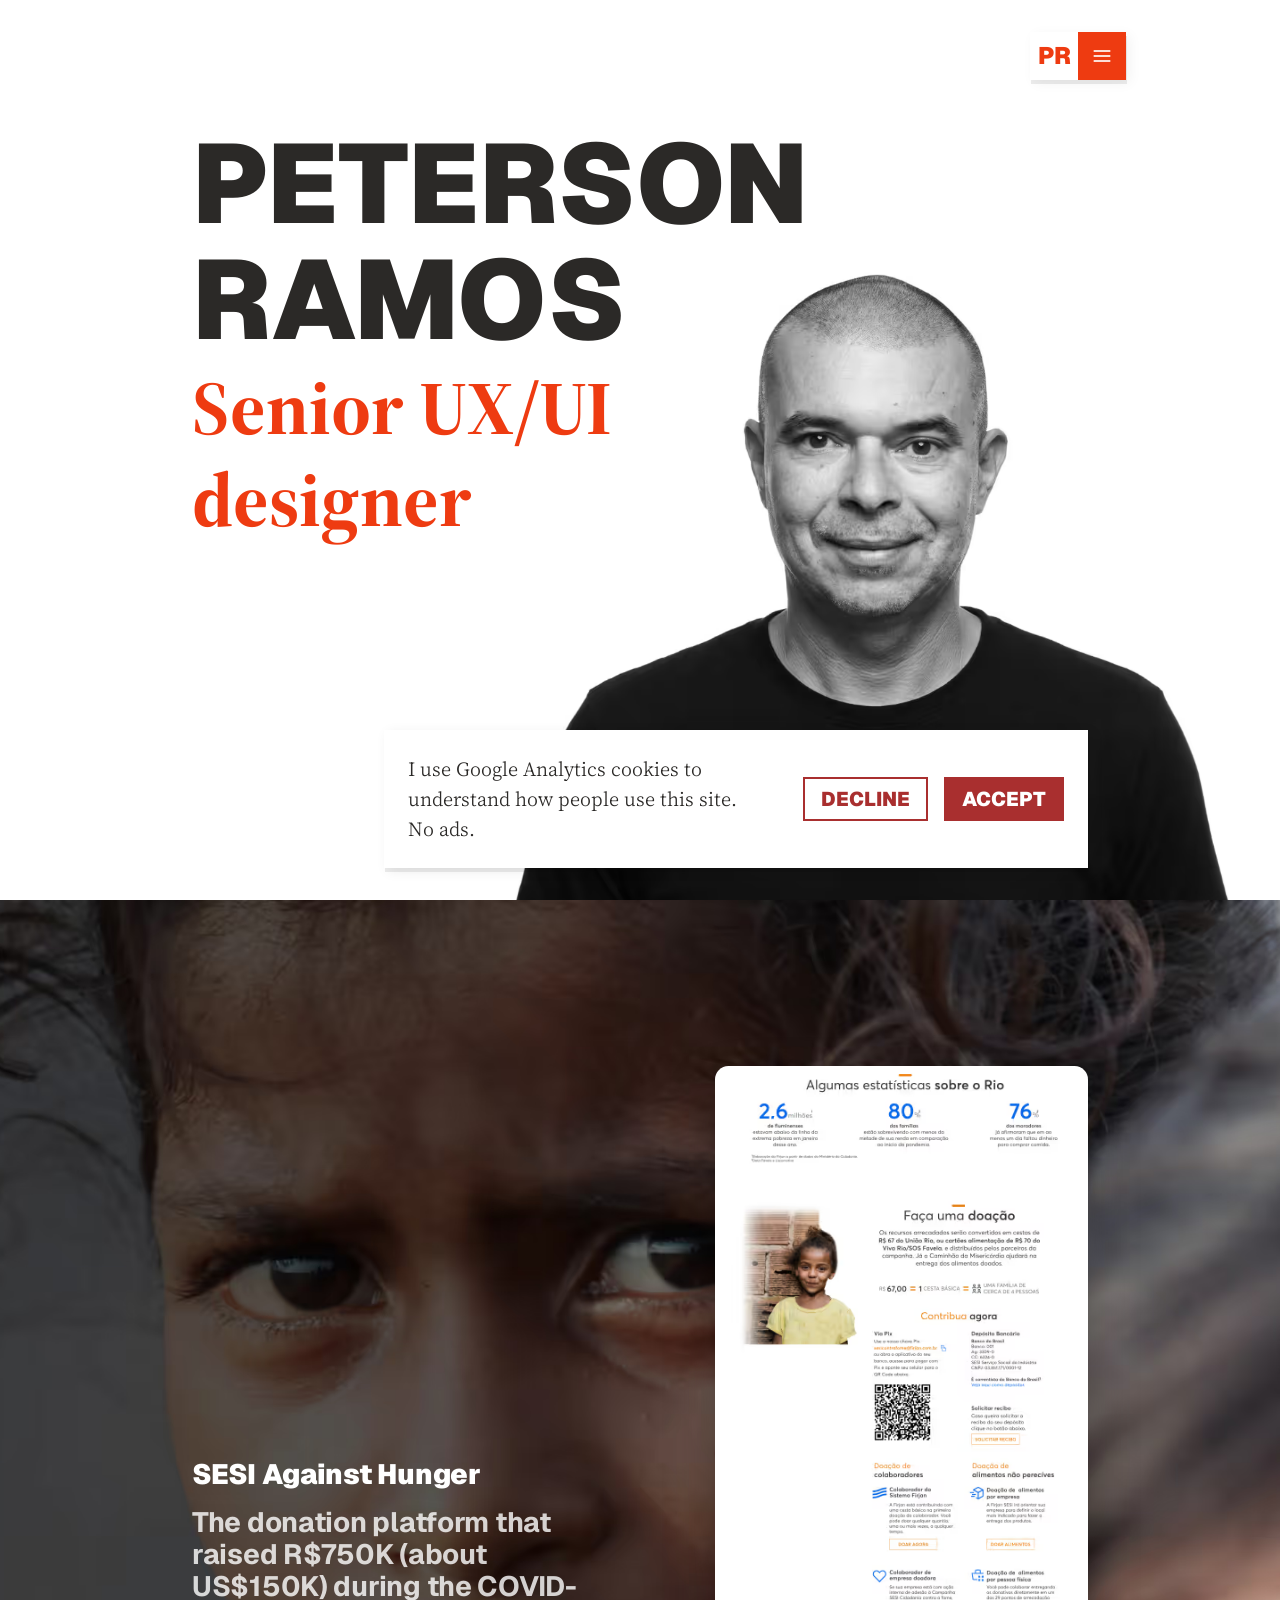
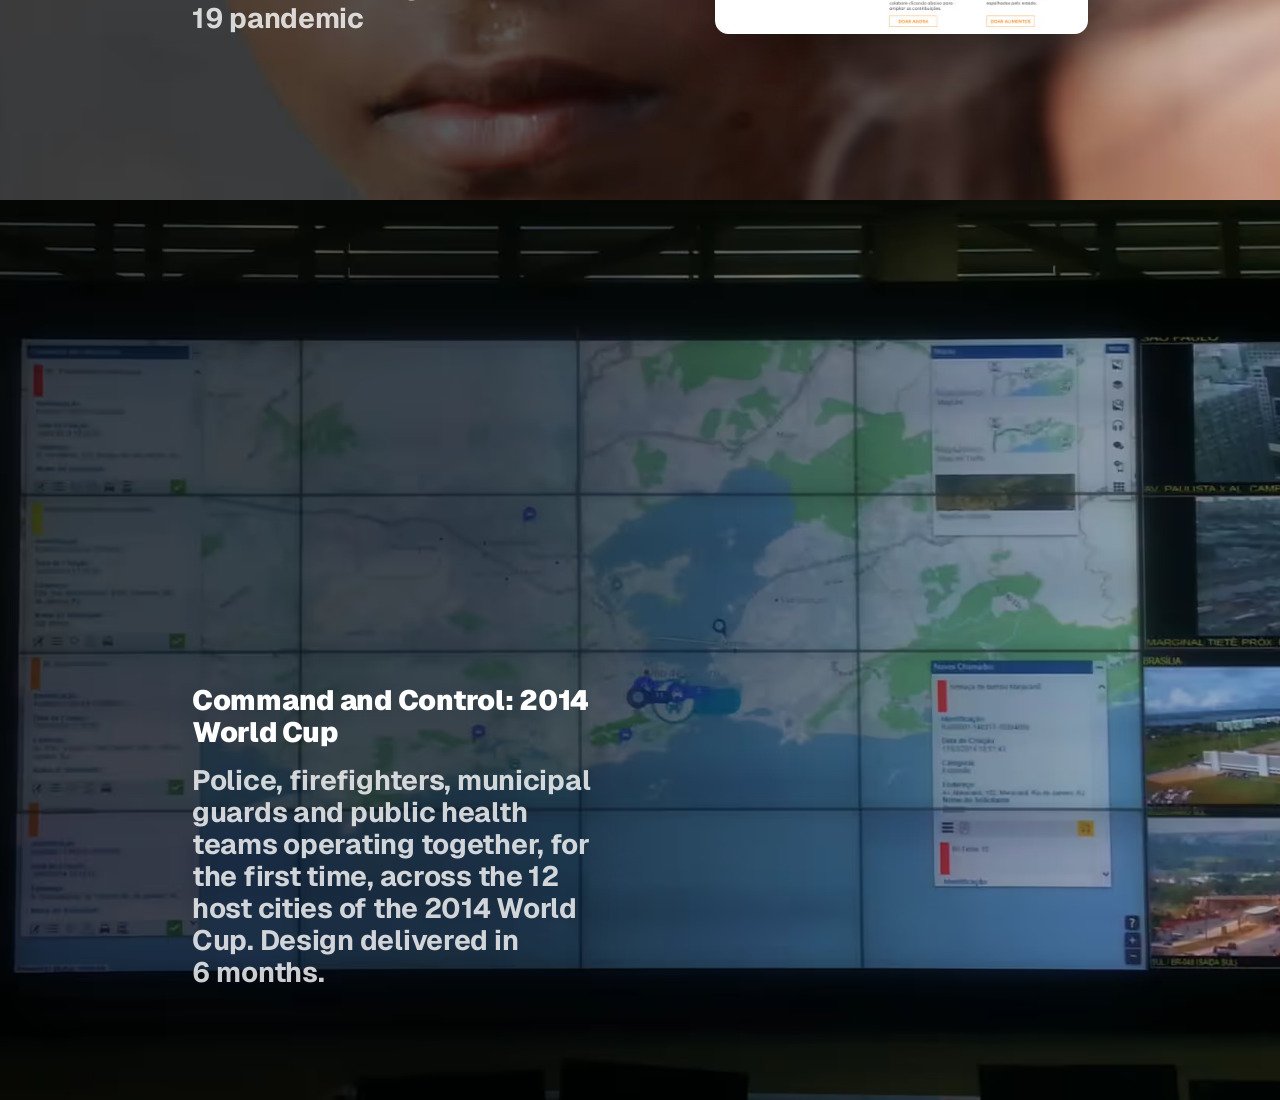
==== en/index.html @ 3da60351 "Publica o site (site-v2 @ d4109dc)" ====
<!DOCTYPE html><html lang="en-US" data-astro-cid-sckkx6r4> <head><meta charset="UTF-8"><!-- Idioma de entrada: escolha salva no menu ou, sem ela, o idioma do
		     aparelho (PT, EN ou ES; outro qualquer → EN). Roda antes de pintar,
		     para não piscar o idioma errado. Robôs de busca ficam na URL pedida.
		     Fora da 404 (noindex): lá a URL não existe e o redirecionamento
		     entraria em laço. --><script>(function(){const langConfig = "{\"current\":\"en\",\"key\":\"pr-lang\",\"fallback\":\"en\"}";

			(function () {
				var c = JSON.parse(langConfig);
				var supported = ['pt', 'en', 'es'];
				var want = null;
				try {
					want = localStorage.getItem(c.key);
				} catch (e) {}
				if (supported.indexOf(want) < 0) {
					// Só na entrada: vindo de outra página do site, respeita a URL
					// (vale também para quem trocou de idioma sem storage).
					if (document.referrer.indexOf(location.origin + '/') === 0) return;
					if (/bot|crawl|spider|slurp|lighthouse|headless/i.test(navigator.userAgent)) return;
					var device = ((navigator.languages && navigator.languages[0]) || navigator.language || '')
						.slice(0, 2)
						.toLowerCase();
					want = supported.indexOf(device) >= 0 ? device : c.fallback;
				}
				if (want === c.current) return;
				var path = location.pathname.replace(/^\/(en|es)(?=\/|$)/, '') || '/';
				var target = want === 'pt' ? path : '/' + want + path;
				location.replace(target + location.search + location.hash);
			})();
		})();</script><meta name="viewport" content="width=device-width, initial-scale=1"><script>(function(){const gtmId = "GTM-MZGNXW39";
const consentKey = "pr-consent";

			window.dataLayer = window.dataLayer || [];
			function gtag() {
				dataLayer.push(arguments);
			}
			window.gtag = gtag;
			var granted = false;
			try {
				granted = localStorage.getItem(consentKey) === 'granted';
			} catch (e) {}
			gtag('consent', 'default', {
				ad_storage: 'denied',
				ad_user_data: 'denied',
				ad_personalization: 'denied',
				analytics_storage: granted ? 'granted' : 'denied',
				wait_for_update: 500,
			});
			// Snippet oficial do GTM.
			(function (w, d, s, l, i) {
				w[l] = w[l] || [];
				w[l].push({ 'gtm.start': new Date().getTime(), event: 'gtm.js' });
				var f = d.getElementsByTagName(s)[0],
					j = d.createElement(s),
					dl = l != 'dataLayer' ? '&l=' + l : '';
				j.async = true;
				j.src = 'https://www.googletagmanager.com/gtm.js?id=' + i + dl;
				f.parentNode.insertBefore(j, f);
			})(window, document, 'script', 'dataLayer', gtmId);
		})();</script><link rel="icon" href="/favicon.ico" sizes="32x32"><link rel="icon" type="image/svg+xml" href="/favicon.svg"><link rel="apple-touch-icon" href="/apple-touch-icon.png"><meta name="generator" content="Astro v6.4.8"><title>Peterson Ramos | Senior UX/UI Designer Portfolio</title><meta name="description" content="Peterson Ramos, Senior UX/UI Designer. Product design, design systems, UX research and front-end for fintech, SaaS and regulated industries."><link rel="canonical" href="https://petersonramos.com.br/en/"><link rel="alternate" hreflang="pt-BR" href="https://petersonramos.com.br/"><link rel="alternate" hreflang="en-US" href="https://petersonramos.com.br/en/"><link rel="alternate" hreflang="es-419" href="https://petersonramos.com.br/es/"><link rel="alternate" hreflang="x-default" href="https://petersonramos.com.br/en/"><meta property="og:type" content="website"><meta property="og:site_name" content="Peterson Ramos"><meta property="og:locale" content="en_US"><meta property="og:title" content="Peterson Ramos | Senior UX/UI Designer Portfolio"><meta property="og:description" content="Peterson Ramos, Senior UX/UI Designer. Product design, design systems, UX research and front-end for fintech, SaaS and regulated industries."><meta property="og:url" content="https://petersonramos.com.br/en/"><meta property="og:image" content="https://petersonramos.com.br/_astro/peterson-ramos-site-image-en.e0WqcZgc_12jjE.jpg"><meta property="og:image:width" content="1200"><meta property="og:image:height" content="630"><meta property="og:image:alt" content="Peterson Ramos, Senior UX/UI Designer"><meta name="twitter:card" content="summary_large_image"><script type="application/ld+json">{"@context":"https://schema.org","@type":"Person","name":"Peterson Ramos","jobTitle":"Senior UX/UI Designer","email":"mailto:petersondrs@gmail.com","sameAs":["https://www.linkedin.com/in/petersonramos"],"knowsAbout":["UX Design","UI Design","Product Design","Design Systems","UX Research","Information Architecture","Prototyping","Usability","Accessibility (WCAG)","Human-Computer Interaction","Figma","Front-end development","DesignOps","Service Design","Product Discovery","Generative AI for design","Fintech","SaaS","B2B"],"alumniOf":{"@type":"CollegeOrUniversity","name":"PUC-Rio"},"inLanguage":"en-US","url":"https://petersonramos.com.br/en/"}</script><link rel="preconnect" href="https://fonts.googleapis.com"><link rel="preconnect" href="https://fonts.gstatic.com" crossorigin><link href="https://fonts.googleapis.com/css2?family=Geist:wght@500..900&family=Source+Serif+4:opsz,wght@8..60,350..700&display=swap" rel="stylesheet"><style>html.lenis,html.lenis body{height:auto}.lenis:not(.lenis-autoToggle).lenis-stopped{overflow:clip}.lenis [data-lenis-prevent],.lenis [data-lenis-prevent-wheel],.lenis [data-lenis-prevent-touch],.lenis [data-lenis-prevent-vertical],.lenis [data-lenis-prevent-horizontal]{overscroll-behavior:contain}.lenis.lenis-smooth iframe{pointer-events:none}.lenis.lenis-autoToggle{transition-property:overflow;transition-duration:1ms;transition-behavior:allow-discrete}
.case-button[data-astro-cid-5yl5xskq]{position:relative;display:inline-flex;align-items:center;font-family:var(--pr-font-display);font-weight:700;font-size:calc(var(--pr-heading-h5-size) * .75);line-height:1;text-transform:uppercase;white-space:nowrap}.case-button[data-astro-cid-5yl5xskq] .link-marker,.case-button[data-astro-cid-5yl5xskq] .link-marker-fill-text{padding:.5rem 1rem}.case-button[data-astro-cid-5yl5xskq] .link-marker{margin:0}.case-cursor[data-astro-cid-zuo2wnby]{display:none;position:fixed;top:0;left:0;z-index:80;pointer-events:none;opacity:0;visibility:hidden;will-change:transform;transition:opacity 80ms ease}html[data-case-cursor-ready] .case-cursor[data-astro-cid-zuo2wnby]{display:block}.case-cursor[data-astro-cid-zuo2wnby].is-on{opacity:1;visibility:visible}@media(prefers-reduced-motion:reduce){.case-cursor[data-astro-cid-zuo2wnby]{transition:none}}html[data-case-cursor-ready] [data-case-hero]{cursor:pointer}html[data-case-cursor-ready] [data-case-hero] .case-highlight__btn{display:none}html[data-case-cursor-ready] [data-case-hero]:focus-visible .case-highlight__btn{display:block}.case-highlight__device[data-astro-cid-ecgrnnyh]{width:min(100%,calc((100svh - 2 * var(--pr-home-case-padding-y) - 14rem) * var(--device-ratio)))}@media(min-width:48rem){.case-highlight__device[data-astro-cid-ecgrnnyh]{width:min(90.52%,calc((100svh - 2 * var(--pr-home-case-padding-y)) * var(--device-ratio)))}}.case-highlight__btn[data-astro-cid-ecgrnnyh]{position:absolute;z-index:1;left:50%;top:42%;translate:-50% -50%}.case-highlight[data-astro-cid-ecgrnnyh]:focus-visible{outline:none}.case-highlight[data-astro-cid-ecgrnnyh]:focus-visible:after{content:"";position:absolute;inset:.75rem;z-index:2;border:4px solid var(--pr-gray-0);pointer-events:none}@media(prefers-reduced-motion:no-preference){@supports (animation-timeline: view()){.case-highlight[data-astro-cid-ecgrnnyh]{view-timeline:--home-case block}.case-highlight__copy[data-astro-cid-ecgrnnyh]{animation:home-case-copy linear both;animation-timeline:--home-case;animation-range:cover;will-change:translate}}}@keyframes home-case-copy{0%{translate:0 6svh}to{translate:0 -6svh}}.hero-photo[data-astro-cid-pgpo2ev5]{position:relative;flex:1;min-height:0;margin:var(--pr-space-lg) calc(-1 * var(--pr-page-padding-x)) 0}.hero-photo[data-astro-cid-pgpo2ev5] img[data-astro-cid-pgpo2ev5]{top:max(0px,100% - 100vw * .854);left:50%;width:100%;translate:-50% 0}@media(min-width:75rem),(min-width:48rem)and (orientation:landscape){.hero-copy[data-astro-cid-pgpo2ev5],.hero-photo[data-astro-cid-pgpo2ev5]{--hero-photo-top: calc( var(--pr-page-padding-top) + var(--pr-nav-size) + var(--pr-page-title-gap) )}.hero-copy[data-astro-cid-pgpo2ev5]{translate:0 max(calc(.11 * (100svh - var(--hero-photo-top)) - var(--pr-hero-name-line-height)),calc(-1 * (var(--pr-page-title-gap) - .5rem)))}.hero-photo[data-astro-cid-pgpo2ev5]{position:absolute;inset:var(--hero-photo-top) 0 0 calc(var(--pr-page-padding-x) + (100% - 2 * var(--pr-page-padding-x)) * .28);margin:0}.hero-photo[data-astro-cid-pgpo2ev5] img[data-astro-cid-pgpo2ev5]{top:auto;bottom:0;left:auto;right:clamp(1.5rem,3vw,3rem);width:auto;max-width:min(calc(var(--pr-hero-photo-width) * .8),100%);max-height:100%;translate:none}}@media(min-width:75rem){.hero-photo[data-astro-cid-pgpo2ev5] img[data-astro-cid-pgpo2ev5]{translate:0 2.1875rem}}
</style><link rel="stylesheet" href="/_astro/Layout.BeTy4W3s.css"><link rel="stylesheet" href="/_astro/NavMenu.BUhfsTg2.css"></head> <body data-astro-cid-sckkx6r4> <noscript> <iframe src="https://www.googletagmanager.com/ns.html?id=GTM-MZGNXW39" height="0" width="0" style="display:none;visibility:hidden" title="Google Tag Manager" data-astro-cid-sckkx6r4></iframe> </noscript> <a href="#conteudo" class="skip-link" data-astro-cid-sckkx6r4>Skip to content</a>  <main id="conteudo"> <section data-snap="start" class="relative flex min-h-svh flex-col overflow-hidden px-page-x pt-page-top" data-astro-cid-pgpo2ev5> <div class="flex h-nav box-content justify-end pb-title-gap" data-astro-cid-pgpo2ev5> <nav class="nav-fixed group flex items-center gap-md" aria-label="Main menu" data-nav data-label-open="Open menu" data-label-close="Close menu" data-label-copied="Copied" data-label-email-copied="Email copied" data-lang-key="pr-lang" data-astro-cid-hviy6i6g>  <!-- Barra + painéis do menu (o Voltar fica de fora). --> <div class="relative shrink-0" data-nav-menu data-astro-cid-hviy6i6g> <div class="flex shadow-nav" data-astro-cid-hviy6i6g> <a href="/en/" class="flex size-nav items-center justify-center font-display font-black uppercase text-nav text-accent bg-gray-0 hover:bg-brand-light focus-visible:outline-2 focus-visible:-outline-offset-2 focus-visible:outline-brand-dark" aria-label="Peterson Ramos, home" data-astro-cid-hviy6i6g>
PR
</a> <div id="nav-menu-links" class="nav-links" data-astro-cid-hviy6i6g> <ul class="m-0 flex min-w-0 list-none overflow-hidden whitespace-nowrap p-0" data-astro-cid-hviy6i6g> <li data-astro-cid-hviy6i6g> <a href="/en/sobre/" class="flex h-nav items-center px-nav-label-padding font-display font-black uppercase text-nav-label text-ink-inverted transition-colors bg-accent hover:bg-brand-dark focus-visible:outline-2 focus-visible:-outline-offset-2 focus-visible:outline-brand-dark" data-astro-cid-hviy6i6g> <span class="nav-label" data-astro-cid-hviy6i6g>About</span> </a> </li> <li data-astro-cid-hviy6i6g> <button type="button" class="flex h-nav cursor-pointer items-center border-0 px-nav-label-padding font-display font-black uppercase text-nav-label text-ink-inverted transition-colors bg-accent hover:bg-brand-dark focus-visible:outline-2 focus-visible:-outline-offset-2 focus-visible:outline-brand-dark aria-expanded:bg-brand-dark" aria-expanded="false" aria-controls="nav-contact" data-contact-toggle data-astro-cid-hviy6i6g> <span class="nav-label" data-astro-cid-hviy6i6g>Contact</span> </button> </li> <li data-astro-cid-hviy6i6g> <button type="button" class="flex size-nav cursor-pointer items-center justify-center border-0 p-0 font-display font-black uppercase text-nav-label text-ink-inverted transition-colors bg-accent hover:bg-brand-dark focus-visible:outline-2 focus-visible:-outline-offset-2 focus-visible:outline-brand-dark aria-expanded:bg-brand-dark" aria-expanded="false" aria-controls="nav-lang" aria-label="Language: English" data-lang-toggle data-astro-cid-hviy6i6g> <span class="nav-label" data-astro-cid-hviy6i6g>en</span> </button> </li> </ul> </div> <button type="button" class="flex size-nav cursor-pointer items-center justify-center border-0 p-0 text-ink-inverted transition-colors duration-300 bg-accent hover:bg-brand-dark focus-visible:outline-2 focus-visible:-outline-offset-2 focus-visible:outline-brand-dark group-data-open:bg-gray-0 group-data-open:text-accent group-data-open:hover:bg-brand-light" aria-expanded="false" aria-controls="nav-menu-links" aria-label="Open menu" data-nav-toggle data-astro-cid-hviy6i6g> <!-- Hambúrguer que vira X (Figma: icon/bars → icon/close, traço 2) --> <svg class="block size-nav-icon" viewBox="0 0 24 24" fill="none" stroke="currentColor" stroke-width="2" stroke-linecap="square" aria-hidden="true" data-astro-cid-hviy6i6g> <path class="nav-bar nav-bar-top" d="M3 6H21" data-astro-cid-hviy6i6g></path> <path class="nav-bar nav-bar-mid" d="M3 12H21" data-astro-cid-hviy6i6g></path> <path class="nav-bar nav-bar-bot" d="M3 18H21" data-astro-cid-hviy6i6g></path> </svg> </button> </div> <!-- Outros idiomas: quadrados empilhados logo abaixo do item de idioma,
		     que é o último antes do ✕. --> <div id="nav-lang" class="nav-lang absolute top-full right-nav z-20 pt-1" data-astro-cid-hviy6i6g> <ul class="m-0 flex list-none flex-col p-0 shadow-nav" data-astro-cid-hviy6i6g> <li data-astro-cid-hviy6i6g> <a href="/es/" hreflang="es" lang="es" aria-label="Español" data-lang-choice="es" class="flex size-nav items-center justify-center font-display font-black uppercase text-nav-label text-ink-inverted transition-colors bg-accent hover:bg-brand-dark focus-visible:outline-2 focus-visible:-outline-offset-2 focus-visible:outline-brand-dark" data-astro-cid-hviy6i6g> es </a> </li><li data-astro-cid-hviy6i6g> <a href="/" hreflang="pt" lang="pt" aria-label="Português" data-lang-choice="pt" class="flex size-nav items-center justify-center font-display font-black uppercase text-nav-label text-ink-inverted transition-colors bg-accent hover:bg-brand-dark focus-visible:outline-2 focus-visible:-outline-offset-2 focus-visible:outline-brand-dark" data-astro-cid-hviy6i6g> pt </a> </li> </ul> </div> <!-- Painel de contato, alinhado à direita do item Contato (recua o idioma e
		     o ✕, ver .nav-contact). O pt-1 transparente afasta o painel da barra. --> <div id="nav-contact" class="nav-contact absolute top-full z-20 pt-1" data-astro-cid-hviy6i6g> <div class="flex w-nav-panel flex-col bg-accent p-nav-panel-padding shadow-nav" data-astro-cid-hviy6i6g> <div class="flex h-nav-item items-center gap-sm" data-astro-cid-hviy6i6g> <a href="mailto:petersondrs@gmail.com" class="nav-contact-row min-w-0 flex-1 focus-visible:outline-2 focus-visible:outline-offset-2 focus-visible:outline-gray-0" data-astro-cid-hviy6i6g> <svg width="24" height="24" viewBox="0 0 24 24" fill="none" class="size-nav-item-icon shrink-0" aria-hidden="true" data-astro-cid-hviy6i6g="true">
<g id="icon/envelope">
<path id="shape" d="M3 6L12 13L21 6M3 5H21V19H3V5Z" stroke-width="2" stroke-linecap="square" stroke="currentColor" />
</g>
</svg> <span class="nav-email" data-email-text data-astro-cid-hviy6i6g>petersondrs@gmail.com</span> </a> <button type="button" class="flex cursor-pointer border-0 bg-transparent p-0 text-ink-inverted hover:opacity-80 focus-visible:outline-2 focus-visible:outline-offset-2 focus-visible:outline-gray-0" aria-label="Copy email" data-copy-email="petersondrs@gmail.com" data-astro-cid-hviy6i6g> <svg width="24" height="24" viewBox="0 0 24 24" fill="none" class="size-nav-item-icon" aria-hidden="true" data-astro-cid-hviy6i6g="true">
<g id="icon/copy">
<path id="shape" d="M16 8V3H3V16H8M8 8H21V21H8V8Z" stroke-width="2" stroke-linecap="square" stroke="currentColor" />
</g>
</svg> </button> </div> <a href="https://www.linkedin.com/in/petersonramos" target="_blank" rel="noopener noreferrer" class="nav-contact-row h-nav-item focus-visible:outline-2 focus-visible:outline-offset-2 focus-visible:outline-gray-0" data-astro-cid-hviy6i6g> <svg width="24" height="24" viewBox="0 0 24 24" fill="none" class="size-nav-item-icon shrink-0" aria-hidden="true" data-astro-cid-hviy6i6g="true">
<g id="icon/external-link">
<path id="shape" d="M20 10V4H14M20 4L11 13M18 14V20H4V6H10" stroke-width="2" stroke-linecap="square" stroke="currentColor" />
</g>
</svg> <span data-astro-cid-hviy6i6g>LinkedIn</span> </a>  <button type="button" class="nav-contact-row h-nav-item cursor-pointer border-0 bg-transparent p-0 text-left focus-visible:outline-2 focus-visible:outline-offset-2 focus-visible:outline-gray-0" data-cookie-reopen data-astro-cid-hviy6i6g> <svg width="24" height="24" viewBox="0 0 24 24" fill="none" class="size-nav-item-icon shrink-0" aria-hidden="true" data-astro-cid-hviy6i6g="true">
<g id="icon/cookie">
<path id="shape" d="M20.5 12.5A8.5 8.5 0 1 1 11.5 3.5A3 3 0 0 0 15 7.5A3 3 0 0 0 20.5 12.5Z" stroke-width="2" stroke-linecap="square" stroke="currentColor" />
<path id="chips" d="M8.5 10.5H8.51M12 14H12.01M8.5 16H8.51" stroke-width="2.5" stroke-linecap="square" stroke="currentColor" />
</g>
</svg> <span data-astro-cid-hviy6i6g>Cookies</span> </button> <span class="sr-only" aria-live="polite" data-copy-status data-astro-cid-hviy6i6g></span> </div> </div> </div> </nav> <script type="module">const m=document.querySelector(".progressive-blur"),h=document.querySelectorAll("[data-nav]");if(h.length){const s=document.querySelectorAll('[data-nav-tone="dark"]'),o=()=>{h.forEach(a=>{const c=a.querySelector(".nav-back");if(!c)return;const i=c.getBoundingClientRect(),n=i.top+i.height/2,u=[...s].some(g=>{const p=g.getBoundingClientRect();return p.top<=n&&p.bottom>=n&&p.left<=i.right&&p.right>=i.left});a.toggleAttribute("data-tone-dark",u)})};addEventListener("resize",o),o();let r=scrollY,d=!1;const f=()=>{d=!1;const a=Math.max(0,scrollY),c=a-r;if(o(),Math.abs(c)<6&&a>80)return;h.forEach(n=>{const u=n.hasAttribute("data-open")||!!n.querySelector(":focus-visible"),g=a>80&&c>0&&!u;n.toggleAttribute("data-nav-hidden",g)});const i=[...h].some(n=>!n.hasAttribute("data-nav-hidden"));m?.classList.toggle("is-hidden",a<=80||!i),r=a};addEventListener("scroll",()=>{d||(d=!0,requestAnimationFrame(f))},{passive:!0}),h.forEach(a=>a.addEventListener("focusin",()=>{a.removeAttribute("data-nav-hidden"),m?.classList.toggle("is-hidden",scrollY<=80)}))}h.forEach(t=>{const l=t.querySelector("[data-nav-toggle]");if(!l)return;const s=t.querySelector("[data-contact-toggle]"),o=e=>{t.toggleAttribute("data-contact-open",e),s?.setAttribute("aria-expanded",String(e))},r=()=>t.hasAttribute("data-contact-open"),d=t.querySelector("[data-lang-toggle]"),f=e=>{t.toggleAttribute("data-lang-open",e),d?.setAttribute("aria-expanded",String(e))},a=()=>t.hasAttribute("data-lang-open"),c=e=>{t.toggleAttribute("data-open",e),l.setAttribute("aria-expanded",String(e)),l.setAttribute("aria-label",(e?t.dataset.labelClose:t.dataset.labelOpen)??""),e||(o(!1),f(!1))},i=()=>t.hasAttribute("data-open");s?.addEventListener("click",()=>{f(!1),o(!r())}),d?.addEventListener("click",()=>{o(!1),f(!a())}),t.querySelectorAll("[data-lang-choice]").forEach(e=>{e.addEventListener("click",()=>{try{localStorage.setItem(t.dataset.langKey??"",e.dataset.langChoice??"")}catch{}})});const n=t.querySelector("[data-copy-email]"),u=t.querySelector("[data-email-text]"),g=t.querySelector("[data-copy-status]");let p;n?.addEventListener("click",async()=>{const e=n.dataset.copyEmail??"";try{await navigator.clipboard.writeText(e)}catch{return}u&&(u.textContent=t.dataset.labelCopied??""),g&&(g.textContent=t.dataset.labelEmailCopied??""),window.clearTimeout(p),p=window.setTimeout(()=>{u&&(u.textContent=e),g&&(g.textContent="")},1500)}),l.addEventListener("click",()=>c(!i())),t.querySelector("[data-cookie-reopen]")?.addEventListener("click",()=>{c(!1),dispatchEvent(new Event("pr:cookies-open"))}),document.addEventListener("click",e=>{i()&&!t.contains(e.target)&&c(!1)}),document.addEventListener("keydown",e=>{e.key==="Escape"&&(a()?(f(!1),d?.focus()):r()?(o(!1),s?.focus()):i()&&(c(!1),l.focus()))})});const b=document.querySelector("[data-nav-back]");b?.addEventListener("click",t=>{const l=r=>r.replace(/\/$/,"")||"/",s=location.pathname.match(/\/cases\/([^/]+)/)?.[1];let o=!1;try{const r=new URL(document.referrer),d=JSON.parse(sessionStorage.getItem("home-return")||"null");o=r.origin===location.origin&&l(r.pathname)===l(b.pathname)&&!!s&&d?.slug===s}catch{}if(o&&history.length>1){t.preventDefault(),history.back();return}try{s&&sessionStorage.setItem("home-return",JSON.stringify({slug:s,pending:!0}))}catch{}});</script> </div> <div class="hero-copy relative z-10 flex flex-col gap-hero-stack whitespace-nowrap" data-astro-cid-pgpo2ev5> <h1 class="m-0 font-display font-black uppercase text-hero-name text-ink" data-astro-cid-pgpo2ev5> <span class="block" data-astro-cid-pgpo2ev5>Peterson</span> <span class="block" data-astro-cid-pgpo2ev5>Ramos</span> </h1> <p class="m-0 font-body font-bold text-hero-role text-accent" data-astro-cid-pgpo2ev5> <span class="block" data-astro-cid-pgpo2ev5>Senior UX/UI</span> <span class="block" data-astro-cid-pgpo2ev5>designer</span> </p> </div> <div class="hero-photo" data-astro-cid-pgpo2ev5> <picture data-astro-cid-pgpo2ev5> <source type="image/avif" srcset="/_astro/peterson-hero.BTU0qnbd_obV15.avif 256w, /_astro/peterson-hero.BTU0qnbd_2kyyma.avif 512w, /_astro/peterson-hero.BTU0qnbd_Z42Rgj.avif 768w, /_astro/peterson-hero.BTU0qnbd_rY1mQ.avif 1024w" sizes="(min-width: 150rem) 1480px, (min-width: 112.5rem) 1110px, (min-width: 75rem) 835px, 100vw" width="1024" height="1024" data-astro-cid-pgpo2ev5><source type="image/webp" srcset="/_astro/peterson-hero.BTU0qnbd_Z2ayivB.webp 256w, /_astro/peterson-hero.BTU0qnbd_ZebFaw.webp 512w, /_astro/peterson-hero.BTU0qnbd_2ro20V.webp 768w, /_astro/peterson-hero.BTU0qnbd_2iihej.webp 1024w" sizes="(min-width: 150rem) 1480px, (min-width: 112.5rem) 1110px, (min-width: 75rem) 835px, 100vw" width="1024" height="1024" data-astro-cid-pgpo2ev5> <img src="/_astro/peterson-hero.BTU0qnbd_2iihej.webp" alt="Portrait of Peterson Ramos" width="1024" height="1024" loading="eager" fetchpriority="high" decoding="async" class="absolute block h-auto max-w-none" data-astro-cid-pgpo2ev5> </picture> </div> </section> <section aria-label="Case studies" class="flex flex-col"> <a href="/en/cases/sesi-cidadania/" class="case-highlight group relative block overflow-hidden bg-gray-200 no-underline" data-case-hero data-snap="center" data-case-slug="sesi-cidadania" aria-label="See case: SESI Against Hunger" data-astro-cid-ecgrnnyh> <picture data-astro-cid-ecgrnnyh> <source media="(max-width: 47.99rem)" type="image/avif" srcset="/_astro/hero_homepage_case_sesi_mobile_1x.BRXVBiVm_ZkIPxX.avif 480w, /_astro/hero_homepage_case_sesi_mobile_1x.BRXVBiVm_Z1vQ96G.avif 768w, /_astro/hero_homepage_case_sesi_mobile_1x.BRXVBiVm_Z1IE5Mo.avif 1152w, /_astro/hero_homepage_case_sesi_mobile_1x.BRXVBiVm_ZbG8Gi.avif 1536w" sizes="max(100vw, 52svh)" data-astro-cid-ecgrnnyh><source media="(max-width: 47.99rem)" type="image/webp" srcset="/_astro/hero_homepage_case_sesi_mobile_1x.BRXVBiVm_Z2630Bt.webp 480w, /_astro/hero_homepage_case_sesi_mobile_1x.BRXVBiVm_Z7oESa.webp 768w, /_astro/hero_homepage_case_sesi_mobile_1x.BRXVBiVm_10HAwo.webp 1152w, /_astro/hero_homepage_case_sesi_mobile_1x.BRXVBiVm_Z2wvAbr.webp 1536w" sizes="max(100vw, 52svh)" data-astro-cid-ecgrnnyh> <source type="image/avif" srcset="/_astro/hero_homepage_case_sesi_desktop_1x.lvbHO1RT_Z1nuCTC.avif 640w, /_astro/hero_homepage_case_sesi_desktop_1x.lvbHO1RT_QDEYT.avif 1280w, /_astro/hero_homepage_case_sesi_desktop_1x.lvbHO1RT_Z2vNOQt.avif 1920w, /_astro/hero_homepage_case_sesi_desktop_1x.lvbHO1RT_Z1y5UHO.avif 2560w" sizes="max(100vw, 164svh)" data-astro-cid-ecgrnnyh><source type="image/webp" srcset="/_astro/hero_homepage_case_sesi_desktop_1x.lvbHO1RT_VPiT.webp 640w, /_astro/hero_homepage_case_sesi_desktop_1x.lvbHO1RT_Z1taLuf.webp 1280w, /_astro/hero_homepage_case_sesi_desktop_1x.lvbHO1RT_1awm5X.webp 1920w, /_astro/hero_homepage_case_sesi_desktop_1x.lvbHO1RT_28fgeC.webp 2560w" sizes="max(100vw, 164svh)" data-astro-cid-ecgrnnyh> <img src="/_astro/hero_homepage_case_sesi_desktop_1x.lvbHO1RT_Z1taLuf.webp" alt="" loading="lazy" decoding="async" class="absolute inset-0 block size-full object-cover" data-astro-cid-ecgrnnyh> </picture> <div class="relative grid min-h-svh gap-y-case-gap px-page-x py-home-case-y md:grid-cols-2 md:gap-x-grid-gap md:gap-y-0 content-center" data-astro-cid-ecgrnnyh> <div class="case-highlight__copy flex flex-col justify-end gap-4 font-display text-h5 md:col-start-1 md:row-start-1 text-gray-0" data-astro-cid-ecgrnnyh> <h2 class="m-0 font-black" data-astro-cid-ecgrnnyh>SESI Against Hunger</h2> <p class="m-0 font-bold opacity-80" data-astro-cid-ecgrnnyh>The donation platform that raised R$750K (about US$150K) during the COVID-19 pandemic</p> </div> <div class="order-first flex justify-center md:order-none md:col-start-2 md:row-start-1 md:items-center md:justify-end" data-astro-cid-ecgrnnyh> <div class="case-highlight__device relative" style="aspect-ratio: 1672 / 2546; --device-ratio: 0.6567164179104478" data-astro-cid-ecgrnnyh>  <picture class data-astro-cid-ecgrnnyh> <source type="image/avif" srcset="/_astro/hero_homepage_case_sesi_device_1x.CfBO23eU_22iDkX.avif 418w, /_astro/hero_homepage_case_sesi_device_1x.CfBO23eU_Z2cLnMz.avif 836w, /_astro/hero_homepage_case_sesi_device_1x.CfBO23eU_Z1iKCon.avif 1254w, /_astro/hero_homepage_case_sesi_device_1x.CfBO23eU_12sK4D.avif 1672w" sizes="(min-width: 150rem) calc((50vw - 20rem - 2.25rem) * 0.905), (min-width: 112.5rem) calc((50vw - 15rem - 2.25rem) * 0.905), (min-width: 75rem) calc((50vw - 12rem - 2.25rem) * 0.905), calc((50vw - 3rem - 2.25rem) * 0.905)" data-astro-cid-ecgrnnyh><source type="image/webp" srcset="/_astro/hero_homepage_case_sesi_device_1x.CfBO23eU_gYths.webp 418w, /_astro/hero_homepage_case_sesi_device_1x.CfBO23eU_ZNjTz3.webp 836w, /_astro/hero_homepage_case_sesi_device_1x.CfBO23eU_1qB3Up.webp 1254w, /_astro/hero_homepage_case_sesi_device_1x.CfBO23eU_Z1ilGpv.webp 1672w" sizes="(min-width: 150rem) calc((50vw - 20rem - 2.25rem) * 0.905), (min-width: 112.5rem) calc((50vw - 15rem - 2.25rem) * 0.905), (min-width: 75rem) calc((50vw - 12rem - 2.25rem) * 0.905), calc((50vw - 3rem - 2.25rem) * 0.905)" data-astro-cid-ecgrnnyh> <img src="/_astro/hero_homepage_case_sesi_device_1x.CfBO23eU_BvCop.webp" alt="" width="1672" height="2546" loading="lazy" decoding="async" class="absolute block max-w-none transition-transform duration-700 ease-out group-hover:scale-[1.02]" style="left:0%;top:0%;width:100%;height:100%;border-radius:3.59% / 2.36%;box-shadow:0 1.5rem 3rem rgb(0 0 0 / 0.35)" data-astro-cid-ecgrnnyh> </picture> <div class="case-highlight__btn" data-astro-cid-ecgrnnyh> <span class="case-button" aria-hidden="true" data-astro-cid-5yl5xskq> <span class="link-marker" data-astro-cid-5yl5xskq> See case <span class="link-marker-fill" aria-hidden="true" data-astro-cid-5yl5xskq> <span class="link-marker-fill-text" data-astro-cid-5yl5xskq>See case</span> </span> </span> </span> </div> </div> </div> </div> </a><a href="/en/cases/modulo-c4i/" class="case-highlight group relative block overflow-hidden bg-gray-200 no-underline" data-case-hero data-snap="center" data-case-slug="modulo-c4i" aria-label="See case: Command and Control: 2014 World Cup" data-astro-cid-ecgrnnyh> <picture data-astro-cid-ecgrnnyh> <source media="(max-width: 47.99rem)" type="image/avif" srcset="/_astro/hero_homepage_case_cicc_mobile_1x.CKw9JCnp_2voQMM.avif 480w, /_astro/hero_homepage_case_cicc_mobile_1x.CKw9JCnp_OIpTV.avif 768w, /_astro/hero_homepage_case_cicc_mobile_1x.CKw9JCnp_Ze77cq.avif 1152w, /_astro/hero_homepage_case_cicc_mobile_1x.CKw9JCnp_WTzFl.avif 1536w" sizes="max(100vw, 53svh)" data-astro-cid-ecgrnnyh><source media="(max-width: 47.99rem)" type="image/webp" srcset="/_astro/hero_homepage_case_cicc_mobile_1x.CKw9JCnp_K5GJh.webp 480w, /_astro/hero_homepage_case_cicc_mobile_1x.CKw9JCnp_2eaT8s.webp 768w, /_astro/hero_homepage_case_cicc_mobile_1x.CKw9JCnp_2vfz7m.webp 1152w, /_astro/hero_homepage_case_cicc_mobile_1x.CKw9JCnp_Z1mTQNN.webp 1536w" sizes="max(100vw, 53svh)" data-astro-cid-ecgrnnyh> <source type="image/avif" srcset="/_astro/hero_homepage_case_cicc_desktop_1x.7UzM-Zyy_Z1o5Ga1.avif 640w, /_astro/hero_homepage_case_cicc_desktop_1x.7UzM-Zyy_UbOlh.avif 1280w, /_astro/hero_homepage_case_cicc_desktop_1x.7UzM-Zyy_Z1QmH7F.avif 1920w" sizes="max(100vw, 166svh)" data-astro-cid-ecgrnnyh><source type="image/webp" srcset="/_astro/hero_homepage_case_cicc_desktop_1x.7UzM-Zyy_lM3v.webp 640w, /_astro/hero_homepage_case_cicc_desktop_1x.7UzM-Zyy_Z1pCC8R.webp 1280w, /_astro/hero_homepage_case_cicc_desktop_1x.7UzM-Zyy_1OXtOL.webp 1920w" sizes="max(100vw, 166svh)" data-astro-cid-ecgrnnyh> <img src="/_astro/hero_homepage_case_cicc_desktop_1x.7UzM-Zyy_Z1pCC8R.webp" alt="" loading="lazy" decoding="async" class="absolute inset-0 block size-full object-cover transition-transform duration-700 ease-out group-hover:scale-[1.02]" data-astro-cid-ecgrnnyh> </picture> <div class="relative grid min-h-svh gap-y-case-gap px-page-x py-home-case-y md:grid-cols-2 md:gap-x-grid-gap md:gap-y-0 content-end" data-astro-cid-ecgrnnyh> <div class="case-highlight__copy flex flex-col justify-end gap-4 font-display text-h5 md:col-start-1 md:row-start-1 text-gray-0" data-astro-cid-ecgrnnyh> <h2 class="m-0 font-black" data-astro-cid-ecgrnnyh>Command and Control: 2014 World Cup</h2> <p class="m-0 font-bold opacity-80" data-astro-cid-ecgrnnyh>Police, firefighters, municipal guards and public health teams operating together, for the first time, across the 12 host cities of the 2014 World Cup. Design delivered in 6 months.</p> </div> <div class="case-highlight__btn" data-astro-cid-ecgrnnyh> <span class="case-button" aria-hidden="true" data-astro-cid-5yl5xskq> <span class="link-marker" data-astro-cid-5yl5xskq> See case <span class="link-marker-fill" aria-hidden="true" data-astro-cid-5yl5xskq> <span class="link-marker-fill-text" data-astro-cid-5yl5xskq>See case</span> </span> </span> </span> </div> </div> </a> </section> </main> <div class="case-cursor" data-case-cursor aria-hidden="true" data-astro-cid-zuo2wnby> <span class="case-button" aria-hidden="true" data-astro-cid-5yl5xskq> <span class="link-marker" data-astro-cid-5yl5xskq> See case <span class="link-marker-fill" aria-hidden="true" data-astro-cid-5yl5xskq> <span class="link-marker-fill-text" data-astro-cid-5yl5xskq>See case</span> </span> </span> </span> </div> <script type="module">const a=document.querySelector("[data-case-cursor]"),p=document.querySelectorAll("[data-case-hero]"),E=window.matchMedia("(hover: hover) and (pointer: fine)");if(a&&p.length&&E.matches){document.documentElement.dataset.caseCursorReady="";const m=2,f=2;let n=0,r=0,t=!1,c=!1;const i=e=>e.pointerType==="touch",o=e=>e instanceof Element?e.closest("[data-case-hero]"):null,d=()=>{a.style.transform=`translate(${n+m}px, ${r+f}px)`},h=()=>{c=!1,d()},u=(e,s)=>{n=e,r=s,c||(c=!0,requestAnimationFrame(h))},v=(e,s)=>{if(n=e,r=s,!t){t=!0,d(),a.classList.add("is-on");return}u(e,s)},l=()=>{t&&(t=!1,a.classList.remove("is-on"))};document.addEventListener("pointerover",e=>{i(e)||!o(e.target)||v(e.clientX,e.clientY)}),document.addEventListener("pointermove",e=>{!t||i(e)||!o(e.target)||u(e.clientX,e.clientY)},{passive:!0}),document.addEventListener("pointerout",e=>{!o(e.target)||o(e.relatedTarget)||l()}),addEventListener("scroll",()=>{if(!t)return;document.elementFromPoint(n,r)?.closest("[data-case-hero]")||l()},{passive:!0})}</script> <script type="module">const t="home-return",o=()=>{try{return JSON.parse(sessionStorage.getItem(t)||"null")}catch{return null}},s=o();try{sessionStorage.removeItem(t)}catch{}const n=performance.getEntriesByType("navigation")[0],c=n?.type==="back_forward",a=s&&document.querySelector(`[data-case-slug="${CSS.escape(s.slug)}"]`);a&&(c||s.pending)&&("scrollRestoration"in history&&(history.scrollRestoration="manual"),a.scrollIntoView({block:"center",behavior:"instant"}));document.querySelectorAll("[data-case-slug]").forEach(e=>{e.addEventListener("click",()=>{try{sessionStorage.setItem(t,JSON.stringify({slug:e.dataset.caseSlug}))}catch{}})});addEventListener("pageshow",e=>{if(!e.persisted)return;const r=o();try{sessionStorage.removeItem(t)}catch{}(r&&document.querySelector(`[data-case-slug="${CSS.escape(r.slug)}"]`))?.scrollIntoView({block:"center",behavior:"instant"})});</script> <script type="module" src="/_astro/SmoothScroll.astro_astro_type_script_index_0_lang.VuBtUxyv.js"></script>  <div class="progressive-blur is-hidden" aria-hidden="true" data-astro-cid-kimymvsu> <div class="progressive-blur__layer is--1" data-astro-cid-kimymvsu></div> <div class="progressive-blur__layer is--2" data-astro-cid-kimymvsu></div> <div class="progressive-blur__layer is--3" data-astro-cid-kimymvsu></div> </div> <section class="cookie-banner" aria-label="Cookie notice" data-cookie-banner data-consent-key="pr-consent" hidden data-astro-cid-fzbxxtek><p class="m-0 font-body text-body-sm text-ink" data-astro-cid-fzbxxtek>I use Google Analytics cookies to understand how people use this site. No ads.</p><div class="flex shrink-0 gap-sm" data-astro-cid-fzbxxtek><button type="button" class="cookie-btn cookie-btn--ghost" data-consent="denied" data-astro-cid-fzbxxtek>Decline</button><button type="button" class="cookie-btn cookie-btn--primary" data-consent="granted" data-astro-cid-fzbxxtek>Accept</button></div></section><script type="module">const e=document.querySelector("[data-cookie-banner]");if(e){const n=e.dataset.consentKey??"";let t=null;try{t=localStorage.getItem(n)}catch{}t!=="granted"&&t!=="denied"&&(e.hidden=!1),e.querySelectorAll("[data-consent]").forEach(a=>{a.addEventListener("click",()=>{const c=a.dataset.consent;try{localStorage.setItem(n,c)}catch{}window.gtag?.("consent","update",{analytics_storage:c}),e.hidden=!0})}),addEventListener("pr:cookies-open",()=>{e.hidden=!1,e.querySelector("[data-consent]")?.focus()})}</script></body></html>
---- _astro/Layout.BeTy4W3s.css ----
@layer properties{@supports (((-webkit-hyphens:none)) and (not (margin-trim:block))) or ((-moz-orient:inline) and (not (color:rgb(from red r g b)))){*,:before,:after,::backdrop{--tw-rotate-x:initial;--tw-rotate-y:initial;--tw-rotate-z:initial;--tw-skew-x:initial;--tw-skew-y:initial;--tw-border-style:solid;--tw-font-weight:initial;--tw-tracking:initial;--tw-shadow:0 0 #0000;--tw-shadow-color:initial;--tw-shadow-alpha:100%;--tw-inset-shadow:0 0 #0000;--tw-inset-shadow-color:initial;--tw-inset-shadow-alpha:100%;--tw-ring-color:initial;--tw-ring-shadow:0 0 #0000;--tw-inset-ring-color:initial;--tw-inset-ring-shadow:0 0 #0000;--tw-ring-inset:initial;--tw-ring-offset-width:0px;--tw-ring-offset-color:#fff;--tw-ring-offset-shadow:0 0 #0000;--tw-outline-style:solid;--tw-blur:initial;--tw-brightness:initial;--tw-contrast:initial;--tw-grayscale:initial;--tw-hue-rotate:initial;--tw-invert:initial;--tw-opacity:initial;--tw-saturate:initial;--tw-sepia:initial;--tw-drop-shadow:initial;--tw-drop-shadow-color:initial;--tw-drop-shadow-alpha:100%;--tw-drop-shadow-size:initial;--tw-backdrop-blur:initial;--tw-backdrop-brightness:initial;--tw-backdrop-contrast:initial;--tw-backdrop-grayscale:initial;--tw-backdrop-hue-rotate:initial;--tw-backdrop-invert:initial;--tw-backdrop-opacity:initial;--tw-backdrop-saturate:initial;--tw-backdrop-sepia:initial;--tw-duration:initial;--tw-ease:initial}}}@layer theme{:root,:host{--spacing:.25rem;--font-weight-medium:500;--font-weight-bold:700;--font-weight-black:900;--tracking-wide:.025em;--ease-out:cubic-bezier(0, 0, .2, 1);--default-transition-duration:.15s;--default-transition-timing-function:cubic-bezier(.4, 0, .2, 1);--text-h1:var(--pr-heading-h1-size);--text-h1--line-height:var(--pr-heading-h1-line-height);--text-h3:var(--pr-heading-h3-size);--text-h3--line-height:var(--pr-heading-h3-line-height);--text-stat:var(--pr-case-stat-number);--spacing-stack:var(--pr-gap-vertical)}}@layer base{*,:after,:before,::backdrop{box-sizing:border-box;border:0 solid;margin:0;padding:0}::file-selector-button{box-sizing:border-box;border:0 solid;margin:0;padding:0}html,:host{-webkit-text-size-adjust:100%;tab-size:4;line-height:1.5;font-family:var(--default-font-family,-apple-system, BlinkMacSystemFont, "Segoe UI", Roboto, "Helvetica Neue", "Noto Sans", Arial, sans-serif, "Apple Color Emoji", "Segoe UI Emoji", "Segoe UI Symbol", "Noto Color Emoji");font-feature-settings:var(--default-font-feature-settings,normal);font-variation-settings:var(--default-font-variation-settings,normal);-webkit-tap-highlight-color:transparent}hr{height:0;color:inherit;border-top-width:1px}abbr:where([title]){-webkit-text-decoration:underline dotted;text-decoration:underline dotted}h1,h2,h3,h4,h5,h6{font-size:inherit;font-weight:inherit}a{color:inherit;-webkit-text-decoration:inherit;text-decoration:inherit}b,strong{font-weight:bolder}code,kbd,samp,pre{font-family:var(--default-mono-font-family,ui-monospace, SFMono-Regular, Menlo, Monaco, Consolas, "Liberation Mono", "Courier New", monospace);font-feature-settings:var(--default-mono-font-feature-settings,normal);font-variation-settings:var(--default-mono-font-variation-settings,normal);font-size:1em}small{font-size:80%}sub,sup{vertical-align:baseline;font-size:75%;line-height:0;position:relative}sub{bottom:-.25em}sup{top:-.5em}table{text-indent:0;border-color:inherit;border-collapse:collapse}:-moz-focusring:where(:not(iframe)){outline:auto}progress{vertical-align:baseline}summary{display:list-item}ol,ul,menu{list-style:none}img,svg,video,canvas,audio,iframe,embed,object{vertical-align:middle;display:block}img,video{max-width:100%;height:auto}button,input,select,optgroup,textarea{font:inherit;font-feature-settings:inherit;font-variation-settings:inherit;letter-spacing:inherit;color:inherit;opacity:1;background-color:#0000;border-radius:0}::file-selector-button{font:inherit;font-feature-settings:inherit;font-variation-settings:inherit;letter-spacing:inherit;color:inherit;opacity:1;background-color:#0000;border-radius:0}:where(select:is([multiple],[size])) optgroup{font-weight:bolder}:where(select:is([multiple],[size])) optgroup option{padding-inline-start:20px}::file-selector-button{margin-inline-end:4px}::placeholder{opacity:1}@supports (not ((-webkit-appearance:-apple-pay-button))) or (contain-intrinsic-size:1px){::placeholder{color:currentColor}@supports (color:color-mix(in lab,red,red)){::placeholder{color:color-mix(in oklab,currentcolor 50%,transparent)}}}textarea{resize:vertical}::-webkit-search-decoration{-webkit-appearance:none}::-webkit-date-and-time-value{min-height:1lh;text-align:inherit}::-webkit-datetime-edit{display:inline-flex}::-webkit-datetime-edit-fields-wrapper{padding:0}::-webkit-datetime-edit{padding-block:0}::-webkit-datetime-edit-year-field{padding-block:0}::-webkit-datetime-edit-month-field{padding-block:0}::-webkit-datetime-edit-day-field{padding-block:0}::-webkit-datetime-edit-hour-field{padding-block:0}::-webkit-datetime-edit-minute-field{padding-block:0}::-webkit-datetime-edit-second-field{padding-block:0}::-webkit-datetime-edit-millisecond-field{padding-block:0}::-webkit-datetime-edit-meridiem-field{padding-block:0}::-webkit-calendar-picker-indicator{line-height:1}:-moz-ui-invalid{box-shadow:none}button,input:where([type=button],[type=reset],[type=submit]){appearance:button}::file-selector-button{appearance:button}::-webkit-inner-spin-button{height:auto}::-webkit-outer-spin-button{height:auto}[hidden]:where(:not([hidden=until-found])){display:none!important}html{-webkit-text-size-adjust:100%}body{background:var(--pr-gray-0);color:var(--pr-text-body);font-family:var(--pr-font-body);font-weight:var(--pr-body-weight-regular);margin:0}p{text-wrap:pretty}}@layer components{.link-marker{--link-marker-pad-y:.05em;--link-marker-pad-x:.14em;--link-marker-duration:.4s;color:var(--pr-brand-accent);padding:var(--link-marker-pad-y) var(--link-marker-pad-x);margin:0 calc(var(--link-marker-pad-x) * -1);text-decoration:none;display:inline-block;position:relative}.link-marker-fill{background:var(--pr-brand-accent);pointer-events:none;width:0;transition:width var(--link-marker-duration) ease-in-out;position:absolute;top:0;bottom:0;right:0;overflow:hidden}.link-marker-fill-text{padding:var(--link-marker-pad-y) var(--link-marker-pad-x);color:var(--pr-text-body-inverted);white-space:nowrap;position:absolute;top:0;right:0}.link-marker:hover .link-marker-fill,.link-marker:focus-visible .link-marker-fill,.case-cursor.is-on .link-marker .link-marker-fill,.group:focus-visible .case-button .link-marker .link-marker-fill,.group:hover .case-button .link-marker .link-marker-fill{width:100%;left:0;right:auto}.link-marker:hover .link-marker-fill-text,.link-marker:focus-visible .link-marker-fill-text,.case-cursor.is-on .link-marker .link-marker-fill-text,.group:focus-visible .case-button .link-marker .link-marker-fill-text,.group:hover .case-button .link-marker .link-marker-fill-text,.link-marker--rtl .link-marker-fill,.link-marker--rtl .link-marker-fill-text{left:0;right:auto}.link-marker--rtl:hover .link-marker-fill,.link-marker--rtl:focus-visible .link-marker-fill{width:100%;left:auto;right:0}.link-marker--rtl:hover .link-marker-fill-text,.link-marker--rtl:focus-visible .link-marker-fill-text{left:auto;right:0}@media(prefers-reduced-motion:reduce){.link-marker-fill{transition:none}}}@layer utilities{.\@container{container-type:inline-size}.sr-only{clip-path:inset(50%);white-space:nowrap;border-width:0;width:1px;height:1px;margin:-1px;padding:0;position:absolute;overflow:hidden}.absolute{position:absolute}.fixed{position:fixed}.relative{position:relative}.inset-0{inset:0}.inset-x-0{inset-inline:0}.top-0{top:0}.top-full{top:100%}.right-nav{right:var(--pr-nav-size)}.z-10{z-index:10}.z-20{z-index:20}.order-first{order:-9999}.col-span-2{grid-column:span 2/span 2}.container{width:100%}@media(min-width:48rem){.container{max-width:48rem}}@media(min-width:75rem){.container{max-width:75rem}}@media(min-width:112.5rem){.container{max-width:112.5rem}}@media(min-width:150rem){.container{max-width:150rem}}.m-0{margin:0}.box-content{box-sizing:content-box}.block{display:block}.contents{display:contents}.flex{display:flex}.grid{display:grid}.hidden{display:none}.inline{display:inline}.table{display:table}.aspect-\[1920\/1092\]{aspect-ratio:1920/1092}.aspect-\[1920\/1206\]{aspect-ratio:1920/1206}.aspect-square{aspect-ratio:1}.size-full{width:100%;height:100%}.size-nav{width:var(--pr-nav-size);height:var(--pr-nav-size)}.size-nav-icon{width:var(--pr-nav-toggle-icon);height:var(--pr-nav-toggle-icon)}.size-nav-item-icon{width:var(--pr-nav-item-size);height:var(--pr-nav-item-size)}.h-auto{height:auto}.h-case-icon{height:var(--pr-case-icon-size)}.h-nav{height:var(--pr-nav-size)}.h-nav-item{height:var(--pr-nav-item-height)}.min-h-svh{min-height:100svh}.w-auto{width:auto}.w-full{width:100%}.w-nav-panel{width:var(--pr-nav-panel-width)}.max-w-measure{max-width:var(--pr-page-text-measure)}.max-w-none{max-width:none}.min-w-0{min-width:0}.flex-1{flex:1}.shrink-0{flex-shrink:0}.transform{transform:var(--tw-rotate-x, ) var(--tw-rotate-y, ) var(--tw-rotate-z, ) var(--tw-skew-x, ) var(--tw-skew-y, )}.cursor-pointer{cursor:pointer}.resize{resize:both}.scroll-mt-page-top{scroll-margin-top:var(--pr-page-padding-top)}.list-disc{list-style-type:disc}.list-none{list-style-type:none}.grid-cols-\[minmax\(0\,1fr\)_auto_minmax\(0\,1fr\)_auto\]{grid-template-columns:minmax(0,1fr) auto minmax(0,1fr) auto}.grid-cols-subgrid{grid-template-columns:subgrid}.flex-col{flex-direction:column}.content-center{align-content:center}.content-end{align-content:flex-end}.items-center{align-items:center}.justify-between{justify-content:space-between}.justify-center{justify-content:center}.justify-end{justify-content:flex-end}.gap-2{gap:calc(var(--spacing) * 2)}.gap-2xl{gap:var(--pr-space-2xl)}.gap-4{gap:calc(var(--spacing) * 4)}.gap-\[1lh\]{gap:1lh}.gap-\[calc\(var\(--spacing-stack\)\/2\)\]{gap:calc(var(--spacing-stack) / 2)}.gap-case-gap{gap:var(--pr-case-gap-vertical)}.gap-grid-gap{gap:var(--pr-page-grid-gap)}.gap-header-gap{gap:var(--pr-page-header-gap)}.gap-hero-stack{gap:var(--pr-hero-stack-gap)}.gap-md{gap:var(--pr-space-md)}.gap-sm{gap:var(--pr-space-sm)}.gap-stack{gap:var(--pr-gap-vertical)}.gap-x-2{column-gap:calc(var(--spacing) * 2)}.gap-x-md{column-gap:var(--pr-space-md)}.gap-y-2{row-gap:calc(var(--spacing) * 2)}.gap-y-case-gap{row-gap:var(--pr-case-gap-vertical)}.gap-y-case-gap-inner{row-gap:var(--pr-case-gap-inner)}.gap-y-lg{row-gap:var(--pr-space-lg)}.self-start{align-self:flex-start}.justify-self-end{justify-self:flex-end}.overflow-hidden{overflow:hidden}.border{border-style:var(--tw-border-style);border-width:1px}.border-0{border-style:var(--tw-border-style);border-width:0}.bg-accent{background-color:var(--pr-brand-accent)}.bg-gray-0{background-color:var(--pr-gray-0)}.bg-gray-200{background-color:var(--pr-gray-200)}.bg-gray-500\/30{background-color:var(--pr-gray-500)}@supports (color:color-mix(in lab,red,red)){.bg-gray-500\/30{background-color:color-mix(in oklab,var(--pr-gray-500) 30%,transparent)}}.bg-transparent{background-color:#0000}.object-cover{object-fit:cover}.p-0{padding:0}.p-nav-panel-padding{padding:var(--pr-nav-panel-padding)}.px-nav-label-padding{padding-inline:var(--pr-nav-label-padding)}.px-page-x{padding-inline:var(--pr-page-padding-x)}.py-home-case-y{padding-block:var(--pr-home-case-padding-y)}.py-page-top{padding-block:var(--pr-page-padding-top)}.pt-1{padding-top:var(--spacing)}.pt-case-gap{padding-top:var(--pr-case-gap-vertical)}.pt-page-top{padding-top:var(--pr-page-padding-top)}.pb-page-bottom{padding-bottom:var(--pr-page-padding-bottom)}.pb-title-gap{padding-bottom:var(--pr-page-title-gap)}.pl-\[1\.25em\]{padding-left:1.25em}.text-center{text-align:center}.text-left{text-align:left}.text-right{text-align:right}.font-body{font-family:var(--pr-font-body)}.font-display{font-family:var(--pr-font-display)}.text-h1{font-size:var(--pr-heading-h1-size);line-height:var(--tw-leading,var(--pr-heading-h1-line-height));letter-spacing:var(--tw-tracking,-.01em)}.text-h3{font-size:var(--pr-heading-h3-size);line-height:var(--tw-leading,var(--pr-heading-h3-line-height));letter-spacing:var(--tw-tracking,-.01em)}.text-h5{font-size:var(--pr-heading-h5-size);line-height:var(--tw-leading,var(--pr-heading-h5-line-height));letter-spacing:var(--tw-tracking,-.01em)}.text-nav{font-size:var(--pr-nav-text-size);line-height:var(--tw-leading,1);letter-spacing:var(--tw-tracking,.01em)}.text-body{font-size:var(--pr-body-base-size);line-height:var(--tw-leading,var(--pr-body-base-line-height))}.text-body-lg{font-size:var(--pr-body-lg-size);line-height:var(--tw-leading,var(--pr-body-lg-line-height))}.text-body-sm{font-size:var(--pr-body-small-size);line-height:var(--tw-leading,var(--pr-body-small-line-height))}.text-hero-name{font-size:var(--pr-hero-name-size);line-height:var(--tw-leading,var(--pr-hero-name-line-height))}.text-hero-role{font-size:var(--pr-hero-role-size);line-height:var(--tw-leading,var(--pr-hero-role-line-height))}.text-nav-item{font-size:var(--pr-nav-item-size);line-height:var(--tw-leading,1)}.text-nav-label{font-size:var(--pr-nav-label-size);line-height:var(--tw-leading,1)}.text-stat{font-size:var(--pr-case-stat-number);line-height:var(--tw-leading,.93)}.\[font-size\:min\(var\(--text-stat\)\,17cqi\)\]{font-size:min(var(--text-stat),17cqi)}.font-black{--tw-font-weight:var(--font-weight-black);font-weight:var(--font-weight-black)}.font-bold{--tw-font-weight:var(--font-weight-bold);font-weight:var(--font-weight-bold)}.font-lead{--tw-font-weight:var(--pr-body-weight-lead);font-weight:var(--pr-body-weight-lead)}.font-lead-strong{--tw-font-weight:var(--pr-body-weight-lead-strong);font-weight:var(--pr-body-weight-lead-strong)}.font-medium{--tw-font-weight:var(--font-weight-medium);font-weight:var(--font-weight-medium)}.font-regular{--tw-font-weight:var(--pr-body-weight-regular);font-weight:var(--pr-body-weight-regular)}.font-strong{--tw-font-weight:var(--pr-body-weight-medium);font-weight:var(--pr-body-weight-medium)}.tracking-wide{--tw-tracking:var(--tracking-wide);letter-spacing:var(--tracking-wide)}.whitespace-nowrap{white-space:nowrap}.whitespace-pre-line{white-space:pre-line}.text-accent{color:var(--pr-brand-accent)}.text-gray-0{color:var(--pr-gray-0)}.text-ink{color:var(--pr-text-body)}.text-ink-inverted{color:var(--pr-text-body-inverted)}.text-section-title{color:var(--pr-case-section-title)}.text-title-accent{color:var(--pr-text-title-accent)}.uppercase{text-transform:uppercase}.not-italic{font-style:normal}.no-underline{text-decoration-line:none}.opacity-80{opacity:.8}.shadow-nav{--tw-shadow:4px 3px 12px var(--tw-shadow-color,#0000000d), 1px 4px .5px var(--tw-shadow-color,#00000014);box-shadow:var(--tw-inset-shadow),var(--tw-inset-ring-shadow),var(--tw-ring-offset-shadow),var(--tw-ring-shadow),var(--tw-shadow)}.outline{outline-style:var(--tw-outline-style);outline-width:1px}.blur{--tw-blur:blur(8px);filter:var(--tw-blur, ) var(--tw-brightness, ) var(--tw-contrast, ) var(--tw-grayscale, ) var(--tw-hue-rotate, ) var(--tw-invert, ) var(--tw-saturate, ) var(--tw-sepia, ) var(--tw-drop-shadow, )}.filter{filter:var(--tw-blur, ) var(--tw-brightness, ) var(--tw-contrast, ) var(--tw-grayscale, ) var(--tw-hue-rotate, ) var(--tw-invert, ) var(--tw-saturate, ) var(--tw-sepia, ) var(--tw-drop-shadow, )}.backdrop-filter{-webkit-backdrop-filter:var(--tw-backdrop-blur, ) var(--tw-backdrop-brightness, ) var(--tw-backdrop-contrast, ) var(--tw-backdrop-grayscale, ) var(--tw-backdrop-hue-rotate, ) var(--tw-backdrop-invert, ) var(--tw-backdrop-opacity, ) var(--tw-backdrop-saturate, ) var(--tw-backdrop-sepia, );backdrop-filter:var(--tw-backdrop-blur, ) var(--tw-backdrop-brightness, ) var(--tw-backdrop-contrast, ) var(--tw-backdrop-grayscale, ) var(--tw-backdrop-hue-rotate, ) var(--tw-backdrop-invert, ) var(--tw-backdrop-opacity, ) var(--tw-backdrop-saturate, ) var(--tw-backdrop-sepia, )}.transition{transition-property:color,background-color,border-color,outline-color,text-decoration-color,fill,stroke,--tw-gradient-from,--tw-gradient-via,--tw-gradient-to,opacity,box-shadow,transform,translate,scale,rotate,filter,-webkit-backdrop-filter,backdrop-filter,display,content-visibility,overlay,pointer-events;transition-timing-function:var(--tw-ease,var(--default-transition-timing-function));transition-duration:var(--tw-duration,var(--default-transition-duration))}.transition-colors{transition-property:color,background-color,border-color,outline-color,text-decoration-color,fill,stroke,--tw-gradient-from,--tw-gradient-via,--tw-gradient-to;transition-timing-function:var(--tw-ease,var(--default-transition-timing-function));transition-duration:var(--tw-duration,var(--default-transition-duration))}.transition-transform{transition-property:transform,translate,scale,rotate;transition-timing-function:var(--tw-ease,var(--default-transition-timing-function));transition-duration:var(--tw-duration,var(--default-transition-duration))}.duration-300{--tw-duration:.3s;transition-duration:.3s}.duration-700{--tw-duration:.7s;transition-duration:.7s}.ease-out{--tw-ease:var(--ease-out);transition-timing-function:var(--ease-out)}@media(hover:hover){:is(:where(.group):hover .group-hover\:scale-\[1\.02\]){scale:1.02}}:is(:where(.group)[data-open] .group-data-open\:bg-gray-0){background-color:var(--pr-gray-0)}:is(:where(.group)[data-open] .group-data-open\:text-accent){color:var(--pr-brand-accent)}@media(hover:hover){.hover\:bg-brand-dark:hover{background-color:var(--pr-brand-dark)}.hover\:bg-brand-light:hover{background-color:var(--pr-brand-light)}.hover\:opacity-80:hover{opacity:.8}:is(:where(.group)[data-open] .group-data-open\:hover\:bg-brand-light):hover{background-color:var(--pr-brand-light)}}.focus-visible\:outline-2:focus-visible{outline-style:var(--tw-outline-style);outline-width:2px}.focus-visible\:-outline-offset-2:focus-visible{outline-offset:-2px}.focus-visible\:outline-offset-2:focus-visible{outline-offset:2px}.focus-visible\:outline-brand-dark:focus-visible{outline-color:var(--pr-brand-dark)}.focus-visible\:outline-gray-0:focus-visible{outline-color:var(--pr-gray-0)}.aria-expanded\:bg-brand-dark[aria-expanded=true]{background-color:var(--pr-brand-dark)}@media not all and (min-width:48rem){.max-md\:sr-only{clip-path:inset(50%);white-space:nowrap;border-width:0;width:1px;height:1px;margin:-1px;padding:0;position:absolute;overflow:hidden}.max-md\:-mx-page-x{margin-inline:calc(var(--pr-page-padding-x) * -1)}.max-md\:hidden{display:none}.max-md\:w-auto{width:auto}}@media(min-width:48rem){.md\:order-none{order:0}.md\:col-span-2{grid-column:span 2/span 2}.md\:col-start-1{grid-column-start:1}.md\:col-start-2{grid-column-start:2}.md\:row-start-1{grid-row-start:1}.md\:hidden{display:none}.md\:grid-cols-2{grid-template-columns:repeat(2,minmax(0,1fr))}.md\:grid-cols-3{grid-template-columns:repeat(3,minmax(0,1fr))}.md\:items-center{align-items:center}.md\:justify-end{justify-content:flex-end}.md\:gap-x-grid-gap{column-gap:var(--pr-page-grid-gap)}.md\:gap-y-0{row-gap:0}.md\:self-start{align-self:flex-start}}@container (min-width:41rem){.\@min-\[41rem\]\:gap-x-4{column-gap:calc(var(--spacing) * 4)}.\@min-\[41rem\]\:gap-x-grid-gap{column-gap:var(--pr-page-grid-gap)}}.\[\&_strong\]\:font-lead-strong strong{--tw-font-weight:var(--pr-body-weight-lead-strong);font-weight:var(--pr-body-weight-lead-strong)}.\[\&_strong\]\:font-strong strong{--tw-font-weight:var(--pr-body-weight-medium);font-weight:var(--pr-body-weight-medium)}}:root{--pr-brand-main:#ee3b11;--pr-brand-light:#fdecec;--pr-brand-dark:#a92f2f;--pr-brand-darker:#451212;--pr-gray-0:#fff;--pr-gray-100:#f2f0ed;--pr-gray-200:#e6e2de;--pr-gray-500:#8c867e;--pr-gray-800:#2b2927;--pr-gray-900:#121110;--pr-brand-accent:var(--pr-brand-main);--pr-text-title-accent:var(--pr-brand-main);--pr-case-section-title:var(--pr-text-title-accent);--pr-text-body:var(--pr-gray-800);--pr-text-body-inverted:var(--pr-gray-0);--pr-surface-primary:var(--pr-gray-100);--pr-btn-color:var(--pr-brand-accent);--pr-btn-color-hover:var(--pr-brand-dark);--pr-font-display:"Geist", ui-sans-serif, system-ui, sans-serif;--pr-font-body:"Source Serif 4", ui-serif, Georgia, serif;--pr-heading-weight:900;--pr-body-weight-regular:350;--pr-body-weight-lead:450;--pr-body-weight-medium:550;--pr-body-weight-lead-strong:650;--pr-hero-name-size:3.5rem;--pr-hero-name-line-height:3.75rem;--pr-hero-role-size:2.5rem;--pr-hero-role-line-height:3rem;--pr-heading-h1-size:3rem;--pr-heading-h1-line-height:3.5rem;--pr-heading-h2-size:2.5rem;--pr-heading-h2-line-height:3rem;--pr-heading-h3-size:2rem;--pr-heading-h3-line-height:2.5rem;--pr-heading-h4-size:1.75rem;--pr-heading-h4-line-height:2rem;--pr-heading-h5-size:1.5rem;--pr-heading-h5-line-height:2rem;--pr-heading-h6-size:1.25rem;--pr-heading-h6-line-height:1.75rem;--pr-body-lg-size:1.25rem;--pr-body-lg-line-height:1.75rem;--pr-body-base-size:1.125rem;--pr-body-base-line-height:1.75rem;--pr-body-small-size:.875rem;--pr-body-small-line-height:1.375rem;--pr-case-body-size:var(--pr-body-base-size);--pr-case-body-line-height:var(--pr-body-base-line-height);--pr-case-label-size:1rem;--pr-case-label-line-height:1.5rem;--pr-case-caption-size:1rem;--pr-case-caption-line-height:1.5rem;--pr-case-stat-number:6rem;--pr-case-stat-unit:1.5rem;--pr-case-icon-size:1.5rem;--pr-page-padding-x:1.5rem;--pr-page-padding-top:1rem;--pr-page-header-gap:3rem;--pr-page-padding-bottom:4.5rem;--pr-page-grid-gap:3rem;--pr-page-title-gap:var(--pr-heading-h1-line-height);--pr-page-text-measure:20.4375rem;--pr-space-sm:.5rem;--pr-space-md:1rem;--pr-space-lg:1.5rem;--pr-space-xl:2rem;--pr-space-2xl:3rem;--pr-gap-vertical:2rem;--pr-case-gap-vertical:5rem;--pr-case-gap-inner:3rem;--pr-home-case-padding-y:4rem;--pr-hero-stack-gap:.125rem;--pr-hero-photo-width:23.4375rem;--pr-nav-size:3rem;--pr-nav-text-size:1.5rem;--pr-nav-toggle-icon:1.25rem;--pr-nav-offset:0;--pr-nav-title-gap:3.5rem;--pr-nav-panel-width:20.4375rem;--pr-nav-panel-padding:1.5rem;--pr-nav-item-height:3rem;--pr-nav-item-size:1rem;--pr-nav-label-padding:1rem;--pr-nav-label-size:1rem;--pr-btn-height:2rem}@media(min-width:48rem){:root{--pr-hero-name-size:6rem;--pr-hero-name-line-height:6.25rem;--pr-hero-role-size:4rem;--pr-hero-role-line-height:4.75rem;--pr-heading-h1-size:4rem;--pr-heading-h1-line-height:4.5rem;--pr-heading-h2-size:3rem;--pr-heading-h2-line-height:3.5rem;--pr-heading-h3-size:2.5rem;--pr-heading-h3-line-height:3rem;--pr-heading-h4-size:2rem;--pr-heading-h4-line-height:2.5rem;--pr-body-lg-size:1.5rem;--pr-body-lg-line-height:2.125rem;--pr-body-base-size:1.25rem;--pr-body-base-line-height:1.875rem;--pr-body-small-size:1rem;--pr-body-small-line-height:1.5rem;--pr-case-stat-number:7rem;--pr-page-padding-x:3rem;--pr-page-padding-top:1.5rem;--pr-page-header-gap:4rem;--pr-page-padding-bottom:7.5rem;--pr-page-grid-gap:4.5rem;--pr-page-text-measure:26.5rem;--pr-space-sm:1rem;--pr-space-xl:2.5rem;--pr-space-2xl:3.5rem;--pr-gap-vertical:3rem;--pr-case-gap-vertical:7.5rem;--pr-case-gap-inner:4rem;--pr-home-case-padding-y:7rem;--pr-hero-stack-gap:.25rem;--pr-hero-photo-width:48rem;--pr-nav-offset:.875rem;--pr-nav-panel-width:21rem;--pr-nav-panel-padding:1rem;--pr-btn-height:2.5rem}}@media(min-width:75rem){:root{--pr-hero-name-size:7rem;--pr-hero-name-line-height:7.25rem;--pr-hero-role-size:4.75rem;--pr-hero-role-line-height:5.75rem;--pr-heading-h1-size:4.5rem;--pr-heading-h1-line-height:5rem;--pr-heading-h2-size:4rem;--pr-heading-h2-line-height:4.5rem;--pr-heading-h3-size:3rem;--pr-heading-h3-line-height:3.5rem;--pr-heading-h4-size:2.5rem;--pr-heading-h4-line-height:3rem;--pr-heading-h5-size:1.75rem;--pr-heading-h6-size:1.5rem;--pr-heading-h6-line-height:2rem;--pr-body-lg-size:1.75rem;--pr-body-lg-line-height:2.5rem;--pr-body-base-size:1.5rem;--pr-body-base-line-height:2.25rem;--pr-body-small-size:1.25rem;--pr-body-small-line-height:1.875rem;--pr-case-label-size:1.25rem;--pr-case-caption-size:1.25rem;--pr-case-caption-line-height:2rem;--pr-case-stat-number:9rem;--pr-case-stat-unit:2rem;--pr-case-icon-size:2rem;--pr-page-padding-x:12rem;--pr-page-padding-top:2rem;--pr-page-header-gap:5rem;--pr-page-padding-bottom:9.5rem;--pr-page-text-measure:42.5rem;--pr-space-md:1.5rem;--pr-space-lg:2rem;--pr-space-2xl:4rem;--pr-gap-vertical:4rem;--pr-hero-photo-width:65.125rem;--pr-nav-offset:1rem;--pr-nav-panel-width:24rem;--pr-nav-item-height:2.5rem;--pr-nav-item-size:1.25rem;--pr-nav-label-size:1.25rem}}@media(min-width:112.5rem){:root{--pr-hero-name-size:9.5rem;--pr-hero-name-line-height:10rem;--pr-hero-role-size:6.5rem;--pr-hero-role-line-height:7.75rem;--pr-heading-h1-size:6rem;--pr-heading-h1-line-height:6.5rem;--pr-heading-h2-size:4.5rem;--pr-heading-h2-line-height:5rem;--pr-heading-h3-size:4rem;--pr-heading-h3-line-height:4.5rem;--pr-heading-h4-size:3.5rem;--pr-heading-h4-line-height:4rem;--pr-heading-h5-size:2.5rem;--pr-heading-h5-line-height:3rem;--pr-heading-h6-size:2rem;--pr-heading-h6-line-height:2.5rem;--pr-body-lg-size:2.5rem;--pr-body-lg-line-height:3.5rem;--pr-body-base-size:2rem;--pr-body-base-line-height:3rem;--pr-body-small-size:1.625rem;--pr-body-small-line-height:2.5rem;--pr-case-label-size:1.5rem;--pr-case-label-line-height:2rem;--pr-case-caption-size:1.5rem;--pr-case-stat-number:12rem;--pr-case-stat-unit:3rem;--pr-case-icon-size:2.5rem;--pr-page-padding-x:15rem;--pr-page-padding-top:2.5rem;--pr-page-header-gap:6rem;--pr-page-padding-bottom:27rem;--pr-page-text-measure:58.5rem;--pr-space-xl:4rem;--pr-space-2xl:5rem;--pr-gap-vertical:5rem;--pr-case-gap-vertical:12rem;--pr-case-gap-inner:6rem;--pr-home-case-padding-y:9.25rem;--pr-hero-stack-gap:.375rem;--pr-hero-photo-width:86.75rem;--pr-nav-size:3.5rem;--pr-nav-text-size:1.75rem;--pr-nav-offset:1.25rem;--pr-nav-panel-width:24.5rem;--pr-nav-panel-padding:1.5rem;--pr-nav-label-padding:1.25rem;--pr-btn-height:3rem}}@media(min-width:150rem){:root{--pr-hero-name-size:12.5rem;--pr-hero-name-line-height:13rem;--pr-hero-role-size:8.5rem;--pr-hero-role-line-height:10.25rem;--pr-heading-h1-size:7rem;--pr-heading-h1-line-height:7.5rem;--pr-heading-h2-size:6rem;--pr-heading-h2-line-height:6.5rem;--pr-heading-h3-size:5rem;--pr-heading-h3-line-height:5.5rem;--pr-heading-h4-size:4.5rem;--pr-heading-h4-line-height:5rem;--pr-heading-h5-size:3rem;--pr-heading-h5-line-height:3.5rem;--pr-heading-h6-size:2.5rem;--pr-heading-h6-line-height:3rem;--pr-body-lg-size:3rem;--pr-body-lg-line-height:4.25rem;--pr-body-base-size:2.5rem;--pr-body-base-line-height:3.75rem;--pr-body-small-size:2rem;--pr-body-small-line-height:3rem;--pr-case-label-size:2rem;--pr-case-label-line-height:2.5rem;--pr-case-caption-size:2rem;--pr-case-caption-line-height:2.5rem;--pr-case-stat-number:15rem;--pr-case-stat-unit:3.5rem;--pr-case-icon-size:4.5rem;--pr-page-padding-x:20rem;--pr-page-header-gap:7.5rem;--pr-page-text-measure:78.5rem;--pr-space-lg:2.5rem;--pr-space-xl:5rem;--pr-space-2xl:7.5rem;--pr-case-gap-vertical:15rem;--pr-case-gap-inner:7.5rem;--pr-hero-stack-gap:.5rem;--pr-hero-photo-width:115.75rem;--pr-nav-size:4rem;--pr-nav-text-size:2rem;--pr-nav-toggle-icon:1.5rem;--pr-nav-offset:1.375rem;--pr-nav-panel-width:28rem;--pr-nav-item-height:3rem;--pr-nav-item-size:1.5rem;--pr-nav-label-padding:1.5rem;--pr-nav-label-size:1.5rem;--pr-btn-height:3.5rem}}@property --tw-rotate-x{syntax:"*";inherits:false}@property --tw-rotate-y{syntax:"*";inherits:false}@property --tw-rotate-z{syntax:"*";inherits:false}@property --tw-skew-x{syntax:"*";inherits:false}@property --tw-skew-y{syntax:"*";inherits:false}@property --tw-border-style{syntax:"*";inherits:false;initial-value:solid}@property --tw-font-weight{syntax:"*";inherits:false}@property --tw-tracking{syntax:"*";inherits:false}@property --tw-shadow{syntax:"*";inherits:false;initial-value:0 0 #0000}@property --tw-shadow-color{syntax:"*";inherits:false}@property --tw-shadow-alpha{syntax:"<percentage>";inherits:false;initial-value:100%}@property --tw-inset-shadow{syntax:"*";inherits:false;initial-value:0 0 #0000}@property --tw-inset-shadow-color{syntax:"*";inherits:false}@property --tw-inset-shadow-alpha{syntax:"<percentage>";inherits:false;initial-value:100%}@property --tw-ring-color{syntax:"*";inherits:false}@property --tw-ring-shadow{syntax:"*";inherits:false;initial-value:0 0 #0000}@property --tw-inset-ring-color{syntax:"*";inherits:false}@property --tw-inset-ring-shadow{syntax:"*";inherits:false;initial-value:0 0 #0000}@property --tw-ring-inset{syntax:"*";inherits:false}@property --tw-ring-offset-width{syntax:"<length>";inherits:false;initial-value:0}@property --tw-ring-offset-color{syntax:"*";inherits:false;initial-value:#fff}@property --tw-ring-offset-shadow{syntax:"*";inherits:false;initial-value:0 0 #0000}@property --tw-outline-style{syntax:"*";inherits:false;initial-value:solid}@property --tw-blur{syntax:"*";inherits:false}@property --tw-brightness{syntax:"*";inherits:false}@property --tw-contrast{syntax:"*";inherits:false}@property --tw-grayscale{syntax:"*";inherits:false}@property --tw-hue-rotate{syntax:"*";inherits:false}@property --tw-invert{syntax:"*";inherits:false}@property --tw-opacity{syntax:"*";inherits:false}@property --tw-saturate{syntax:"*";inherits:false}@property --tw-sepia{syntax:"*";inherits:false}@property --tw-drop-shadow{syntax:"*";inherits:false}@property --tw-drop-shadow-color{syntax:"*";inherits:false}@property --tw-drop-shadow-alpha{syntax:"<percentage>";inherits:false;initial-value:100%}@property --tw-drop-shadow-size{syntax:"*";inherits:false}@property --tw-backdrop-blur{syntax:"*";inherits:false}@property --tw-backdrop-brightness{syntax:"*";inherits:false}@property --tw-backdrop-contrast{syntax:"*";inherits:false}@property --tw-backdrop-grayscale{syntax:"*";inherits:false}@property --tw-backdrop-hue-rotate{syntax:"*";inherits:false}@property --tw-backdrop-invert{syntax:"*";inherits:false}@property --tw-backdrop-opacity{syntax:"*";inherits:false}@property --tw-backdrop-saturate{syntax:"*";inherits:false}@property --tw-backdrop-sepia{syntax:"*";inherits:false}@property --tw-duration{syntax:"*";inherits:false}@property --tw-ease{syntax:"*";inherits:false}.progressive-blur[data-astro-cid-kimymvsu]{position:fixed;inset:0 0 auto;z-index:40;height:min(33svh,20rem);pointer-events:none;isolation:isolate;contain:paint;transform:translateZ(0);transition:opacity .4s}.progressive-blur[data-astro-cid-kimymvsu]:after{content:"";position:absolute;inset:0;background:linear-gradient(color-mix(in srgb,var(--pr-gray-0) 45%,transparent),transparent 60%)}.progressive-blur[data-astro-cid-kimymvsu].is-hidden{opacity:0}.progressive-blur__layer[data-astro-cid-kimymvsu]{position:absolute;inset:0}.is--1[data-astro-cid-kimymvsu]{-webkit-backdrop-filter:blur(.09375rem);backdrop-filter:blur(.09375rem);-webkit-mask:linear-gradient(#0000 12.5%,#000 25%,#000 37.5%,#0000 50%);mask:linear-gradient(#0000 12.5%,#000 25%,#000 37.5%,#0000 50%)}.is--2[data-astro-cid-kimymvsu]{-webkit-backdrop-filter:blur(.375rem);backdrop-filter:blur(.375rem);-webkit-mask:linear-gradient(#0000 0%,#000 12.5%,#000 25%,#0000 37.5%);mask:linear-gradient(#0000 0%,#000 12.5%,#000 25%,#0000 37.5%)}.is--3[data-astro-cid-kimymvsu]{-webkit-backdrop-filter:blur(1.5rem);backdrop-filter:blur(1.5rem);-webkit-mask:linear-gradient(#000 0%,#000 12.5%,#0000 25%);mask:linear-gradient(#000 0%,#000 12.5%,#0000 25%)}.cookie-banner[data-astro-cid-fzbxxtek]{position:fixed;inset:auto var(--pr-page-padding-x) var(--pr-page-padding-top);z-index:70;display:flex;flex-direction:column;gap:var(--pr-space-md);padding:var(--pr-space-md);background:var(--pr-gray-0);box-shadow:4px 3px 12px #00000014,1px 4px .5px #00000014}.cookie-banner[data-astro-cid-fzbxxtek][hidden]{display:none}@media(min-width:48rem){.cookie-banner[data-astro-cid-fzbxxtek]{flex-direction:row;align-items:center;justify-content:space-between;left:auto;max-width:44rem}}.cookie-btn[data-astro-cid-fzbxxtek]{cursor:pointer;border:2px solid var(--pr-brand-dark);padding:.625rem 1rem;font-family:var(--pr-font-display);font-size:var(--pr-nav-label-size);font-weight:900;line-height:1;text-transform:uppercase;transition:background-color .2s ease-out,color .2s ease-out}.cookie-btn--primary[data-astro-cid-fzbxxtek]{background:var(--pr-brand-dark);color:var(--pr-text-body-inverted)}.cookie-btn--primary[data-astro-cid-fzbxxtek]:hover{background:var(--pr-brand-darker);border-color:var(--pr-brand-darker)}.cookie-btn--ghost[data-astro-cid-fzbxxtek]{background:transparent;color:var(--pr-brand-dark)}.cookie-btn--ghost[data-astro-cid-fzbxxtek]:hover{background:var(--pr-brand-light)}.cookie-btn[data-astro-cid-fzbxxtek]:focus-visible{outline:2px solid var(--pr-brand-dark);outline-offset:2px}@media(prefers-reduced-motion:reduce){.cookie-btn[data-astro-cid-fzbxxtek]{transition:none}}html,body{margin:0;width:100%;height:100%}.skip-link[data-astro-cid-sckkx6r4]{position:fixed;top:var(--pr-page-padding-top);left:var(--pr-page-padding-x);z-index:100;padding:.75rem 1rem;background:var(--pr-brand-dark);color:var(--pr-text-body-inverted);font-family:var(--pr-font-display);font-weight:700;text-decoration:none;translate:0 calc(-100% - var(--pr-page-padding-top) - 1rem)}.skip-link[data-astro-cid-sckkx6r4]:focus-visible{translate:none;outline:2px solid var(--pr-brand-dark);outline-offset:2px}
---- _astro/NavMenu.BUhfsTg2.css ----
.nav-fixed[data-astro-cid-hviy6i6g]{position:fixed;top:var(--pr-page-padding-top);right:var(--pr-page-padding-x);z-index:50}@media(min-width:75rem){.nav-fixed[data-astro-cid-hviy6i6g]{right:calc(.8 * var(--pr-page-padding-x))}}.nav-fixed[data-astro-cid-hviy6i6g]{transition:translate .3s cubic-bezier(.2,.8,.2,1),opacity .2s ease-out,visibility 0s}.nav-fixed[data-astro-cid-hviy6i6g][data-nav-hidden]{translate:0 calc(-100% - var(--pr-page-padding-top));opacity:0;visibility:hidden;transition:translate .3s cubic-bezier(.2,.8,.2,1),opacity .2s ease-out,visibility 0s .3s}.nav-back[data-astro-cid-hviy6i6g]{display:inline-flex;align-items:center;box-sizing:border-box;height:var(--pr-nav-size);padding-block:0;padding-inline:var(--pr-nav-label-padding);margin:0;color:var(--pr-text-body);transition:color .2s ease-out}[data-astro-cid-hviy6i6g][data-tone-dark] .nav-back[data-astro-cid-hviy6i6g]{color:var(--pr-text-body-inverted)}[data-astro-cid-hviy6i6g][data-open] .nav-back[data-astro-cid-hviy6i6g]{display:none}.nav-back__label[data-astro-cid-hviy6i6g]{display:inline-flex;align-items:center;gap:.5rem}.nav-back__clone[data-astro-cid-hviy6i6g]{height:100%;padding-block:0;padding-inline:var(--pr-nav-label-padding)}.nav-links[data-astro-cid-hviy6i6g]{display:grid;grid-template-columns:0fr;visibility:hidden;transition:grid-template-columns .3s cubic-bezier(.2,.8,.2,1),visibility 0s .3s}[data-astro-cid-hviy6i6g][data-open] .nav-links[data-astro-cid-hviy6i6g]{grid-template-columns:1fr;visibility:visible;transition:grid-template-columns .3s cubic-bezier(.2,.8,.2,1)}.nav-label[data-astro-cid-hviy6i6g]{opacity:0;transition:opacity .15s ease-out}[data-astro-cid-hviy6i6g][data-open] .nav-label[data-astro-cid-hviy6i6g]{opacity:1;transition:opacity .2s ease-out .12s}.nav-bar[data-astro-cid-hviy6i6g]{transform-box:view-box;transform-origin:12px 12px;transition:transform .3s cubic-bezier(.2,.8,.2,1),opacity .15s ease-out}[data-astro-cid-hviy6i6g][data-open] .nav-bar-top[data-astro-cid-hviy6i6g]{transform:rotate(45deg) translateY(6px)}[data-astro-cid-hviy6i6g][data-open] .nav-bar-mid[data-astro-cid-hviy6i6g]{opacity:0;transform:scaleX(0)}[data-astro-cid-hviy6i6g][data-open] .nav-bar-bot[data-astro-cid-hviy6i6g]{transform:rotate(-45deg) translateY(-6px)}.nav-contact[data-astro-cid-hviy6i6g],.nav-lang[data-astro-cid-hviy6i6g]{opacity:0;translate:0 -4px;visibility:hidden;transition:opacity .15s ease-out,translate .15s ease-out,visibility 0s .15s}[data-astro-cid-hviy6i6g][data-contact-open] .nav-contact[data-astro-cid-hviy6i6g],[data-astro-cid-hviy6i6g][data-lang-open] .nav-lang[data-astro-cid-hviy6i6g]{opacity:1;translate:0 0;visibility:visible;transition:opacity .2s ease-out,translate .2s cubic-bezier(.2,.8,.2,1)}.nav-contact[data-astro-cid-hviy6i6g]{right:calc(2 * var(--pr-nav-size));max-width:calc(100vw - 2 * var(--pr-page-padding-x) - 2 * var(--pr-nav-size))}.nav-contact[data-astro-cid-hviy6i6g]>div[data-astro-cid-hviy6i6g]{max-width:100%}.nav-contact-row[data-astro-cid-hviy6i6g]{display:flex;align-items:center;gap:var(--pr-space-sm);color:var(--pr-text-body-inverted);font-family:var(--pr-font-display);font-size:var(--pr-nav-item-size);font-weight:500;line-height:1;text-decoration:none;text-underline-offset:4px}.nav-contact-row[data-astro-cid-hviy6i6g]:hover span[data-astro-cid-hviy6i6g]{text-decoration:underline}.nav-email[data-astro-cid-hviy6i6g]{min-width:0;overflow-x:clip;overflow-y:visible;text-overflow:ellipsis;white-space:nowrap}@media(prefers-reduced-motion:reduce){.nav-fixed[data-astro-cid-hviy6i6g],.nav-fixed[data-astro-cid-hviy6i6g][data-nav-hidden],.nav-links[data-astro-cid-hviy6i6g],[data-astro-cid-hviy6i6g][data-open] .nav-links[data-astro-cid-hviy6i6g],.nav-label[data-astro-cid-hviy6i6g],[data-astro-cid-hviy6i6g][data-open] .nav-label[data-astro-cid-hviy6i6g],.nav-bar[data-astro-cid-hviy6i6g],.nav-contact[data-astro-cid-hviy6i6g],[data-astro-cid-hviy6i6g][data-contact-open] .nav-contact[data-astro-cid-hviy6i6g],.nav-lang[data-astro-cid-hviy6i6g],[data-astro-cid-hviy6i6g][data-lang-open] .nav-lang[data-astro-cid-hviy6i6g]{transition:none}}
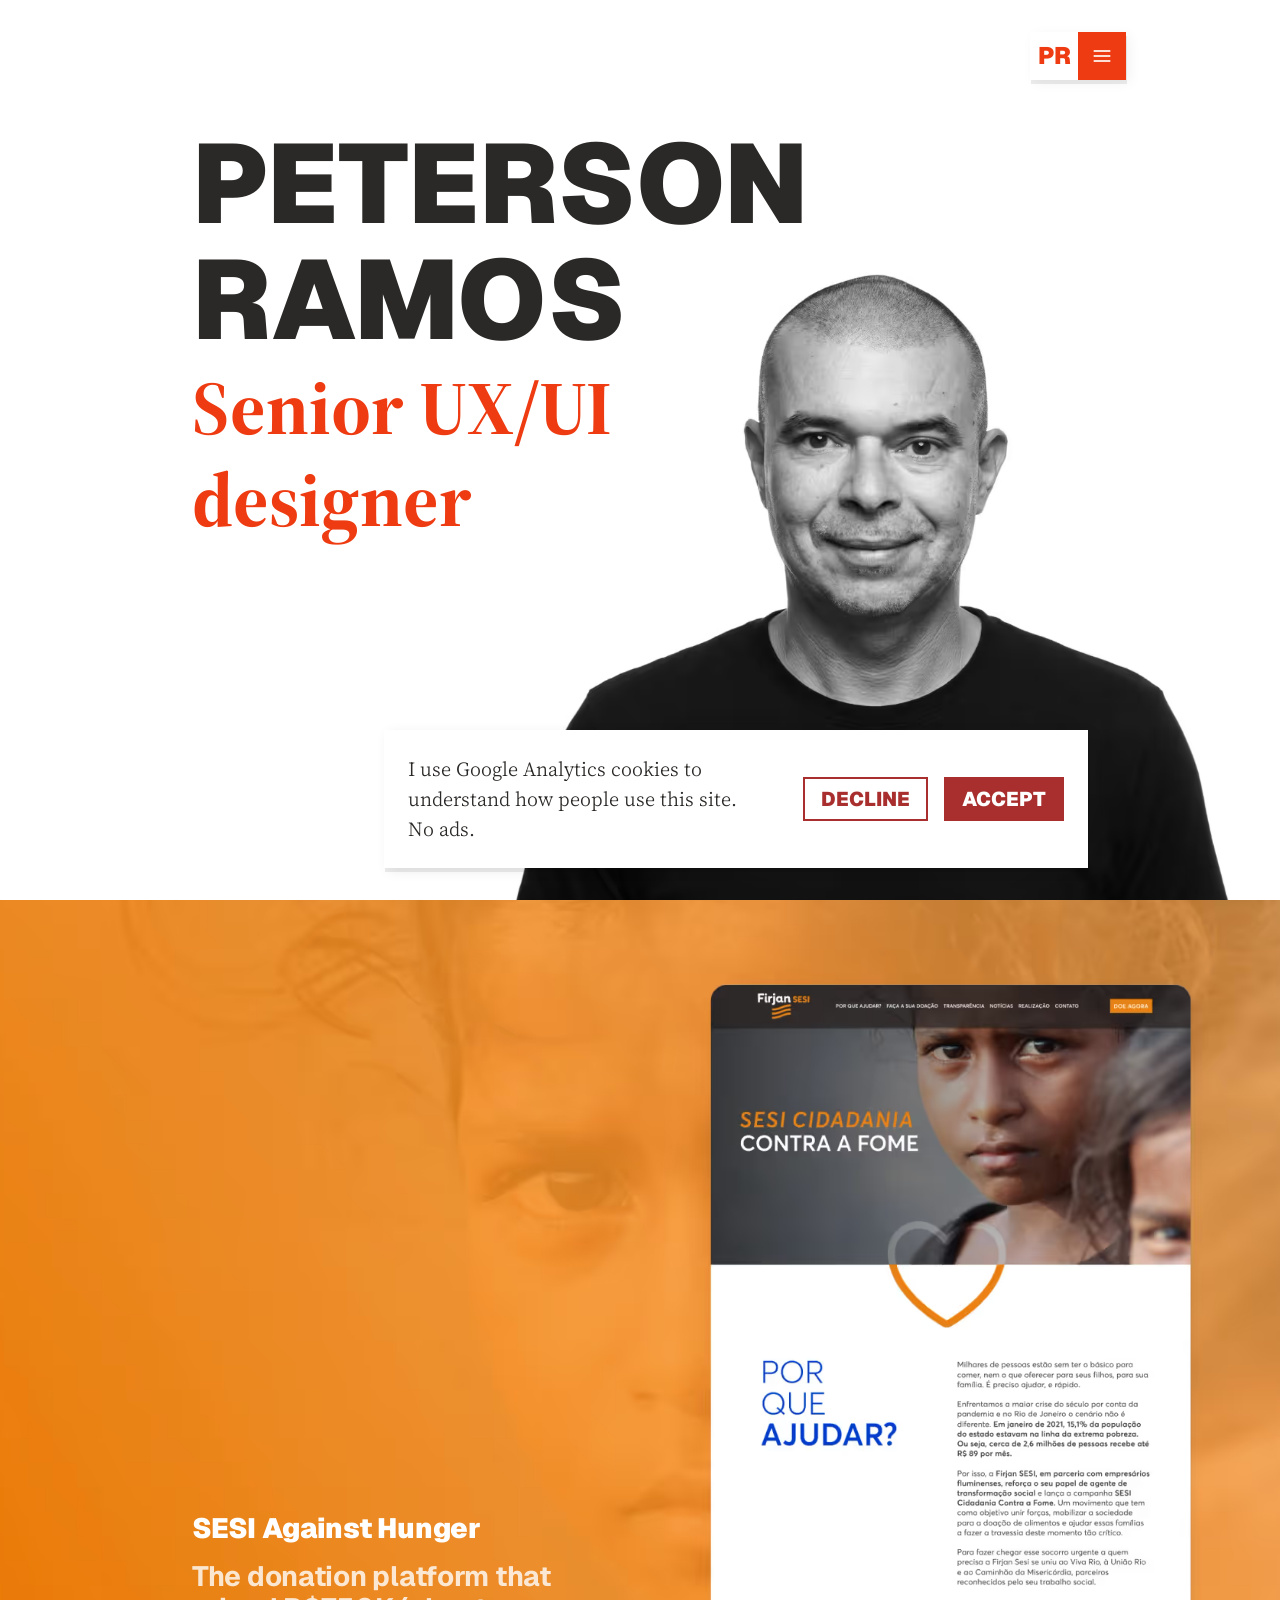
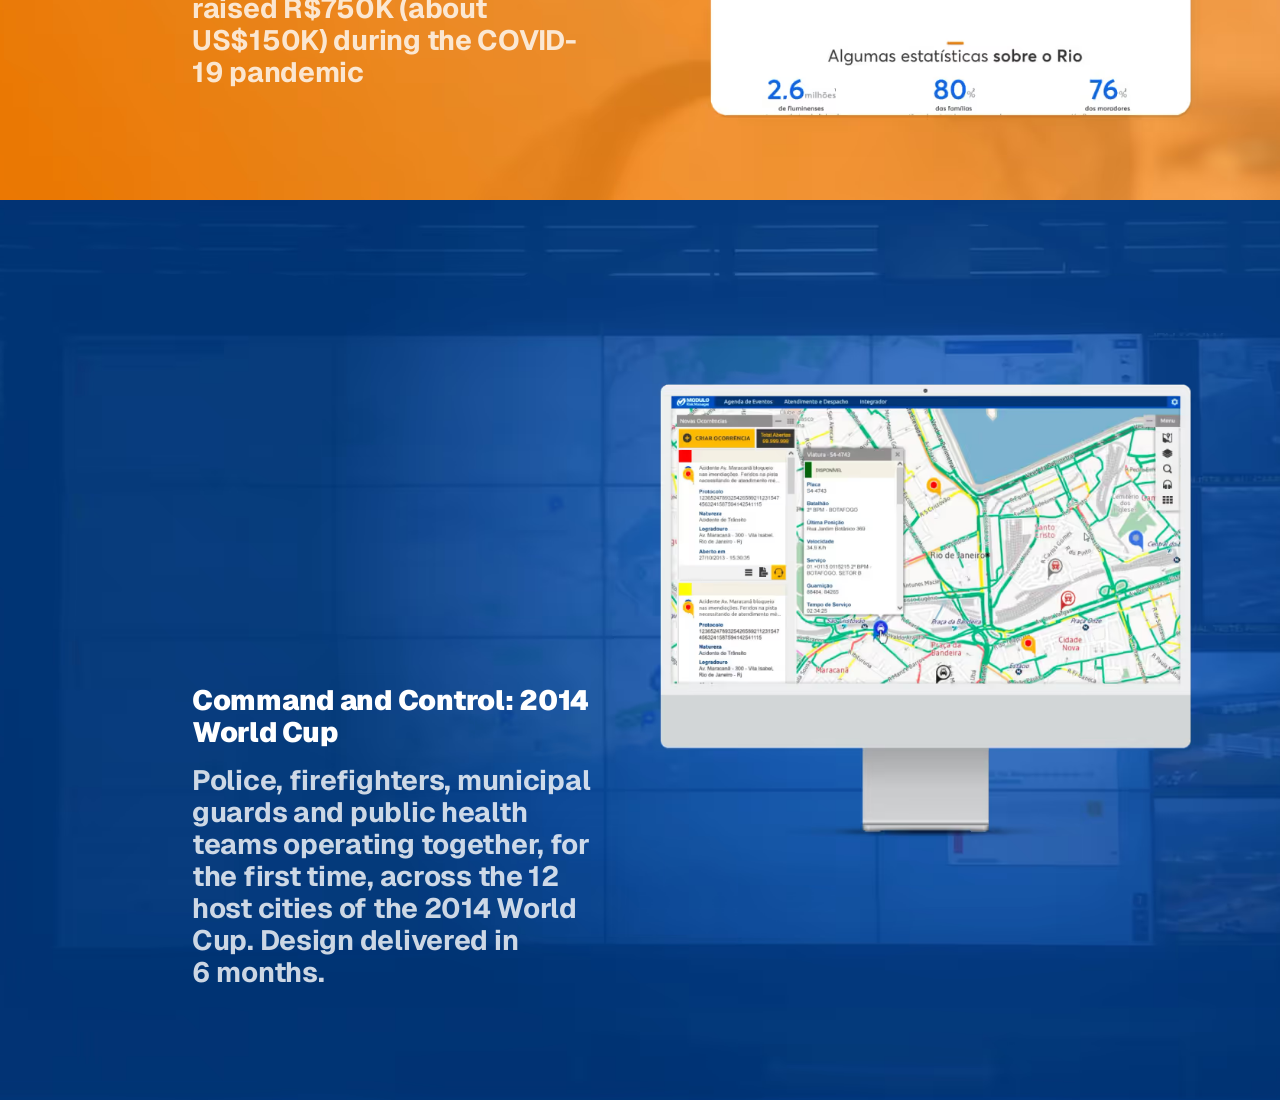
==== commit c1749c6c: "Publica o site (site-v2 @ f903270)" ====
--- a/en/index.html
+++ b/en/index.html
@@ -57,8 +57,8 @@
 				f.parentNode.insertBefore(j, f);
 			})(window, document, 'script', 'dataLayer', gtmId);
 		})();</script><link rel="icon" href="/favicon.ico" sizes="32x32"><link rel="icon" type="image/svg+xml" href="/favicon.svg"><link rel="apple-touch-icon" href="/apple-touch-icon.png"><meta name="generator" content="Astro v6.4.8"><title>Peterson Ramos | Senior UX/UI Designer Portfolio</title><meta name="description" content="Peterson Ramos, Senior UX/UI Designer. Product design, design systems, UX research and front-end for fintech, SaaS and regulated industries."><link rel="canonical" href="https://petersonramos.com.br/en/"><link rel="alternate" hreflang="pt-BR" href="https://petersonramos.com.br/"><link rel="alternate" hreflang="en-US" href="https://petersonramos.com.br/en/"><link rel="alternate" hreflang="es-419" href="https://petersonramos.com.br/es/"><link rel="alternate" hreflang="x-default" href="https://petersonramos.com.br/en/"><meta property="og:type" content="website"><meta property="og:site_name" content="Peterson Ramos"><meta property="og:locale" content="en_US"><meta property="og:title" content="Peterson Ramos | Senior UX/UI Designer Portfolio"><meta property="og:description" content="Peterson Ramos, Senior UX/UI Designer. Product design, design systems, UX research and front-end for fintech, SaaS and regulated industries."><meta property="og:url" content="https://petersonramos.com.br/en/"><meta property="og:image" content="https://petersonramos.com.br/_astro/peterson-ramos-site-image-en.e0WqcZgc_12jjE.jpg"><meta property="og:image:width" content="1200"><meta property="og:image:height" content="630"><meta property="og:image:alt" content="Peterson Ramos, Senior UX/UI Designer"><meta name="twitter:card" content="summary_large_image"><script type="application/ld+json">{"@context":"https://schema.org","@type":"Person","name":"Peterson Ramos","jobTitle":"Senior UX/UI Designer","email":"mailto:petersondrs@gmail.com","sameAs":["https://www.linkedin.com/in/petersonramos"],"knowsAbout":["UX Design","UI Design","Product Design","Design Systems","UX Research","Information Architecture","Prototyping","Usability","Accessibility (WCAG)","Human-Computer Interaction","Figma","Front-end development","DesignOps","Service Design","Product Discovery","Generative AI for design","Fintech","SaaS","B2B"],"alumniOf":{"@type":"CollegeOrUniversity","name":"PUC-Rio"},"inLanguage":"en-US","url":"https://petersonramos.com.br/en/"}</script><link rel="preconnect" href="https://fonts.googleapis.com"><link rel="preconnect" href="https://fonts.gstatic.com" crossorigin><link href="https://fonts.googleapis.com/css2?family=Geist:wght@500..900&family=Source+Serif+4:opsz,wght@8..60,350..700&display=swap" rel="stylesheet"><style>html.lenis,html.lenis body{height:auto}.lenis:not(.lenis-autoToggle).lenis-stopped{overflow:clip}.lenis [data-lenis-prevent],.lenis [data-lenis-prevent-wheel],.lenis [data-lenis-prevent-touch],.lenis [data-lenis-prevent-vertical],.lenis [data-lenis-prevent-horizontal]{overscroll-behavior:contain}.lenis.lenis-smooth iframe{pointer-events:none}.lenis.lenis-autoToggle{transition-property:overflow;transition-duration:1ms;transition-behavior:allow-discrete}
-.case-button[data-astro-cid-5yl5xskq]{position:relative;display:inline-flex;align-items:center;font-family:var(--pr-font-display);font-weight:700;font-size:calc(var(--pr-heading-h5-size) * .75);line-height:1;text-transform:uppercase;white-space:nowrap}.case-button[data-astro-cid-5yl5xskq] .link-marker,.case-button[data-astro-cid-5yl5xskq] .link-marker-fill-text{padding:.5rem 1rem}.case-button[data-astro-cid-5yl5xskq] .link-marker{margin:0}.case-cursor[data-astro-cid-zuo2wnby]{display:none;position:fixed;top:0;left:0;z-index:80;pointer-events:none;opacity:0;visibility:hidden;will-change:transform;transition:opacity 80ms ease}html[data-case-cursor-ready] .case-cursor[data-astro-cid-zuo2wnby]{display:block}.case-cursor[data-astro-cid-zuo2wnby].is-on{opacity:1;visibility:visible}@media(prefers-reduced-motion:reduce){.case-cursor[data-astro-cid-zuo2wnby]{transition:none}}html[data-case-cursor-ready] [data-case-hero]{cursor:pointer}html[data-case-cursor-ready] [data-case-hero] .case-highlight__btn{display:none}html[data-case-cursor-ready] [data-case-hero]:focus-visible .case-highlight__btn{display:block}.case-highlight__device[data-astro-cid-ecgrnnyh]{width:min(100%,calc((100svh - 2 * var(--pr-home-case-padding-y) - 14rem) * var(--device-ratio)))}@media(min-width:48rem){.case-highlight__device[data-astro-cid-ecgrnnyh]{width:min(90.52%,calc((100svh - 2 * var(--pr-home-case-padding-y)) * var(--device-ratio)))}}.case-highlight__btn[data-astro-cid-ecgrnnyh]{position:absolute;z-index:1;left:50%;top:42%;translate:-50% -50%}.case-highlight[data-astro-cid-ecgrnnyh]:focus-visible{outline:none}.case-highlight[data-astro-cid-ecgrnnyh]:focus-visible:after{content:"";position:absolute;inset:.75rem;z-index:2;border:4px solid var(--pr-gray-0);pointer-events:none}@media(prefers-reduced-motion:no-preference){@supports (animation-timeline: view()){.case-highlight[data-astro-cid-ecgrnnyh]{view-timeline:--home-case block}.case-highlight__copy[data-astro-cid-ecgrnnyh]{animation:home-case-copy linear both;animation-timeline:--home-case;animation-range:cover;will-change:translate}}}@keyframes home-case-copy{0%{translate:0 6svh}to{translate:0 -6svh}}.hero-photo[data-astro-cid-pgpo2ev5]{position:relative;flex:1;min-height:0;margin:var(--pr-space-lg) calc(-1 * var(--pr-page-padding-x)) 0}.hero-photo[data-astro-cid-pgpo2ev5] img[data-astro-cid-pgpo2ev5]{top:max(0px,100% - 100vw * .854);left:50%;width:100%;translate:-50% 0}@media(min-width:75rem),(min-width:48rem)and (orientation:landscape){.hero-copy[data-astro-cid-pgpo2ev5],.hero-photo[data-astro-cid-pgpo2ev5]{--hero-photo-top: calc( var(--pr-page-padding-top) + var(--pr-nav-size) + var(--pr-page-title-gap) )}.hero-copy[data-astro-cid-pgpo2ev5]{translate:0 max(calc(.11 * (100svh - var(--hero-photo-top)) - var(--pr-hero-name-line-height)),calc(-1 * (var(--pr-page-title-gap) - .5rem)))}.hero-photo[data-astro-cid-pgpo2ev5]{position:absolute;inset:var(--hero-photo-top) 0 0 calc(var(--pr-page-padding-x) + (100% - 2 * var(--pr-page-padding-x)) * .28);margin:0}.hero-photo[data-astro-cid-pgpo2ev5] img[data-astro-cid-pgpo2ev5]{top:auto;bottom:0;left:auto;right:clamp(1.5rem,3vw,3rem);width:auto;max-width:min(calc(var(--pr-hero-photo-width) * .8),100%);max-height:100%;translate:none}}@media(min-width:75rem){.hero-photo[data-astro-cid-pgpo2ev5] img[data-astro-cid-pgpo2ev5]{translate:0 2.1875rem}}
-</style><link rel="stylesheet" href="/_astro/Layout.BeTy4W3s.css"><link rel="stylesheet" href="/_astro/NavMenu.BUhfsTg2.css"></head> <body data-astro-cid-sckkx6r4> <noscript> <iframe src="https://www.googletagmanager.com/ns.html?id=GTM-MZGNXW39" height="0" width="0" style="display:none;visibility:hidden" title="Google Tag Manager" data-astro-cid-sckkx6r4></iframe> </noscript> <a href="#conteudo" class="skip-link" data-astro-cid-sckkx6r4>Skip to content</a>  <main id="conteudo"> <section data-snap="start" class="relative flex min-h-svh flex-col overflow-hidden px-page-x pt-page-top" data-astro-cid-pgpo2ev5> <div class="flex h-nav box-content justify-end pb-title-gap" data-astro-cid-pgpo2ev5> <nav class="nav-fixed group flex items-center gap-md" aria-label="Main menu" data-nav data-label-open="Open menu" data-label-close="Close menu" data-label-copied="Copied" data-label-email-copied="Email copied" data-lang-key="pr-lang" data-astro-cid-hviy6i6g>  <!-- Barra + painéis do menu (o Voltar fica de fora). --> <div class="relative shrink-0" data-nav-menu data-astro-cid-hviy6i6g> <div class="flex shadow-nav" data-astro-cid-hviy6i6g> <a href="/en/" class="flex size-nav items-center justify-center font-display font-black uppercase text-nav text-accent bg-gray-0 hover:bg-brand-light focus-visible:outline-2 focus-visible:-outline-offset-2 focus-visible:outline-brand-dark" aria-label="Peterson Ramos, home" data-astro-cid-hviy6i6g>
+.case-button[data-astro-cid-5yl5xskq]{position:relative;display:inline-flex;align-items:center;font-family:var(--pr-font-display);font-weight:700;font-size:calc(var(--pr-heading-h5-size) * .75);line-height:1;text-transform:uppercase;white-space:nowrap}.case-button[data-astro-cid-5yl5xskq] .link-marker,.case-button[data-astro-cid-5yl5xskq] .link-marker-fill-text{padding:.5rem 1rem}.case-button[data-astro-cid-5yl5xskq] .link-marker{margin:0}.case-cursor[data-astro-cid-zuo2wnby]{display:none;position:fixed;top:0;left:0;z-index:80;pointer-events:none;opacity:0;visibility:hidden;will-change:transform;transition:opacity 80ms ease}html[data-case-cursor-ready] .case-cursor[data-astro-cid-zuo2wnby]{display:block}.case-cursor[data-astro-cid-zuo2wnby].is-on{opacity:1;visibility:visible}@media(prefers-reduced-motion:reduce){.case-cursor[data-astro-cid-zuo2wnby]{transition:none}}html[data-case-cursor-ready] [data-case-hero]{cursor:pointer}html[data-case-cursor-ready] [data-case-hero] .case-highlight__btn{display:none}html[data-case-cursor-ready] [data-case-hero]:focus-visible .case-highlight__btn{display:block}.case-highlight__device[data-astro-cid-ecgrnnyh]{width:min(100%,calc((100svh - 2 * var(--pr-home-case-padding-y) - 14rem) * var(--device-ratio)))}@media(min-width:48rem){.case-highlight__device[data-astro-cid-ecgrnnyh]{width:min(90.52%,calc((100svh - 2 * var(--pr-home-case-padding-y)) * var(--device-ratio)))}}.case-highlight__grid[data-astro-cid-ecgrnnyh]{padding-bottom:calc(var(--pr-home-case-padding-y) + 100lvh - 100svh)}.case-highlight__btn[data-astro-cid-ecgrnnyh]{position:absolute;z-index:1;left:50%;top:42%;translate:-50% -50%}.case-highlight[data-astro-cid-ecgrnnyh]:focus-visible{outline:none}.case-highlight[data-astro-cid-ecgrnnyh]:focus-visible:after{content:"";position:absolute;inset:.75rem;z-index:2;border:4px solid var(--pr-gray-0);pointer-events:none}@media(prefers-reduced-motion:no-preference){@supports (animation-timeline: view()){.case-highlight[data-astro-cid-ecgrnnyh]{view-timeline:--home-case block}.case-highlight__copy[data-astro-cid-ecgrnnyh]{animation:home-case-copy linear both;animation-timeline:--home-case;animation-range:cover;will-change:translate}}}@keyframes home-case-copy{0%{translate:0 6svh}to{translate:0 -6svh}}.hero-photo[data-astro-cid-pgpo2ev5]{position:relative;flex:1;min-height:0;margin:var(--pr-space-lg) calc(-1 * var(--pr-page-padding-x)) 0}.hero-photo[data-astro-cid-pgpo2ev5] img[data-astro-cid-pgpo2ev5]{top:max(0px,100% - 100vw * .854);left:50%;width:100%;translate:-50% 0}@media(min-width:75rem),(min-width:48rem)and (orientation:landscape){.hero-copy[data-astro-cid-pgpo2ev5],.hero-photo[data-astro-cid-pgpo2ev5]{--hero-photo-top: calc( var(--pr-page-padding-top) + var(--pr-nav-size) + var(--pr-page-title-gap) )}.hero-copy[data-astro-cid-pgpo2ev5]{translate:0 max(calc(.11 * (100svh - var(--hero-photo-top)) - var(--pr-hero-name-line-height)),calc(-1 * (var(--pr-page-title-gap) - .5rem)))}.hero-photo[data-astro-cid-pgpo2ev5]{position:absolute;inset:var(--hero-photo-top) 0 0 calc(var(--pr-page-padding-x) + (100% - 2 * var(--pr-page-padding-x)) * .28);margin:0}.hero-photo[data-astro-cid-pgpo2ev5] img[data-astro-cid-pgpo2ev5]{top:auto;bottom:0;left:auto;right:clamp(1.5rem,3vw,3rem);width:auto;max-width:min(calc(var(--pr-hero-photo-width) * .8),100%);max-height:100%;translate:none}}@media(min-width:75rem){.hero-photo[data-astro-cid-pgpo2ev5] img[data-astro-cid-pgpo2ev5]{translate:0 2.1875rem}}
+</style><link rel="stylesheet" href="/_astro/Layout.PJqIN0-e.css"><link rel="stylesheet" href="/_astro/NavMenu.BUhfsTg2.css"></head> <body data-astro-cid-sckkx6r4> <noscript> <iframe src="https://www.googletagmanager.com/ns.html?id=GTM-MZGNXW39" height="0" width="0" style="display:none;visibility:hidden" title="Google Tag Manager" data-astro-cid-sckkx6r4></iframe> </noscript> <a href="#conteudo" class="skip-link" data-astro-cid-sckkx6r4>Skip to content</a>  <main id="conteudo"> <section data-snap="start" class="relative flex min-h-svh flex-col overflow-hidden px-page-x pt-page-top" data-astro-cid-pgpo2ev5> <div class="flex h-nav box-content justify-end pb-title-gap" data-astro-cid-pgpo2ev5> <nav class="nav-fixed group flex items-center gap-md" aria-label="Main menu" data-nav data-label-open="Open menu" data-label-close="Close menu" data-label-copied="Copied" data-label-email-copied="Email copied" data-lang-key="pr-lang" data-astro-cid-hviy6i6g>  <!-- Barra + painéis do menu (o Voltar fica de fora). --> <div class="relative shrink-0" data-nav-menu data-astro-cid-hviy6i6g> <div class="flex shadow-nav" data-astro-cid-hviy6i6g> <a href="/en/" class="flex size-nav items-center justify-center font-display font-black uppercase text-nav text-accent bg-gray-0 hover:bg-brand-light focus-visible:outline-2 focus-visible:-outline-offset-2 focus-visible:outline-brand-dark" aria-label="Peterson Ramos, home" data-astro-cid-hviy6i6g>
 PR
 </a> <div id="nav-menu-links" class="nav-links" data-astro-cid-hviy6i6g> <ul class="m-0 flex min-w-0 list-none overflow-hidden whitespace-nowrap p-0" data-astro-cid-hviy6i6g> <li data-astro-cid-hviy6i6g> <a href="/en/sobre/" class="flex h-nav items-center px-nav-label-padding font-display font-black uppercase text-nav-label text-ink-inverted transition-colors bg-accent hover:bg-brand-dark focus-visible:outline-2 focus-visible:-outline-offset-2 focus-visible:outline-brand-dark" data-astro-cid-hviy6i6g> <span class="nav-label" data-astro-cid-hviy6i6g>About</span> </a> </li> <li data-astro-cid-hviy6i6g> <button type="button" class="flex h-nav cursor-pointer items-center border-0 px-nav-label-padding font-display font-black uppercase text-nav-label text-ink-inverted transition-colors bg-accent hover:bg-brand-dark focus-visible:outline-2 focus-visible:-outline-offset-2 focus-visible:outline-brand-dark aria-expanded:bg-brand-dark" aria-expanded="false" aria-controls="nav-contact" data-contact-toggle data-astro-cid-hviy6i6g> <span class="nav-label" data-astro-cid-hviy6i6g>Contact</span> </button> </li> <li data-astro-cid-hviy6i6g> <button type="button" class="flex size-nav cursor-pointer items-center justify-center border-0 p-0 font-display font-black uppercase text-nav-label text-ink-inverted transition-colors bg-accent hover:bg-brand-dark focus-visible:outline-2 focus-visible:-outline-offset-2 focus-visible:outline-brand-dark aria-expanded:bg-brand-dark" aria-expanded="false" aria-controls="nav-lang" aria-label="Language: English" data-lang-toggle data-astro-cid-hviy6i6g> <span class="nav-label" data-astro-cid-hviy6i6g>en</span> </button> </li> </ul> </div> <button type="button" class="flex size-nav cursor-pointer items-center justify-center border-0 p-0 text-ink-inverted transition-colors duration-300 bg-accent hover:bg-brand-dark focus-visible:outline-2 focus-visible:-outline-offset-2 focus-visible:outline-brand-dark group-data-open:bg-gray-0 group-data-open:text-accent group-data-open:hover:bg-brand-light" aria-expanded="false" aria-controls="nav-menu-links" aria-label="Open menu" data-nav-toggle data-astro-cid-hviy6i6g> <!-- Hambúrguer que vira X (Figma: icon/bars → icon/close, traço 2) --> <svg class="block size-nav-icon" viewBox="0 0 24 24" fill="none" stroke="currentColor" stroke-width="2" stroke-linecap="square" aria-hidden="true" data-astro-cid-hviy6i6g> <path class="nav-bar nav-bar-top" d="M3 6H21" data-astro-cid-hviy6i6g></path> <path class="nav-bar nav-bar-mid" d="M3 12H21" data-astro-cid-hviy6i6g></path> <path class="nav-bar nav-bar-bot" d="M3 18H21" data-astro-cid-hviy6i6g></path> </svg> </button> </div> <!-- Outros idiomas: quadrados empilhados logo abaixo do item de idioma,
 		     que é o último antes do ✕. --> <div id="nav-lang" class="nav-lang absolute top-full right-nav z-20 pt-1" data-astro-cid-hviy6i6g> <ul class="m-0 flex list-none flex-col p-0 shadow-nav" data-astro-cid-hviy6i6g> <li data-astro-cid-hviy6i6g> <a href="/es/" hreflang="es" lang="es" aria-label="Español" data-lang-choice="es" class="flex size-nav items-center justify-center font-display font-black uppercase text-nav-label text-ink-inverted transition-colors bg-accent hover:bg-brand-dark focus-visible:outline-2 focus-visible:-outline-offset-2 focus-visible:outline-brand-dark" data-astro-cid-hviy6i6g> es </a> </li><li data-astro-cid-hviy6i6g> <a href="/" hreflang="pt" lang="pt" aria-label="Português" data-lang-choice="pt" class="flex size-nav items-center justify-center font-display font-black uppercase text-nav-label text-ink-inverted transition-colors bg-accent hover:bg-brand-dark focus-visible:outline-2 focus-visible:-outline-offset-2 focus-visible:outline-brand-dark" data-astro-cid-hviy6i6g> pt </a> </li> </ul> </div> <!-- Painel de contato, alinhado à direita do item Contato (recua o idioma e
@@ -79,4 +79,4 @@
 <path id="shape" d="M20.5 12.5A8.5 8.5 0 1 1 11.5 3.5A3 3 0 0 0 15 7.5A3 3 0 0 0 20.5 12.5Z" stroke-width="2" stroke-linecap="square" stroke="currentColor" />
 <path id="chips" d="M8.5 10.5H8.51M12 14H12.01M8.5 16H8.51" stroke-width="2.5" stroke-linecap="square" stroke="currentColor" />
 </g>
-</svg> <span data-astro-cid-hviy6i6g>Cookies</span> </button> <span class="sr-only" aria-live="polite" data-copy-status data-astro-cid-hviy6i6g></span> </div> </div> </div> </nav> <script type="module">const m=document.querySelector(".progressive-blur"),h=document.querySelectorAll("[data-nav]");if(h.length){const s=document.querySelectorAll('[data-nav-tone="dark"]'),o=()=>{h.forEach(a=>{const c=a.querySelector(".nav-back");if(!c)return;const i=c.getBoundingClientRect(),n=i.top+i.height/2,u=[...s].some(g=>{const p=g.getBoundingClientRect();return p.top<=n&&p.bottom>=n&&p.left<=i.right&&p.right>=i.left});a.toggleAttribute("data-tone-dark",u)})};addEventListener("resize",o),o();let r=scrollY,d=!1;const f=()=>{d=!1;const a=Math.max(0,scrollY),c=a-r;if(o(),Math.abs(c)<6&&a>80)return;h.forEach(n=>{const u=n.hasAttribute("data-open")||!!n.querySelector(":focus-visible"),g=a>80&&c>0&&!u;n.toggleAttribute("data-nav-hidden",g)});const i=[...h].some(n=>!n.hasAttribute("data-nav-hidden"));m?.classList.toggle("is-hidden",a<=80||!i),r=a};addEventListener("scroll",()=>{d||(d=!0,requestAnimationFrame(f))},{passive:!0}),h.forEach(a=>a.addEventListener("focusin",()=>{a.removeAttribute("data-nav-hidden"),m?.classList.toggle("is-hidden",scrollY<=80)}))}h.forEach(t=>{const l=t.querySelector("[data-nav-toggle]");if(!l)return;const s=t.querySelector("[data-contact-toggle]"),o=e=>{t.toggleAttribute("data-contact-open",e),s?.setAttribute("aria-expanded",String(e))},r=()=>t.hasAttribute("data-contact-open"),d=t.querySelector("[data-lang-toggle]"),f=e=>{t.toggleAttribute("data-lang-open",e),d?.setAttribute("aria-expanded",String(e))},a=()=>t.hasAttribute("data-lang-open"),c=e=>{t.toggleAttribute("data-open",e),l.setAttribute("aria-expanded",String(e)),l.setAttribute("aria-label",(e?t.dataset.labelClose:t.dataset.labelOpen)??""),e||(o(!1),f(!1))},i=()=>t.hasAttribute("data-open");s?.addEventListener("click",()=>{f(!1),o(!r())}),d?.addEventListener("click",()=>{o(!1),f(!a())}),t.querySelectorAll("[data-lang-choice]").forEach(e=>{e.addEventListener("click",()=>{try{localStorage.setItem(t.dataset.langKey??"",e.dataset.langChoice??"")}catch{}})});const n=t.querySelector("[data-copy-email]"),u=t.querySelector("[data-email-text]"),g=t.querySelector("[data-copy-status]");let p;n?.addEventListener("click",async()=>{const e=n.dataset.copyEmail??"";try{await navigator.clipboard.writeText(e)}catch{return}u&&(u.textContent=t.dataset.labelCopied??""),g&&(g.textContent=t.dataset.labelEmailCopied??""),window.clearTimeout(p),p=window.setTimeout(()=>{u&&(u.textContent=e),g&&(g.textContent="")},1500)}),l.addEventListener("click",()=>c(!i())),t.querySelector("[data-cookie-reopen]")?.addEventListener("click",()=>{c(!1),dispatchEvent(new Event("pr:cookies-open"))}),document.addEventListener("click",e=>{i()&&!t.contains(e.target)&&c(!1)}),document.addEventListener("keydown",e=>{e.key==="Escape"&&(a()?(f(!1),d?.focus()):r()?(o(!1),s?.focus()):i()&&(c(!1),l.focus()))})});const b=document.querySelector("[data-nav-back]");b?.addEventListener("click",t=>{const l=r=>r.replace(/\/$/,"")||"/",s=location.pathname.match(/\/cases\/([^/]+)/)?.[1];let o=!1;try{const r=new URL(document.referrer),d=JSON.parse(sessionStorage.getItem("home-return")||"null");o=r.origin===location.origin&&l(r.pathname)===l(b.pathname)&&!!s&&d?.slug===s}catch{}if(o&&history.length>1){t.preventDefault(),history.back();return}try{s&&sessionStorage.setItem("home-return",JSON.stringify({slug:s,pending:!0}))}catch{}});</script> </div> <div class="hero-copy relative z-10 flex flex-col gap-hero-stack whitespace-nowrap" data-astro-cid-pgpo2ev5> <h1 class="m-0 font-display font-black uppercase text-hero-name text-ink" data-astro-cid-pgpo2ev5> <span class="block" data-astro-cid-pgpo2ev5>Peterson</span> <span class="block" data-astro-cid-pgpo2ev5>Ramos</span> </h1> <p class="m-0 font-body font-bold text-hero-role text-accent" data-astro-cid-pgpo2ev5> <span class="block" data-astro-cid-pgpo2ev5>Senior UX/UI</span> <span class="block" data-astro-cid-pgpo2ev5>designer</span> </p> </div> <div class="hero-photo" data-astro-cid-pgpo2ev5> <picture data-astro-cid-pgpo2ev5> <source type="image/avif" srcset="/_astro/peterson-hero.BTU0qnbd_obV15.avif 256w, /_astro/peterson-hero.BTU0qnbd_2kyyma.avif 512w, /_astro/peterson-hero.BTU0qnbd_Z42Rgj.avif 768w, /_astro/peterson-hero.BTU0qnbd_rY1mQ.avif 1024w" sizes="(min-width: 150rem) 1480px, (min-width: 112.5rem) 1110px, (min-width: 75rem) 835px, 100vw" width="1024" height="1024" data-astro-cid-pgpo2ev5><source type="image/webp" srcset="/_astro/peterson-hero.BTU0qnbd_Z2ayivB.webp 256w, /_astro/peterson-hero.BTU0qnbd_ZebFaw.webp 512w, /_astro/peterson-hero.BTU0qnbd_2ro20V.webp 768w, /_astro/peterson-hero.BTU0qnbd_2iihej.webp 1024w" sizes="(min-width: 150rem) 1480px, (min-width: 112.5rem) 1110px, (min-width: 75rem) 835px, 100vw" width="1024" height="1024" data-astro-cid-pgpo2ev5> <img src="/_astro/peterson-hero.BTU0qnbd_2iihej.webp" alt="Portrait of Peterson Ramos" width="1024" height="1024" loading="eager" fetchpriority="high" decoding="async" class="absolute block h-auto max-w-none" data-astro-cid-pgpo2ev5> </picture> </div> </section> <section aria-label="Case studies" class="flex flex-col"> <a href="/en/cases/sesi-cidadania/" class="case-highlight group relative block overflow-hidden bg-gray-200 no-underline" data-case-hero data-snap="center" data-case-slug="sesi-cidadania" aria-label="See case: SESI Against Hunger" data-astro-cid-ecgrnnyh> <picture data-astro-cid-ecgrnnyh> <source media="(max-width: 47.99rem)" type="image/avif" srcset="/_astro/hero_homepage_case_sesi_mobile_1x.BRXVBiVm_ZkIPxX.avif 480w, /_astro/hero_homepage_case_sesi_mobile_1x.BRXVBiVm_Z1vQ96G.avif 768w, /_astro/hero_homepage_case_sesi_mobile_1x.BRXVBiVm_Z1IE5Mo.avif 1152w, /_astro/hero_homepage_case_sesi_mobile_1x.BRXVBiVm_ZbG8Gi.avif 1536w" sizes="max(100vw, 52svh)" data-astro-cid-ecgrnnyh><source media="(max-width: 47.99rem)" type="image/webp" srcset="/_astro/hero_homepage_case_sesi_mobile_1x.BRXVBiVm_Z2630Bt.webp 480w, /_astro/hero_homepage_case_sesi_mobile_1x.BRXVBiVm_Z7oESa.webp 768w, /_astro/hero_homepage_case_sesi_mobile_1x.BRXVBiVm_10HAwo.webp 1152w, /_astro/hero_homepage_case_sesi_mobile_1x.BRXVBiVm_Z2wvAbr.webp 1536w" sizes="max(100vw, 52svh)" data-astro-cid-ecgrnnyh> <source type="image/avif" srcset="/_astro/hero_homepage_case_sesi_desktop_1x.lvbHO1RT_Z1nuCTC.avif 640w, /_astro/hero_homepage_case_sesi_desktop_1x.lvbHO1RT_QDEYT.avif 1280w, /_astro/hero_homepage_case_sesi_desktop_1x.lvbHO1RT_Z2vNOQt.avif 1920w, /_astro/hero_homepage_case_sesi_desktop_1x.lvbHO1RT_Z1y5UHO.avif 2560w" sizes="max(100vw, 164svh)" data-astro-cid-ecgrnnyh><source type="image/webp" srcset="/_astro/hero_homepage_case_sesi_desktop_1x.lvbHO1RT_VPiT.webp 640w, /_astro/hero_homepage_case_sesi_desktop_1x.lvbHO1RT_Z1taLuf.webp 1280w, /_astro/hero_homepage_case_sesi_desktop_1x.lvbHO1RT_1awm5X.webp 1920w, /_astro/hero_homepage_case_sesi_desktop_1x.lvbHO1RT_28fgeC.webp 2560w" sizes="max(100vw, 164svh)" data-astro-cid-ecgrnnyh> <img src="/_astro/hero_homepage_case_sesi_desktop_1x.lvbHO1RT_Z1taLuf.webp" alt="" loading="lazy" decoding="async" class="absolute inset-0 block size-full object-cover" data-astro-cid-ecgrnnyh> </picture> <div class="relative grid min-h-svh gap-y-case-gap px-page-x py-home-case-y md:grid-cols-2 md:gap-x-grid-gap md:gap-y-0 content-center" data-astro-cid-ecgrnnyh> <div class="case-highlight__copy flex flex-col justify-end gap-4 font-display text-h5 md:col-start-1 md:row-start-1 text-gray-0" data-astro-cid-ecgrnnyh> <h2 class="m-0 font-black" data-astro-cid-ecgrnnyh>SESI Against Hunger</h2> <p class="m-0 font-bold opacity-80" data-astro-cid-ecgrnnyh>The donation platform that raised R$750K (about US$150K) during the COVID-19 pandemic</p> </div> <div class="order-first flex justify-center md:order-none md:col-start-2 md:row-start-1 md:items-center md:justify-end" data-astro-cid-ecgrnnyh> <div class="case-highlight__device relative" style="aspect-ratio: 1672 / 2546; --device-ratio: 0.6567164179104478" data-astro-cid-ecgrnnyh>  <picture class data-astro-cid-ecgrnnyh> <source type="image/avif" srcset="/_astro/hero_homepage_case_sesi_device_1x.CfBO23eU_22iDkX.avif 418w, /_astro/hero_homepage_case_sesi_device_1x.CfBO23eU_Z2cLnMz.avif 836w, /_astro/hero_homepage_case_sesi_device_1x.CfBO23eU_Z1iKCon.avif 1254w, /_astro/hero_homepage_case_sesi_device_1x.CfBO23eU_12sK4D.avif 1672w" sizes="(min-width: 150rem) calc((50vw - 20rem - 2.25rem) * 0.905), (min-width: 112.5rem) calc((50vw - 15rem - 2.25rem) * 0.905), (min-width: 75rem) calc((50vw - 12rem - 2.25rem) * 0.905), calc((50vw - 3rem - 2.25rem) * 0.905)" data-astro-cid-ecgrnnyh><source type="image/webp" srcset="/_astro/hero_homepage_case_sesi_device_1x.CfBO23eU_gYths.webp 418w, /_astro/hero_homepage_case_sesi_device_1x.CfBO23eU_ZNjTz3.webp 836w, /_astro/hero_homepage_case_sesi_device_1x.CfBO23eU_1qB3Up.webp 1254w, /_astro/hero_homepage_case_sesi_device_1x.CfBO23eU_Z1ilGpv.webp 1672w" sizes="(min-width: 150rem) calc((50vw - 20rem - 2.25rem) * 0.905), (min-width: 112.5rem) calc((50vw - 15rem - 2.25rem) * 0.905), (min-width: 75rem) calc((50vw - 12rem - 2.25rem) * 0.905), calc((50vw - 3rem - 2.25rem) * 0.905)" data-astro-cid-ecgrnnyh> <img src="/_astro/hero_homepage_case_sesi_device_1x.CfBO23eU_BvCop.webp" alt="" width="1672" height="2546" loading="lazy" decoding="async" class="absolute block max-w-none transition-transform duration-700 ease-out group-hover:scale-[1.02]" style="left:0%;top:0%;width:100%;height:100%;border-radius:3.59% / 2.36%;box-shadow:0 1.5rem 3rem rgb(0 0 0 / 0.35)" data-astro-cid-ecgrnnyh> </picture> <div class="case-highlight__btn" data-astro-cid-ecgrnnyh> <span class="case-button" aria-hidden="true" data-astro-cid-5yl5xskq> <span class="link-marker" data-astro-cid-5yl5xskq> See case <span class="link-marker-fill" aria-hidden="true" data-astro-cid-5yl5xskq> <span class="link-marker-fill-text" data-astro-cid-5yl5xskq>See case</span> </span> </span> </span> </div> </div> </div> </div> </a><a href="/en/cases/modulo-c4i/" class="case-highlight group relative block overflow-hidden bg-gray-200 no-underline" data-case-hero data-snap="center" data-case-slug="modulo-c4i" aria-label="See case: Command and Control: 2014 World Cup" data-astro-cid-ecgrnnyh> <picture data-astro-cid-ecgrnnyh> <source media="(max-width: 47.99rem)" type="image/avif" srcset="/_astro/hero_homepage_case_cicc_mobile_1x.CKw9JCnp_2voQMM.avif 480w, /_astro/hero_homepage_case_cicc_mobile_1x.CKw9JCnp_OIpTV.avif 768w, /_astro/hero_homepage_case_cicc_mobile_1x.CKw9JCnp_Ze77cq.avif 1152w, /_astro/hero_homepage_case_cicc_mobile_1x.CKw9JCnp_WTzFl.avif 1536w" sizes="max(100vw, 53svh)" data-astro-cid-ecgrnnyh><source media="(max-width: 47.99rem)" type="image/webp" srcset="/_astro/hero_homepage_case_cicc_mobile_1x.CKw9JCnp_K5GJh.webp 480w, /_astro/hero_homepage_case_cicc_mobile_1x.CKw9JCnp_2eaT8s.webp 768w, /_astro/hero_homepage_case_cicc_mobile_1x.CKw9JCnp_2vfz7m.webp 1152w, /_astro/hero_homepage_case_cicc_mobile_1x.CKw9JCnp_Z1mTQNN.webp 1536w" sizes="max(100vw, 53svh)" data-astro-cid-ecgrnnyh> <source type="image/avif" srcset="/_astro/hero_homepage_case_cicc_desktop_1x.7UzM-Zyy_Z1o5Ga1.avif 640w, /_astro/hero_homepage_case_cicc_desktop_1x.7UzM-Zyy_UbOlh.avif 1280w, /_astro/hero_homepage_case_cicc_desktop_1x.7UzM-Zyy_Z1QmH7F.avif 1920w" sizes="max(100vw, 166svh)" data-astro-cid-ecgrnnyh><source type="image/webp" srcset="/_astro/hero_homepage_case_cicc_desktop_1x.7UzM-Zyy_lM3v.webp 640w, /_astro/hero_homepage_case_cicc_desktop_1x.7UzM-Zyy_Z1pCC8R.webp 1280w, /_astro/hero_homepage_case_cicc_desktop_1x.7UzM-Zyy_1OXtOL.webp 1920w" sizes="max(100vw, 166svh)" data-astro-cid-ecgrnnyh> <img src="/_astro/hero_homepage_case_cicc_desktop_1x.7UzM-Zyy_Z1pCC8R.webp" alt="" loading="lazy" decoding="async" class="absolute inset-0 block size-full object-cover transition-transform duration-700 ease-out group-hover:scale-[1.02]" data-astro-cid-ecgrnnyh> </picture> <div class="relative grid min-h-svh gap-y-case-gap px-page-x py-home-case-y md:grid-cols-2 md:gap-x-grid-gap md:gap-y-0 content-end" data-astro-cid-ecgrnnyh> <div class="case-highlight__copy flex flex-col justify-end gap-4 font-display text-h5 md:col-start-1 md:row-start-1 text-gray-0" data-astro-cid-ecgrnnyh> <h2 class="m-0 font-black" data-astro-cid-ecgrnnyh>Command and Control: 2014 World Cup</h2> <p class="m-0 font-bold opacity-80" data-astro-cid-ecgrnnyh>Police, firefighters, municipal guards and public health teams operating together, for the first time, across the 12 host cities of the 2014 World Cup. Design delivered in 6 months.</p> </div> <div class="case-highlight__btn" data-astro-cid-ecgrnnyh> <span class="case-button" aria-hidden="true" data-astro-cid-5yl5xskq> <span class="link-marker" data-astro-cid-5yl5xskq> See case <span class="link-marker-fill" aria-hidden="true" data-astro-cid-5yl5xskq> <span class="link-marker-fill-text" data-astro-cid-5yl5xskq>See case</span> </span> </span> </span> </div> </div> </a> </section> </main> <div class="case-cursor" data-case-cursor aria-hidden="true" data-astro-cid-zuo2wnby> <span class="case-button" aria-hidden="true" data-astro-cid-5yl5xskq> <span class="link-marker" data-astro-cid-5yl5xskq> See case <span class="link-marker-fill" aria-hidden="true" data-astro-cid-5yl5xskq> <span class="link-marker-fill-text" data-astro-cid-5yl5xskq>See case</span> </span> </span> </span> </div> <script type="module">const a=document.querySelector("[data-case-cursor]"),p=document.querySelectorAll("[data-case-hero]"),E=window.matchMedia("(hover: hover) and (pointer: fine)");if(a&&p.length&&E.matches){document.documentElement.dataset.caseCursorReady="";const m=2,f=2;let n=0,r=0,t=!1,c=!1;const i=e=>e.pointerType==="touch",o=e=>e instanceof Element?e.closest("[data-case-hero]"):null,d=()=>{a.style.transform=`translate(${n+m}px, ${r+f}px)`},h=()=>{c=!1,d()},u=(e,s)=>{n=e,r=s,c||(c=!0,requestAnimationFrame(h))},v=(e,s)=>{if(n=e,r=s,!t){t=!0,d(),a.classList.add("is-on");return}u(e,s)},l=()=>{t&&(t=!1,a.classList.remove("is-on"))};document.addEventListener("pointerover",e=>{i(e)||!o(e.target)||v(e.clientX,e.clientY)}),document.addEventListener("pointermove",e=>{!t||i(e)||!o(e.target)||u(e.clientX,e.clientY)},{passive:!0}),document.addEventListener("pointerout",e=>{!o(e.target)||o(e.relatedTarget)||l()}),addEventListener("scroll",()=>{if(!t)return;document.elementFromPoint(n,r)?.closest("[data-case-hero]")||l()},{passive:!0})}</script> <script type="module">const t="home-return",o=()=>{try{return JSON.parse(sessionStorage.getItem(t)||"null")}catch{return null}},s=o();try{sessionStorage.removeItem(t)}catch{}const n=performance.getEntriesByType("navigation")[0],c=n?.type==="back_forward",a=s&&document.querySelector(`[data-case-slug="${CSS.escape(s.slug)}"]`);a&&(c||s.pending)&&("scrollRestoration"in history&&(history.scrollRestoration="manual"),a.scrollIntoView({block:"center",behavior:"instant"}));document.querySelectorAll("[data-case-slug]").forEach(e=>{e.addEventListener("click",()=>{try{sessionStorage.setItem(t,JSON.stringify({slug:e.dataset.caseSlug}))}catch{}})});addEventListener("pageshow",e=>{if(!e.persisted)return;const r=o();try{sessionStorage.removeItem(t)}catch{}(r&&document.querySelector(`[data-case-slug="${CSS.escape(r.slug)}"]`))?.scrollIntoView({block:"center",behavior:"instant"})});</script> <script type="module" src="/_astro/SmoothScroll.astro_astro_type_script_index_0_lang.VuBtUxyv.js"></script>  <div class="progressive-blur is-hidden" aria-hidden="true" data-astro-cid-kimymvsu> <div class="progressive-blur__layer is--1" data-astro-cid-kimymvsu></div> <div class="progressive-blur__layer is--2" data-astro-cid-kimymvsu></div> <div class="progressive-blur__layer is--3" data-astro-cid-kimymvsu></div> </div> <section class="cookie-banner" aria-label="Cookie notice" data-cookie-banner data-consent-key="pr-consent" hidden data-astro-cid-fzbxxtek><p class="m-0 font-body text-body-sm text-ink" data-astro-cid-fzbxxtek>I use Google Analytics cookies to understand how people use this site. No ads.</p><div class="flex shrink-0 gap-sm" data-astro-cid-fzbxxtek><button type="button" class="cookie-btn cookie-btn--ghost" data-consent="denied" data-astro-cid-fzbxxtek>Decline</button><button type="button" class="cookie-btn cookie-btn--primary" data-consent="granted" data-astro-cid-fzbxxtek>Accept</button></div></section><script type="module">const e=document.querySelector("[data-cookie-banner]");if(e){const n=e.dataset.consentKey??"";let t=null;try{t=localStorage.getItem(n)}catch{}t!=="granted"&&t!=="denied"&&(e.hidden=!1),e.querySelectorAll("[data-consent]").forEach(a=>{a.addEventListener("click",()=>{const c=a.dataset.consent;try{localStorage.setItem(n,c)}catch{}window.gtag?.("consent","update",{analytics_storage:c}),e.hidden=!0})}),addEventListener("pr:cookies-open",()=>{e.hidden=!1,e.querySelector("[data-consent]")?.focus()})}</script></body></html>+</svg> <span data-astro-cid-hviy6i6g>Cookies</span> </button> <span class="sr-only" aria-live="polite" data-copy-status data-astro-cid-hviy6i6g></span> </div> </div> </div> </nav> <script type="module">const m=document.querySelector(".progressive-blur"),h=document.querySelectorAll("[data-nav]");if(h.length){const s=document.querySelectorAll('[data-nav-tone="dark"]'),o=()=>{h.forEach(a=>{const c=a.querySelector(".nav-back");if(!c)return;const i=c.getBoundingClientRect(),n=i.top+i.height/2,u=[...s].some(g=>{const p=g.getBoundingClientRect();return p.top<=n&&p.bottom>=n&&p.left<=i.right&&p.right>=i.left});a.toggleAttribute("data-tone-dark",u)})};addEventListener("resize",o),o();let r=scrollY,d=!1;const f=()=>{d=!1;const a=Math.max(0,scrollY),c=a-r;if(o(),Math.abs(c)<6&&a>80)return;h.forEach(n=>{const u=n.hasAttribute("data-open")||!!n.querySelector(":focus-visible"),g=a>80&&c>0&&!u;n.toggleAttribute("data-nav-hidden",g)});const i=[...h].some(n=>!n.hasAttribute("data-nav-hidden"));m?.classList.toggle("is-hidden",a<=80||!i),r=a};addEventListener("scroll",()=>{d||(d=!0,requestAnimationFrame(f))},{passive:!0}),h.forEach(a=>a.addEventListener("focusin",()=>{a.removeAttribute("data-nav-hidden"),m?.classList.toggle("is-hidden",scrollY<=80)}))}h.forEach(t=>{const l=t.querySelector("[data-nav-toggle]");if(!l)return;const s=t.querySelector("[data-contact-toggle]"),o=e=>{t.toggleAttribute("data-contact-open",e),s?.setAttribute("aria-expanded",String(e))},r=()=>t.hasAttribute("data-contact-open"),d=t.querySelector("[data-lang-toggle]"),f=e=>{t.toggleAttribute("data-lang-open",e),d?.setAttribute("aria-expanded",String(e))},a=()=>t.hasAttribute("data-lang-open"),c=e=>{t.toggleAttribute("data-open",e),l.setAttribute("aria-expanded",String(e)),l.setAttribute("aria-label",(e?t.dataset.labelClose:t.dataset.labelOpen)??""),e||(o(!1),f(!1))},i=()=>t.hasAttribute("data-open");s?.addEventListener("click",()=>{f(!1),o(!r())}),d?.addEventListener("click",()=>{o(!1),f(!a())}),t.querySelectorAll("[data-lang-choice]").forEach(e=>{e.addEventListener("click",()=>{try{localStorage.setItem(t.dataset.langKey??"",e.dataset.langChoice??"")}catch{}})});const n=t.querySelector("[data-copy-email]"),u=t.querySelector("[data-email-text]"),g=t.querySelector("[data-copy-status]");let p;n?.addEventListener("click",async()=>{const e=n.dataset.copyEmail??"";try{await navigator.clipboard.writeText(e)}catch{return}u&&(u.textContent=t.dataset.labelCopied??""),g&&(g.textContent=t.dataset.labelEmailCopied??""),window.clearTimeout(p),p=window.setTimeout(()=>{u&&(u.textContent=e),g&&(g.textContent="")},1500)}),l.addEventListener("click",()=>c(!i())),t.querySelector("[data-cookie-reopen]")?.addEventListener("click",()=>{c(!1),dispatchEvent(new Event("pr:cookies-open"))}),document.addEventListener("click",e=>{i()&&!t.contains(e.target)&&c(!1)}),document.addEventListener("keydown",e=>{e.key==="Escape"&&(a()?(f(!1),d?.focus()):r()?(o(!1),s?.focus()):i()&&(c(!1),l.focus()))})});const b=document.querySelector("[data-nav-back]");b?.addEventListener("click",t=>{const l=r=>r.replace(/\/$/,"")||"/",s=location.pathname.match(/\/cases\/([^/]+)/)?.[1];let o=!1;try{const r=new URL(document.referrer),d=JSON.parse(sessionStorage.getItem("home-return")||"null");o=r.origin===location.origin&&l(r.pathname)===l(b.pathname)&&!!s&&d?.slug===s}catch{}if(o&&history.length>1){t.preventDefault(),history.back();return}try{s&&sessionStorage.setItem("home-return",JSON.stringify({slug:s,pending:!0}))}catch{}});</script> </div> <div class="hero-copy relative z-10 flex flex-col gap-hero-stack whitespace-nowrap" data-astro-cid-pgpo2ev5> <h1 class="m-0 font-display font-black uppercase text-hero-name text-ink" data-astro-cid-pgpo2ev5> <span class="block" data-astro-cid-pgpo2ev5>Peterson</span> <span class="block" data-astro-cid-pgpo2ev5>Ramos</span> </h1> <p class="m-0 font-body font-bold text-hero-role text-accent" data-astro-cid-pgpo2ev5> <span class="block" data-astro-cid-pgpo2ev5>Senior UX/UI</span> <span class="block" data-astro-cid-pgpo2ev5>designer</span> </p> </div> <div class="hero-photo" data-astro-cid-pgpo2ev5> <picture data-astro-cid-pgpo2ev5> <source type="image/avif" srcset="/_astro/peterson-hero.BTU0qnbd_obV15.avif 256w, /_astro/peterson-hero.BTU0qnbd_2kyyma.avif 512w, /_astro/peterson-hero.BTU0qnbd_Z42Rgj.avif 768w, /_astro/peterson-hero.BTU0qnbd_rY1mQ.avif 1024w" sizes="(min-width: 150rem) 1480px, (min-width: 112.5rem) 1110px, (min-width: 75rem) 835px, 100vw" width="1024" height="1024" data-astro-cid-pgpo2ev5><source type="image/webp" srcset="/_astro/peterson-hero.BTU0qnbd_Z2ayivB.webp 256w, /_astro/peterson-hero.BTU0qnbd_ZebFaw.webp 512w, /_astro/peterson-hero.BTU0qnbd_2ro20V.webp 768w, /_astro/peterson-hero.BTU0qnbd_2iihej.webp 1024w" sizes="(min-width: 150rem) 1480px, (min-width: 112.5rem) 1110px, (min-width: 75rem) 835px, 100vw" width="1024" height="1024" data-astro-cid-pgpo2ev5> <img src="/_astro/peterson-hero.BTU0qnbd_2iihej.webp" alt="Portrait of Peterson Ramos" width="1024" height="1024" loading="eager" fetchpriority="high" decoding="async" class="absolute block h-auto max-w-none" data-astro-cid-pgpo2ev5> </picture> </div> </section> <section aria-label="Case studies" class="flex flex-col"> <a href="/en/cases/sesi-cidadania/" class="case-highlight group relative block overflow-hidden bg-gray-200 no-underline" data-case-hero data-snap="center" data-case-slug="sesi-cidadania" aria-label="See case: SESI Against Hunger" data-astro-cid-ecgrnnyh> <picture data-astro-cid-ecgrnnyh> <source media="(max-width: 47.99rem)" type="image/avif" srcset="/_astro/hero_homepage_case_sesi_mobile_1x.1G_olea6_asShm.avif 480w, /_astro/hero_homepage_case_sesi_mobile_1x.1G_olea6_Z1ICjA5.avif 768w" sizes="max(100vw, 49lvh)" data-astro-cid-ecgrnnyh><source media="(max-width: 47.99rem)" type="image/webp" srcset="/_astro/hero_homepage_case_sesi_mobile_1x.1G_olea6_Z2l59kG.webp 480w, /_astro/hero_homepage_case_sesi_mobile_1x.1G_olea6_1AfEal.webp 768w" sizes="max(100vw, 49lvh)" data-astro-cid-ecgrnnyh> <source type="image/avif" srcset="/_astro/hero_homepage_case_sesi_desktop_1x.9Gve5IvF_ZdODsI.avif 640w, /_astro/hero_homepage_case_sesi_desktop_1x.9Gve5IvF_1b5mVj.avif 1280w, /_astro/hero_homepage_case_sesi_desktop_1x.9Gve5IvF_Z2cn7U4.avif 1920w, /_astro/hero_homepage_case_sesi_desktop_1x.9Gve5IvF_Z1eEdLp.avif 2560w" sizes="max(100vw, 164lvh)" data-astro-cid-ecgrnnyh><source type="image/webp" srcset="/_astro/hero_homepage_case_sesi_desktop_1x.9Gve5IvF_1aBOJN.webp 640w, /_astro/hero_homepage_case_sesi_desktop_1x.9Gve5IvF_Z19J4xP.webp 1280w, /_astro/hero_homepage_case_sesi_desktop_1x.9Gve5IvF_1tX42n.webp 1920w, /_astro/hero_homepage_case_sesi_desktop_1x.9Gve5IvF_2rFXb2.webp 2560w" sizes="max(100vw, 164lvh)" data-astro-cid-ecgrnnyh> <img src="/_astro/hero_homepage_case_sesi_desktop_1x.9Gve5IvF_Z19J4xP.webp" alt="" loading="lazy" decoding="async" class="absolute inset-0 block size-full object-cover transition-transform duration-700 ease-out group-hover:scale-[1.02]" data-astro-cid-ecgrnnyh> </picture> <div class="case-highlight__grid relative grid min-h-lvh gap-y-case-gap px-page-x py-home-case-y md:grid-cols-2 md:gap-x-grid-gap md:gap-y-0 content-end" data-astro-cid-ecgrnnyh> <div class="case-highlight__copy flex flex-col justify-end gap-4 font-display text-h5 md:col-start-1 md:row-start-1 text-gray-0" data-astro-cid-ecgrnnyh> <h2 class="m-0 font-black" data-astro-cid-ecgrnnyh>SESI Against Hunger</h2> <p class="m-0 font-bold opacity-80" data-astro-cid-ecgrnnyh>The donation platform that raised R$750K (about US$150K) during the COVID-19 pandemic</p> </div> <div class="case-highlight__btn" data-astro-cid-ecgrnnyh> <span class="case-button" aria-hidden="true" data-astro-cid-5yl5xskq> <span class="link-marker" data-astro-cid-5yl5xskq> See case <span class="link-marker-fill" aria-hidden="true" data-astro-cid-5yl5xskq> <span class="link-marker-fill-text" data-astro-cid-5yl5xskq>See case</span> </span> </span> </span> </div> </div> </a><a href="/en/cases/modulo-c4i/" class="case-highlight group relative block overflow-hidden bg-gray-200 no-underline" data-case-hero data-snap="center" data-case-slug="modulo-c4i" aria-label="See case: Command and Control: 2014 World Cup" data-astro-cid-ecgrnnyh> <picture data-astro-cid-ecgrnnyh> <source media="(max-width: 47.99rem)" type="image/avif" srcset="/_astro/hero_homepage_case_cicc_mobile_1x.B2YG3lBE_Z25mwd3.avif 480w, /_astro/hero_homepage_case_cicc_mobile_1x.B2YG3lBE_15IoIr.avif 768w" sizes="max(100vw, 49lvh)" data-astro-cid-ecgrnnyh><source media="(max-width: 47.99rem)" type="image/webp" srcset="/_astro/hero_homepage_case_cicc_mobile_1x.B2YG3lBE_tgyXP.webp 480w, /_astro/hero_homepage_case_cicc_mobile_1x.B2YG3lBE_ZEzKk4.webp 768w" sizes="max(100vw, 49lvh)" data-astro-cid-ecgrnnyh> <source type="image/avif" srcset="/_astro/hero_homepage_case_cicc_desktop_1x.BXaAt1Ul_ZpVrsM.avif 640w, /_astro/hero_homepage_case_cicc_desktop_1x.BXaAt1Ul_6OBId.avif 1280w, /_astro/hero_homepage_case_cicc_desktop_1x.BXaAt1Ul_1NyfFL.avif 1920w, /_astro/hero_homepage_case_cicc_desktop_1x.BXaAt1Ul_Z2iTXYv.avif 2560w" sizes="max(100vw, 164lvh)" data-astro-cid-ecgrnnyh><source type="image/webp" srcset="/_astro/hero_homepage_case_cicc_desktop_1x.BXaAt1Ul_Xv1JJ.webp 640w, /_astro/hero_homepage_case_cicc_desktop_1x.BXaAt1Ul_Z2dYOKV.webp 1280w, /_astro/hero_homepage_case_cicc_desktop_1x.BXaAt1Ul_pHiOh.webp 1920w, /_astro/hero_homepage_case_cicc_desktop_1x.BXaAt1Ul_1nqcWV.webp 2560w" sizes="max(100vw, 164lvh)" data-astro-cid-ecgrnnyh> <img src="/_astro/hero_homepage_case_cicc_desktop_1x.BXaAt1Ul_Z2dYOKV.webp" alt="" loading="lazy" decoding="async" class="absolute inset-0 block size-full object-cover transition-transform duration-700 ease-out group-hover:scale-[1.02]" data-astro-cid-ecgrnnyh> </picture> <div class="case-highlight__grid relative grid min-h-lvh gap-y-case-gap px-page-x py-home-case-y md:grid-cols-2 md:gap-x-grid-gap md:gap-y-0 content-end" data-astro-cid-ecgrnnyh> <div class="case-highlight__copy flex flex-col justify-end gap-4 font-display text-h5 md:col-start-1 md:row-start-1 text-gray-0" data-astro-cid-ecgrnnyh> <h2 class="m-0 font-black" data-astro-cid-ecgrnnyh>Command and Control: 2014 World Cup</h2> <p class="m-0 font-bold opacity-80" data-astro-cid-ecgrnnyh>Police, firefighters, municipal guards and public health teams operating together, for the first time, across the 12 host cities of the 2014 World Cup. Design delivered in 6 months.</p> </div> <div class="case-highlight__btn" data-astro-cid-ecgrnnyh> <span class="case-button" aria-hidden="true" data-astro-cid-5yl5xskq> <span class="link-marker" data-astro-cid-5yl5xskq> See case <span class="link-marker-fill" aria-hidden="true" data-astro-cid-5yl5xskq> <span class="link-marker-fill-text" data-astro-cid-5yl5xskq>See case</span> </span> </span> </span> </div> </div> </a> </section> </main> <div class="case-cursor" data-case-cursor aria-hidden="true" data-astro-cid-zuo2wnby> <span class="case-button" aria-hidden="true" data-astro-cid-5yl5xskq> <span class="link-marker" data-astro-cid-5yl5xskq> See case <span class="link-marker-fill" aria-hidden="true" data-astro-cid-5yl5xskq> <span class="link-marker-fill-text" data-astro-cid-5yl5xskq>See case</span> </span> </span> </span> </div> <script type="module">const a=document.querySelector("[data-case-cursor]"),p=document.querySelectorAll("[data-case-hero]"),E=window.matchMedia("(hover: hover) and (pointer: fine)");if(a&&p.length&&E.matches){document.documentElement.dataset.caseCursorReady="";const m=2,f=2;let n=0,r=0,t=!1,c=!1;const i=e=>e.pointerType==="touch",o=e=>e instanceof Element?e.closest("[data-case-hero]"):null,d=()=>{a.style.transform=`translate(${n+m}px, ${r+f}px)`},h=()=>{c=!1,d()},u=(e,s)=>{n=e,r=s,c||(c=!0,requestAnimationFrame(h))},v=(e,s)=>{if(n=e,r=s,!t){t=!0,d(),a.classList.add("is-on");return}u(e,s)},l=()=>{t&&(t=!1,a.classList.remove("is-on"))};document.addEventListener("pointerover",e=>{i(e)||!o(e.target)||v(e.clientX,e.clientY)}),document.addEventListener("pointermove",e=>{!t||i(e)||!o(e.target)||u(e.clientX,e.clientY)},{passive:!0}),document.addEventListener("pointerout",e=>{!o(e.target)||o(e.relatedTarget)||l()}),addEventListener("scroll",()=>{if(!t)return;document.elementFromPoint(n,r)?.closest("[data-case-hero]")||l()},{passive:!0})}</script> <script type="module">const t="home-return",o=()=>{try{return JSON.parse(sessionStorage.getItem(t)||"null")}catch{return null}},s=o();try{sessionStorage.removeItem(t)}catch{}const n=performance.getEntriesByType("navigation")[0],c=n?.type==="back_forward",a=s&&document.querySelector(`[data-case-slug="${CSS.escape(s.slug)}"]`);a&&(c||s.pending)&&("scrollRestoration"in history&&(history.scrollRestoration="manual"),a.scrollIntoView({block:"center",behavior:"instant"}));document.querySelectorAll("[data-case-slug]").forEach(e=>{e.addEventListener("click",()=>{try{sessionStorage.setItem(t,JSON.stringify({slug:e.dataset.caseSlug}))}catch{}})});addEventListener("pageshow",e=>{if(!e.persisted)return;const r=o();try{sessionStorage.removeItem(t)}catch{}(r&&document.querySelector(`[data-case-slug="${CSS.escape(r.slug)}"]`))?.scrollIntoView({block:"center",behavior:"instant"})});</script> <script type="module" src="/_astro/SmoothScroll.astro_astro_type_script_index_0_lang.VuBtUxyv.js"></script>  <div class="progressive-blur is-hidden" aria-hidden="true" data-astro-cid-kimymvsu> <div class="progressive-blur__layer is--1" data-astro-cid-kimymvsu></div> <div class="progressive-blur__layer is--2" data-astro-cid-kimymvsu></div> <div class="progressive-blur__layer is--3" data-astro-cid-kimymvsu></div> </div> <section class="cookie-banner" aria-label="Cookie notice" data-cookie-banner data-consent-key="pr-consent" hidden data-astro-cid-fzbxxtek><p class="m-0 font-body text-body-sm text-ink" data-astro-cid-fzbxxtek>I use Google Analytics cookies to understand how people use this site. No ads.</p><div class="flex shrink-0 gap-sm" data-astro-cid-fzbxxtek><button type="button" class="cookie-btn cookie-btn--ghost" data-consent="denied" data-astro-cid-fzbxxtek>Decline</button><button type="button" class="cookie-btn cookie-btn--primary" data-consent="granted" data-astro-cid-fzbxxtek>Accept</button></div></section><script type="module">const e=document.querySelector("[data-cookie-banner]");if(e){const n=e.dataset.consentKey??"";let t=null;try{t=localStorage.getItem(n)}catch{}t!=="granted"&&t!=="denied"&&(e.hidden=!1),e.querySelectorAll("[data-consent]").forEach(a=>{a.addEventListener("click",()=>{const c=a.dataset.consent;try{localStorage.setItem(n,c)}catch{}window.gtag?.("consent","update",{analytics_storage:c}),e.hidden=!0})}),addEventListener("pr:cookies-open",()=>{e.hidden=!1,e.querySelector("[data-consent]")?.focus()})}</script></body></html>
--- a/_astro/Layout.PJqIN0-e.css
+++ b/_astro/Layout.PJqIN0-e.css
@@ -0,0 +1 @@
+@layer properties{@supports (((-webkit-hyphens:none)) and (not (margin-trim:block))) or ((-moz-orient:inline) and (not (color:rgb(from red r g b)))){*,:before,:after,::backdrop{--tw-rotate-x:initial;--tw-rotate-y:initial;--tw-rotate-z:initial;--tw-skew-x:initial;--tw-skew-y:initial;--tw-border-style:solid;--tw-font-weight:initial;--tw-tracking:initial;--tw-shadow:0 0 #0000;--tw-shadow-color:initial;--tw-shadow-alpha:100%;--tw-inset-shadow:0 0 #0000;--tw-inset-shadow-color:initial;--tw-inset-shadow-alpha:100%;--tw-ring-color:initial;--tw-ring-shadow:0 0 #0000;--tw-inset-ring-color:initial;--tw-inset-ring-shadow:0 0 #0000;--tw-ring-inset:initial;--tw-ring-offset-width:0px;--tw-ring-offset-color:#fff;--tw-ring-offset-shadow:0 0 #0000;--tw-outline-style:solid;--tw-blur:initial;--tw-brightness:initial;--tw-contrast:initial;--tw-grayscale:initial;--tw-hue-rotate:initial;--tw-invert:initial;--tw-opacity:initial;--tw-saturate:initial;--tw-sepia:initial;--tw-drop-shadow:initial;--tw-drop-shadow-color:initial;--tw-drop-shadow-alpha:100%;--tw-drop-shadow-size:initial;--tw-backdrop-blur:initial;--tw-backdrop-brightness:initial;--tw-backdrop-contrast:initial;--tw-backdrop-grayscale:initial;--tw-backdrop-hue-rotate:initial;--tw-backdrop-invert:initial;--tw-backdrop-opacity:initial;--tw-backdrop-saturate:initial;--tw-backdrop-sepia:initial;--tw-duration:initial;--tw-ease:initial}}}@layer theme{:root,:host{--spacing:.25rem;--font-weight-medium:500;--font-weight-bold:700;--font-weight-black:900;--tracking-wide:.025em;--ease-out:cubic-bezier(0, 0, .2, 1);--default-transition-duration:.15s;--default-transition-timing-function:cubic-bezier(.4, 0, .2, 1);--text-h1:var(--pr-heading-h1-size);--text-h1--line-height:var(--pr-heading-h1-line-height);--text-h3:var(--pr-heading-h3-size);--text-h3--line-height:var(--pr-heading-h3-line-height);--text-stat:var(--pr-case-stat-number);--spacing-stack:var(--pr-gap-vertical)}}@layer base{*,:after,:before,::backdrop{box-sizing:border-box;border:0 solid;margin:0;padding:0}::file-selector-button{box-sizing:border-box;border:0 solid;margin:0;padding:0}html,:host{-webkit-text-size-adjust:100%;tab-size:4;line-height:1.5;font-family:var(--default-font-family,-apple-system, BlinkMacSystemFont, "Segoe UI", Roboto, "Helvetica Neue", "Noto Sans", Arial, sans-serif, "Apple Color Emoji", "Segoe UI Emoji", "Segoe UI Symbol", "Noto Color Emoji");font-feature-settings:var(--default-font-feature-settings,normal);font-variation-settings:var(--default-font-variation-settings,normal);-webkit-tap-highlight-color:transparent}hr{height:0;color:inherit;border-top-width:1px}abbr:where([title]){-webkit-text-decoration:underline dotted;text-decoration:underline dotted}h1,h2,h3,h4,h5,h6{font-size:inherit;font-weight:inherit}a{color:inherit;-webkit-text-decoration:inherit;text-decoration:inherit}b,strong{font-weight:bolder}code,kbd,samp,pre{font-family:var(--default-mono-font-family,ui-monospace, SFMono-Regular, Menlo, Monaco, Consolas, "Liberation Mono", "Courier New", monospace);font-feature-settings:var(--default-mono-font-feature-settings,normal);font-variation-settings:var(--default-mono-font-variation-settings,normal);font-size:1em}small{font-size:80%}sub,sup{vertical-align:baseline;font-size:75%;line-height:0;position:relative}sub{bottom:-.25em}sup{top:-.5em}table{text-indent:0;border-color:inherit;border-collapse:collapse}:-moz-focusring:where(:not(iframe)){outline:auto}progress{vertical-align:baseline}summary{display:list-item}ol,ul,menu{list-style:none}img,svg,video,canvas,audio,iframe,embed,object{vertical-align:middle;display:block}img,video{max-width:100%;height:auto}button,input,select,optgroup,textarea{font:inherit;font-feature-settings:inherit;font-variation-settings:inherit;letter-spacing:inherit;color:inherit;opacity:1;background-color:#0000;border-radius:0}::file-selector-button{font:inherit;font-feature-settings:inherit;font-variation-settings:inherit;letter-spacing:inherit;color:inherit;opacity:1;background-color:#0000;border-radius:0}:where(select:is([multiple],[size])) optgroup{font-weight:bolder}:where(select:is([multiple],[size])) optgroup option{padding-inline-start:20px}::file-selector-button{margin-inline-end:4px}::placeholder{opacity:1}@supports (not ((-webkit-appearance:-apple-pay-button))) or (contain-intrinsic-size:1px){::placeholder{color:currentColor}@supports (color:color-mix(in lab,red,red)){::placeholder{color:color-mix(in oklab,currentcolor 50%,transparent)}}}textarea{resize:vertical}::-webkit-search-decoration{-webkit-appearance:none}::-webkit-date-and-time-value{min-height:1lh;text-align:inherit}::-webkit-datetime-edit{display:inline-flex}::-webkit-datetime-edit-fields-wrapper{padding:0}::-webkit-datetime-edit{padding-block:0}::-webkit-datetime-edit-year-field{padding-block:0}::-webkit-datetime-edit-month-field{padding-block:0}::-webkit-datetime-edit-day-field{padding-block:0}::-webkit-datetime-edit-hour-field{padding-block:0}::-webkit-datetime-edit-minute-field{padding-block:0}::-webkit-datetime-edit-second-field{padding-block:0}::-webkit-datetime-edit-millisecond-field{padding-block:0}::-webkit-datetime-edit-meridiem-field{padding-block:0}::-webkit-calendar-picker-indicator{line-height:1}:-moz-ui-invalid{box-shadow:none}button,input:where([type=button],[type=reset],[type=submit]){appearance:button}::file-selector-button{appearance:button}::-webkit-inner-spin-button{height:auto}::-webkit-outer-spin-button{height:auto}[hidden]:where(:not([hidden=until-found])){display:none!important}html{-webkit-text-size-adjust:100%}body{background:var(--pr-gray-0);color:var(--pr-text-body);font-family:var(--pr-font-body);font-weight:var(--pr-body-weight-regular);margin:0}p{text-wrap:pretty}}@layer components{.link-marker{--link-marker-pad-y:.05em;--link-marker-pad-x:.14em;--link-marker-duration:.4s;color:var(--pr-brand-accent);padding:var(--link-marker-pad-y) var(--link-marker-pad-x);margin:0 calc(var(--link-marker-pad-x) * -1);text-decoration:none;display:inline-block;position:relative}.link-marker-fill{background:var(--pr-brand-accent);pointer-events:none;width:0;transition:width var(--link-marker-duration) ease-in-out;position:absolute;top:0;bottom:0;right:0;overflow:hidden}.link-marker-fill-text{padding:var(--link-marker-pad-y) var(--link-marker-pad-x);color:var(--pr-text-body-inverted);white-space:nowrap;position:absolute;top:0;right:0}.link-marker:hover .link-marker-fill,.link-marker:focus-visible .link-marker-fill,.case-cursor.is-on .link-marker .link-marker-fill,.group:focus-visible .case-button .link-marker .link-marker-fill,.group:hover .case-button .link-marker .link-marker-fill{width:100%;left:0;right:auto}.link-marker:hover .link-marker-fill-text,.link-marker:focus-visible .link-marker-fill-text,.case-cursor.is-on .link-marker .link-marker-fill-text,.group:focus-visible .case-button .link-marker .link-marker-fill-text,.group:hover .case-button .link-marker .link-marker-fill-text,.link-marker--rtl .link-marker-fill,.link-marker--rtl .link-marker-fill-text{left:0;right:auto}.link-marker--rtl:hover .link-marker-fill,.link-marker--rtl:focus-visible .link-marker-fill{width:100%;left:auto;right:0}.link-marker--rtl:hover .link-marker-fill-text,.link-marker--rtl:focus-visible .link-marker-fill-text{left:auto;right:0}@media(prefers-reduced-motion:reduce){.link-marker-fill{transition:none}}}@layer utilities{.\@container{container-type:inline-size}.sr-only{clip-path:inset(50%);white-space:nowrap;border-width:0;width:1px;height:1px;margin:-1px;padding:0;position:absolute;overflow:hidden}.absolute{position:absolute}.fixed{position:fixed}.relative{position:relative}.inset-0{inset:0}.inset-x-0{inset-inline:0}.top-0{top:0}.top-full{top:100%}.right-nav{right:var(--pr-nav-size)}.z-10{z-index:10}.z-20{z-index:20}.order-first{order:-9999}.col-span-2{grid-column:span 2/span 2}.container{width:100%}@media(min-width:48rem){.container{max-width:48rem}}@media(min-width:75rem){.container{max-width:75rem}}@media(min-width:112.5rem){.container{max-width:112.5rem}}@media(min-width:150rem){.container{max-width:150rem}}.m-0{margin:0}.box-content{box-sizing:content-box}.block{display:block}.contents{display:contents}.flex{display:flex}.grid{display:grid}.hidden{display:none}.inline{display:inline}.table{display:table}.aspect-\[1920\/1092\]{aspect-ratio:1920/1092}.aspect-\[1920\/1206\]{aspect-ratio:1920/1206}.aspect-square{aspect-ratio:1}.size-full{width:100%;height:100%}.size-nav{width:var(--pr-nav-size);height:var(--pr-nav-size)}.size-nav-icon{width:var(--pr-nav-toggle-icon);height:var(--pr-nav-toggle-icon)}.size-nav-item-icon{width:var(--pr-nav-item-size);height:var(--pr-nav-item-size)}.h-auto{height:auto}.h-case-icon{height:var(--pr-case-icon-size)}.h-nav{height:var(--pr-nav-size)}.h-nav-item{height:var(--pr-nav-item-height)}.min-h-lvh{min-height:100lvh}.min-h-svh{min-height:100svh}.w-auto{width:auto}.w-full{width:100%}.w-nav-panel{width:var(--pr-nav-panel-width)}.max-w-measure{max-width:var(--pr-page-text-measure)}.max-w-none{max-width:none}.min-w-0{min-width:0}.flex-1{flex:1}.shrink-0{flex-shrink:0}.transform{transform:var(--tw-rotate-x, ) var(--tw-rotate-y, ) var(--tw-rotate-z, ) var(--tw-skew-x, ) var(--tw-skew-y, )}.cursor-pointer{cursor:pointer}.resize{resize:both}.scroll-mt-page-top{scroll-margin-top:var(--pr-page-padding-top)}.list-disc{list-style-type:disc}.list-none{list-style-type:none}.grid-cols-\[minmax\(0\,1fr\)_auto_minmax\(0\,1fr\)_auto\]{grid-template-columns:minmax(0,1fr) auto minmax(0,1fr) auto}.grid-cols-subgrid{grid-template-columns:subgrid}.flex-col{flex-direction:column}.content-center{align-content:center}.content-end{align-content:flex-end}.items-center{align-items:center}.justify-between{justify-content:space-between}.justify-center{justify-content:center}.justify-end{justify-content:flex-end}.gap-2{gap:calc(var(--spacing) * 2)}.gap-2xl{gap:var(--pr-space-2xl)}.gap-4{gap:calc(var(--spacing) * 4)}.gap-\[1lh\]{gap:1lh}.gap-\[calc\(var\(--spacing-stack\)\/2\)\]{gap:calc(var(--spacing-stack) / 2)}.gap-case-gap{gap:var(--pr-case-gap-vertical)}.gap-grid-gap{gap:var(--pr-page-grid-gap)}.gap-header-gap{gap:var(--pr-page-header-gap)}.gap-hero-stack{gap:var(--pr-hero-stack-gap)}.gap-md{gap:var(--pr-space-md)}.gap-sm{gap:var(--pr-space-sm)}.gap-stack{gap:var(--pr-gap-vertical)}.gap-x-2{column-gap:calc(var(--spacing) * 2)}.gap-x-md{column-gap:var(--pr-space-md)}.gap-y-2{row-gap:calc(var(--spacing) * 2)}.gap-y-case-gap{row-gap:var(--pr-case-gap-vertical)}.gap-y-case-gap-inner{row-gap:var(--pr-case-gap-inner)}.gap-y-lg{row-gap:var(--pr-space-lg)}.self-start{align-self:flex-start}.justify-self-end{justify-self:flex-end}.overflow-hidden{overflow:hidden}.border{border-style:var(--tw-border-style);border-width:1px}.border-0{border-style:var(--tw-border-style);border-width:0}.bg-accent{background-color:var(--pr-brand-accent)}.bg-gray-0{background-color:var(--pr-gray-0)}.bg-gray-200{background-color:var(--pr-gray-200)}.bg-gray-500\/30{background-color:var(--pr-gray-500)}@supports (color:color-mix(in lab,red,red)){.bg-gray-500\/30{background-color:color-mix(in oklab,var(--pr-gray-500) 30%,transparent)}}.bg-transparent{background-color:#0000}.object-cover{object-fit:cover}.p-0{padding:0}.p-nav-panel-padding{padding:var(--pr-nav-panel-padding)}.px-nav-label-padding{padding-inline:var(--pr-nav-label-padding)}.px-page-x{padding-inline:var(--pr-page-padding-x)}.py-home-case-y{padding-block:var(--pr-home-case-padding-y)}.py-page-top{padding-block:var(--pr-page-padding-top)}.pt-1{padding-top:var(--spacing)}.pt-case-gap{padding-top:var(--pr-case-gap-vertical)}.pt-page-top{padding-top:var(--pr-page-padding-top)}.pb-page-bottom{padding-bottom:var(--pr-page-padding-bottom)}.pb-title-gap{padding-bottom:var(--pr-page-title-gap)}.pl-\[1\.25em\]{padding-left:1.25em}.text-center{text-align:center}.text-left{text-align:left}.text-right{text-align:right}.font-body{font-family:var(--pr-font-body)}.font-display{font-family:var(--pr-font-display)}.text-h1{font-size:var(--pr-heading-h1-size);line-height:var(--tw-leading,var(--pr-heading-h1-line-height));letter-spacing:var(--tw-tracking,-.01em)}.text-h3{font-size:var(--pr-heading-h3-size);line-height:var(--tw-leading,var(--pr-heading-h3-line-height));letter-spacing:var(--tw-tracking,-.01em)}.text-h5{font-size:var(--pr-heading-h5-size);line-height:var(--tw-leading,var(--pr-heading-h5-line-height));letter-spacing:var(--tw-tracking,-.01em)}.text-nav{font-size:var(--pr-nav-text-size);line-height:var(--tw-leading,1);letter-spacing:var(--tw-tracking,.01em)}.text-body{font-size:var(--pr-body-base-size);line-height:var(--tw-leading,var(--pr-body-base-line-height))}.text-body-lg{font-size:var(--pr-body-lg-size);line-height:var(--tw-leading,var(--pr-body-lg-line-height))}.text-body-sm{font-size:var(--pr-body-small-size);line-height:var(--tw-leading,var(--pr-body-small-line-height))}.text-hero-name{font-size:var(--pr-hero-name-size);line-height:var(--tw-leading,var(--pr-hero-name-line-height))}.text-hero-role{font-size:var(--pr-hero-role-size);line-height:var(--tw-leading,var(--pr-hero-role-line-height))}.text-nav-item{font-size:var(--pr-nav-item-size);line-height:var(--tw-leading,1)}.text-nav-label{font-size:var(--pr-nav-label-size);line-height:var(--tw-leading,1)}.text-stat{font-size:var(--pr-case-stat-number);line-height:var(--tw-leading,.93)}.\[font-size\:min\(var\(--text-stat\)\,17cqi\)\]{font-size:min(var(--text-stat),17cqi)}.font-black{--tw-font-weight:var(--font-weight-black);font-weight:var(--font-weight-black)}.font-bold{--tw-font-weight:var(--font-weight-bold);font-weight:var(--font-weight-bold)}.font-lead{--tw-font-weight:var(--pr-body-weight-lead);font-weight:var(--pr-body-weight-lead)}.font-lead-strong{--tw-font-weight:var(--pr-body-weight-lead-strong);font-weight:var(--pr-body-weight-lead-strong)}.font-medium{--tw-font-weight:var(--font-weight-medium);font-weight:var(--font-weight-medium)}.font-regular{--tw-font-weight:var(--pr-body-weight-regular);font-weight:var(--pr-body-weight-regular)}.font-strong{--tw-font-weight:var(--pr-body-weight-medium);font-weight:var(--pr-body-weight-medium)}.tracking-wide{--tw-tracking:var(--tracking-wide);letter-spacing:var(--tracking-wide)}.whitespace-nowrap{white-space:nowrap}.whitespace-pre-line{white-space:pre-line}.text-accent{color:var(--pr-brand-accent)}.text-gray-0{color:var(--pr-gray-0)}.text-ink{color:var(--pr-text-body)}.text-ink-inverted{color:var(--pr-text-body-inverted)}.text-section-title{color:var(--pr-case-section-title)}.text-title-accent{color:var(--pr-text-title-accent)}.uppercase{text-transform:uppercase}.not-italic{font-style:normal}.no-underline{text-decoration-line:none}.opacity-80{opacity:.8}.shadow-nav{--tw-shadow:4px 3px 12px var(--tw-shadow-color,#0000000d), 1px 4px .5px var(--tw-shadow-color,#00000014);box-shadow:var(--tw-inset-shadow),var(--tw-inset-ring-shadow),var(--tw-ring-offset-shadow),var(--tw-ring-shadow),var(--tw-shadow)}.outline{outline-style:var(--tw-outline-style);outline-width:1px}.blur{--tw-blur:blur(8px);filter:var(--tw-blur, ) var(--tw-brightness, ) var(--tw-contrast, ) var(--tw-grayscale, ) var(--tw-hue-rotate, ) var(--tw-invert, ) var(--tw-saturate, ) var(--tw-sepia, ) var(--tw-drop-shadow, )}.filter{filter:var(--tw-blur, ) var(--tw-brightness, ) var(--tw-contrast, ) var(--tw-grayscale, ) var(--tw-hue-rotate, ) var(--tw-invert, ) var(--tw-saturate, ) var(--tw-sepia, ) var(--tw-drop-shadow, )}.backdrop-filter{-webkit-backdrop-filter:var(--tw-backdrop-blur, ) var(--tw-backdrop-brightness, ) var(--tw-backdrop-contrast, ) var(--tw-backdrop-grayscale, ) var(--tw-backdrop-hue-rotate, ) var(--tw-backdrop-invert, ) var(--tw-backdrop-opacity, ) var(--tw-backdrop-saturate, ) var(--tw-backdrop-sepia, );backdrop-filter:var(--tw-backdrop-blur, ) var(--tw-backdrop-brightness, ) var(--tw-backdrop-contrast, ) var(--tw-backdrop-grayscale, ) var(--tw-backdrop-hue-rotate, ) var(--tw-backdrop-invert, ) var(--tw-backdrop-opacity, ) var(--tw-backdrop-saturate, ) var(--tw-backdrop-sepia, )}.transition{transition-property:color,background-color,border-color,outline-color,text-decoration-color,fill,stroke,--tw-gradient-from,--tw-gradient-via,--tw-gradient-to,opacity,box-shadow,transform,translate,scale,rotate,filter,-webkit-backdrop-filter,backdrop-filter,display,content-visibility,overlay,pointer-events;transition-timing-function:var(--tw-ease,var(--default-transition-timing-function));transition-duration:var(--tw-duration,var(--default-transition-duration))}.transition-colors{transition-property:color,background-color,border-color,outline-color,text-decoration-color,fill,stroke,--tw-gradient-from,--tw-gradient-via,--tw-gradient-to;transition-timing-function:var(--tw-ease,var(--default-transition-timing-function));transition-duration:var(--tw-duration,var(--default-transition-duration))}.transition-transform{transition-property:transform,translate,scale,rotate;transition-timing-function:var(--tw-ease,var(--default-transition-timing-function));transition-duration:var(--tw-duration,var(--default-transition-duration))}.duration-300{--tw-duration:.3s;transition-duration:.3s}.duration-700{--tw-duration:.7s;transition-duration:.7s}.ease-out{--tw-ease:var(--ease-out);transition-timing-function:var(--ease-out)}@media(hover:hover){:is(:where(.group):hover .group-hover\:scale-\[1\.02\]){scale:1.02}}:is(:where(.group)[data-open] .group-data-open\:bg-gray-0){background-color:var(--pr-gray-0)}:is(:where(.group)[data-open] .group-data-open\:text-accent){color:var(--pr-brand-accent)}@media(hover:hover){.hover\:bg-brand-dark:hover{background-color:var(--pr-brand-dark)}.hover\:bg-brand-light:hover{background-color:var(--pr-brand-light)}.hover\:opacity-80:hover{opacity:.8}:is(:where(.group)[data-open] .group-data-open\:hover\:bg-brand-light):hover{background-color:var(--pr-brand-light)}}.focus-visible\:outline-2:focus-visible{outline-style:var(--tw-outline-style);outline-width:2px}.focus-visible\:-outline-offset-2:focus-visible{outline-offset:-2px}.focus-visible\:outline-offset-2:focus-visible{outline-offset:2px}.focus-visible\:outline-brand-dark:focus-visible{outline-color:var(--pr-brand-dark)}.focus-visible\:outline-gray-0:focus-visible{outline-color:var(--pr-gray-0)}.aria-expanded\:bg-brand-dark[aria-expanded=true]{background-color:var(--pr-brand-dark)}@media not all and (min-width:48rem){.max-md\:sr-only{clip-path:inset(50%);white-space:nowrap;border-width:0;width:1px;height:1px;margin:-1px;padding:0;position:absolute;overflow:hidden}.max-md\:-mx-page-x{margin-inline:calc(var(--pr-page-padding-x) * -1)}.max-md\:hidden{display:none}.max-md\:w-auto{width:auto}}@media(min-width:48rem){.md\:order-none{order:0}.md\:col-span-2{grid-column:span 2/span 2}.md\:col-start-1{grid-column-start:1}.md\:col-start-2{grid-column-start:2}.md\:row-start-1{grid-row-start:1}.md\:hidden{display:none}.md\:grid-cols-2{grid-template-columns:repeat(2,minmax(0,1fr))}.md\:grid-cols-3{grid-template-columns:repeat(3,minmax(0,1fr))}.md\:items-center{align-items:center}.md\:justify-end{justify-content:flex-end}.md\:gap-x-grid-gap{column-gap:var(--pr-page-grid-gap)}.md\:gap-y-0{row-gap:0}.md\:self-start{align-self:flex-start}}@container (min-width:41rem){.\@min-\[41rem\]\:gap-x-4{column-gap:calc(var(--spacing) * 4)}.\@min-\[41rem\]\:gap-x-grid-gap{column-gap:var(--pr-page-grid-gap)}}.\[\&_strong\]\:font-lead-strong strong{--tw-font-weight:var(--pr-body-weight-lead-strong);font-weight:var(--pr-body-weight-lead-strong)}.\[\&_strong\]\:font-strong strong{--tw-font-weight:var(--pr-body-weight-medium);font-weight:var(--pr-body-weight-medium)}}:root{--pr-brand-main:#ee3b11;--pr-brand-light:#fdecec;--pr-brand-dark:#a92f2f;--pr-brand-darker:#451212;--pr-gray-0:#fff;--pr-gray-100:#f2f0ed;--pr-gray-200:#e6e2de;--pr-gray-500:#8c867e;--pr-gray-800:#2b2927;--pr-gray-900:#121110;--pr-brand-accent:var(--pr-brand-main);--pr-text-title-accent:var(--pr-brand-main);--pr-case-section-title:var(--pr-text-title-accent);--pr-text-body:var(--pr-gray-800);--pr-text-body-inverted:var(--pr-gray-0);--pr-surface-primary:var(--pr-gray-100);--pr-btn-color:var(--pr-brand-accent);--pr-btn-color-hover:var(--pr-brand-dark);--pr-font-display:"Geist", ui-sans-serif, system-ui, sans-serif;--pr-font-body:"Source Serif 4", ui-serif, Georgia, serif;--pr-heading-weight:900;--pr-body-weight-regular:350;--pr-body-weight-lead:450;--pr-body-weight-medium:550;--pr-body-weight-lead-strong:650;--pr-hero-name-size:3.5rem;--pr-hero-name-line-height:3.75rem;--pr-hero-role-size:2.5rem;--pr-hero-role-line-height:3rem;--pr-heading-h1-size:3rem;--pr-heading-h1-line-height:3.5rem;--pr-heading-h2-size:2.5rem;--pr-heading-h2-line-height:3rem;--pr-heading-h3-size:2rem;--pr-heading-h3-line-height:2.5rem;--pr-heading-h4-size:1.75rem;--pr-heading-h4-line-height:2rem;--pr-heading-h5-size:1.5rem;--pr-heading-h5-line-height:2rem;--pr-heading-h6-size:1.25rem;--pr-heading-h6-line-height:1.75rem;--pr-body-lg-size:1.25rem;--pr-body-lg-line-height:1.75rem;--pr-body-base-size:1.125rem;--pr-body-base-line-height:1.75rem;--pr-body-small-size:.875rem;--pr-body-small-line-height:1.375rem;--pr-case-body-size:var(--pr-body-base-size);--pr-case-body-line-height:var(--pr-body-base-line-height);--pr-case-label-size:1rem;--pr-case-label-line-height:1.5rem;--pr-case-caption-size:1rem;--pr-case-caption-line-height:1.5rem;--pr-case-stat-number:6rem;--pr-case-stat-unit:1.5rem;--pr-case-icon-size:1.5rem;--pr-page-padding-x:1.5rem;--pr-page-padding-top:1rem;--pr-page-header-gap:3rem;--pr-page-padding-bottom:4.5rem;--pr-page-grid-gap:3rem;--pr-page-title-gap:var(--pr-heading-h1-line-height);--pr-page-text-measure:20.4375rem;--pr-space-sm:.5rem;--pr-space-md:1rem;--pr-space-lg:1.5rem;--pr-space-xl:2rem;--pr-space-2xl:3rem;--pr-gap-vertical:2rem;--pr-case-gap-vertical:5rem;--pr-case-gap-inner:3rem;--pr-home-case-padding-y:4rem;--pr-hero-stack-gap:.125rem;--pr-hero-photo-width:23.4375rem;--pr-nav-size:3rem;--pr-nav-text-size:1.5rem;--pr-nav-toggle-icon:1.25rem;--pr-nav-offset:0;--pr-nav-title-gap:3.5rem;--pr-nav-panel-width:20.4375rem;--pr-nav-panel-padding:1.5rem;--pr-nav-item-height:3rem;--pr-nav-item-size:1rem;--pr-nav-label-padding:1rem;--pr-nav-label-size:1rem;--pr-btn-height:2rem}@media(min-width:48rem){:root{--pr-hero-name-size:6rem;--pr-hero-name-line-height:6.25rem;--pr-hero-role-size:4rem;--pr-hero-role-line-height:4.75rem;--pr-heading-h1-size:4rem;--pr-heading-h1-line-height:4.5rem;--pr-heading-h2-size:3rem;--pr-heading-h2-line-height:3.5rem;--pr-heading-h3-size:2.5rem;--pr-heading-h3-line-height:3rem;--pr-heading-h4-size:2rem;--pr-heading-h4-line-height:2.5rem;--pr-body-lg-size:1.5rem;--pr-body-lg-line-height:2.125rem;--pr-body-base-size:1.25rem;--pr-body-base-line-height:1.875rem;--pr-body-small-size:1rem;--pr-body-small-line-height:1.5rem;--pr-case-stat-number:7rem;--pr-page-padding-x:3rem;--pr-page-padding-top:1.5rem;--pr-page-header-gap:4rem;--pr-page-padding-bottom:7.5rem;--pr-page-grid-gap:4.5rem;--pr-page-text-measure:26.5rem;--pr-space-sm:1rem;--pr-space-xl:2.5rem;--pr-space-2xl:3.5rem;--pr-gap-vertical:3rem;--pr-case-gap-vertical:7.5rem;--pr-case-gap-inner:4rem;--pr-home-case-padding-y:7rem;--pr-hero-stack-gap:.25rem;--pr-hero-photo-width:48rem;--pr-nav-offset:.875rem;--pr-nav-panel-width:21rem;--pr-nav-panel-padding:1rem;--pr-btn-height:2.5rem}}@media(min-width:75rem){:root{--pr-hero-name-size:7rem;--pr-hero-name-line-height:7.25rem;--pr-hero-role-size:4.75rem;--pr-hero-role-line-height:5.75rem;--pr-heading-h1-size:4.5rem;--pr-heading-h1-line-height:5rem;--pr-heading-h2-size:4rem;--pr-heading-h2-line-height:4.5rem;--pr-heading-h3-size:3rem;--pr-heading-h3-line-height:3.5rem;--pr-heading-h4-size:2.5rem;--pr-heading-h4-line-height:3rem;--pr-heading-h5-size:1.75rem;--pr-heading-h6-size:1.5rem;--pr-heading-h6-line-height:2rem;--pr-body-lg-size:1.75rem;--pr-body-lg-line-height:2.5rem;--pr-body-base-size:1.5rem;--pr-body-base-line-height:2.25rem;--pr-body-small-size:1.25rem;--pr-body-small-line-height:1.875rem;--pr-case-label-size:1.25rem;--pr-case-caption-size:1.25rem;--pr-case-caption-line-height:2rem;--pr-case-stat-number:9rem;--pr-case-stat-unit:2rem;--pr-case-icon-size:2rem;--pr-page-padding-x:12rem;--pr-page-padding-top:2rem;--pr-page-header-gap:5rem;--pr-page-padding-bottom:9.5rem;--pr-page-text-measure:42.5rem;--pr-space-md:1.5rem;--pr-space-lg:2rem;--pr-space-2xl:4rem;--pr-gap-vertical:4rem;--pr-hero-photo-width:65.125rem;--pr-nav-offset:1rem;--pr-nav-panel-width:24rem;--pr-nav-item-height:2.5rem;--pr-nav-item-size:1.25rem;--pr-nav-label-size:1.25rem}}@media(min-width:112.5rem){:root{--pr-hero-name-size:9.5rem;--pr-hero-name-line-height:10rem;--pr-hero-role-size:6.5rem;--pr-hero-role-line-height:7.75rem;--pr-heading-h1-size:6rem;--pr-heading-h1-line-height:6.5rem;--pr-heading-h2-size:4.5rem;--pr-heading-h2-line-height:5rem;--pr-heading-h3-size:4rem;--pr-heading-h3-line-height:4.5rem;--pr-heading-h4-size:3.5rem;--pr-heading-h4-line-height:4rem;--pr-heading-h5-size:2.5rem;--pr-heading-h5-line-height:3rem;--pr-heading-h6-size:2rem;--pr-heading-h6-line-height:2.5rem;--pr-body-lg-size:2.5rem;--pr-body-lg-line-height:3.5rem;--pr-body-base-size:2rem;--pr-body-base-line-height:3rem;--pr-body-small-size:1.625rem;--pr-body-small-line-height:2.5rem;--pr-case-label-size:1.5rem;--pr-case-label-line-height:2rem;--pr-case-caption-size:1.5rem;--pr-case-stat-number:12rem;--pr-case-stat-unit:3rem;--pr-case-icon-size:2.5rem;--pr-page-padding-x:15rem;--pr-page-padding-top:2.5rem;--pr-page-header-gap:6rem;--pr-page-padding-bottom:27rem;--pr-page-text-measure:58.5rem;--pr-space-xl:4rem;--pr-space-2xl:5rem;--pr-gap-vertical:5rem;--pr-case-gap-vertical:12rem;--pr-case-gap-inner:6rem;--pr-home-case-padding-y:9.25rem;--pr-hero-stack-gap:.375rem;--pr-hero-photo-width:86.75rem;--pr-nav-size:3.5rem;--pr-nav-text-size:1.75rem;--pr-nav-offset:1.25rem;--pr-nav-panel-width:24.5rem;--pr-nav-panel-padding:1.5rem;--pr-nav-label-padding:1.25rem;--pr-btn-height:3rem}}@media(min-width:150rem){:root{--pr-hero-name-size:12.5rem;--pr-hero-name-line-height:13rem;--pr-hero-role-size:8.5rem;--pr-hero-role-line-height:10.25rem;--pr-heading-h1-size:7rem;--pr-heading-h1-line-height:7.5rem;--pr-heading-h2-size:6rem;--pr-heading-h2-line-height:6.5rem;--pr-heading-h3-size:5rem;--pr-heading-h3-line-height:5.5rem;--pr-heading-h4-size:4.5rem;--pr-heading-h4-line-height:5rem;--pr-heading-h5-size:3rem;--pr-heading-h5-line-height:3.5rem;--pr-heading-h6-size:2.5rem;--pr-heading-h6-line-height:3rem;--pr-body-lg-size:3rem;--pr-body-lg-line-height:4.25rem;--pr-body-base-size:2.5rem;--pr-body-base-line-height:3.75rem;--pr-body-small-size:2rem;--pr-body-small-line-height:3rem;--pr-case-label-size:2rem;--pr-case-label-line-height:2.5rem;--pr-case-caption-size:2rem;--pr-case-caption-line-height:2.5rem;--pr-case-stat-number:15rem;--pr-case-stat-unit:3.5rem;--pr-case-icon-size:4.5rem;--pr-page-padding-x:20rem;--pr-page-header-gap:7.5rem;--pr-page-text-measure:78.5rem;--pr-space-lg:2.5rem;--pr-space-xl:5rem;--pr-space-2xl:7.5rem;--pr-case-gap-vertical:15rem;--pr-case-gap-inner:7.5rem;--pr-hero-stack-gap:.5rem;--pr-hero-photo-width:115.75rem;--pr-nav-size:4rem;--pr-nav-text-size:2rem;--pr-nav-toggle-icon:1.5rem;--pr-nav-offset:1.375rem;--pr-nav-panel-width:28rem;--pr-nav-item-height:3rem;--pr-nav-item-size:1.5rem;--pr-nav-label-padding:1.5rem;--pr-nav-label-size:1.5rem;--pr-btn-height:3.5rem}}@property --tw-rotate-x{syntax:"*";inherits:false}@property --tw-rotate-y{syntax:"*";inherits:false}@property --tw-rotate-z{syntax:"*";inherits:false}@property --tw-skew-x{syntax:"*";inherits:false}@property --tw-skew-y{syntax:"*";inherits:false}@property --tw-border-style{syntax:"*";inherits:false;initial-value:solid}@property --tw-font-weight{syntax:"*";inherits:false}@property --tw-tracking{syntax:"*";inherits:false}@property --tw-shadow{syntax:"*";inherits:false;initial-value:0 0 #0000}@property --tw-shadow-color{syntax:"*";inherits:false}@property --tw-shadow-alpha{syntax:"<percentage>";inherits:false;initial-value:100%}@property --tw-inset-shadow{syntax:"*";inherits:false;initial-value:0 0 #0000}@property --tw-inset-shadow-color{syntax:"*";inherits:false}@property --tw-inset-shadow-alpha{syntax:"<percentage>";inherits:false;initial-value:100%}@property --tw-ring-color{syntax:"*";inherits:false}@property --tw-ring-shadow{syntax:"*";inherits:false;initial-value:0 0 #0000}@property --tw-inset-ring-color{syntax:"*";inherits:false}@property --tw-inset-ring-shadow{syntax:"*";inherits:false;initial-value:0 0 #0000}@property --tw-ring-inset{syntax:"*";inherits:false}@property --tw-ring-offset-width{syntax:"<length>";inherits:false;initial-value:0}@property --tw-ring-offset-color{syntax:"*";inherits:false;initial-value:#fff}@property --tw-ring-offset-shadow{syntax:"*";inherits:false;initial-value:0 0 #0000}@property --tw-outline-style{syntax:"*";inherits:false;initial-value:solid}@property --tw-blur{syntax:"*";inherits:false}@property --tw-brightness{syntax:"*";inherits:false}@property --tw-contrast{syntax:"*";inherits:false}@property --tw-grayscale{syntax:"*";inherits:false}@property --tw-hue-rotate{syntax:"*";inherits:false}@property --tw-invert{syntax:"*";inherits:false}@property --tw-opacity{syntax:"*";inherits:false}@property --tw-saturate{syntax:"*";inherits:false}@property --tw-sepia{syntax:"*";inherits:false}@property --tw-drop-shadow{syntax:"*";inherits:false}@property --tw-drop-shadow-color{syntax:"*";inherits:false}@property --tw-drop-shadow-alpha{syntax:"<percentage>";inherits:false;initial-value:100%}@property --tw-drop-shadow-size{syntax:"*";inherits:false}@property --tw-backdrop-blur{syntax:"*";inherits:false}@property --tw-backdrop-brightness{syntax:"*";inherits:false}@property --tw-backdrop-contrast{syntax:"*";inherits:false}@property --tw-backdrop-grayscale{syntax:"*";inherits:false}@property --tw-backdrop-hue-rotate{syntax:"*";inherits:false}@property --tw-backdrop-invert{syntax:"*";inherits:false}@property --tw-backdrop-opacity{syntax:"*";inherits:false}@property --tw-backdrop-saturate{syntax:"*";inherits:false}@property --tw-backdrop-sepia{syntax:"*";inherits:false}@property --tw-duration{syntax:"*";inherits:false}@property --tw-ease{syntax:"*";inherits:false}.progressive-blur[data-astro-cid-kimymvsu]{position:fixed;inset:0 0 auto;z-index:40;height:min(33svh,20rem);pointer-events:none;isolation:isolate;contain:paint;transform:translateZ(0);transition:opacity .4s}.progressive-blur[data-astro-cid-kimymvsu]:after{content:"";position:absolute;inset:0;background:linear-gradient(color-mix(in srgb,var(--pr-gray-0) 45%,transparent),transparent 60%)}.progressive-blur[data-astro-cid-kimymvsu].is-hidden{opacity:0}.progressive-blur__layer[data-astro-cid-kimymvsu]{position:absolute;inset:0}.is--1[data-astro-cid-kimymvsu]{-webkit-backdrop-filter:blur(.09375rem);backdrop-filter:blur(.09375rem);-webkit-mask:linear-gradient(#0000 12.5%,#000 25%,#000 37.5%,#0000 50%);mask:linear-gradient(#0000 12.5%,#000 25%,#000 37.5%,#0000 50%)}.is--2[data-astro-cid-kimymvsu]{-webkit-backdrop-filter:blur(.375rem);backdrop-filter:blur(.375rem);-webkit-mask:linear-gradient(#0000 0%,#000 12.5%,#000 25%,#0000 37.5%);mask:linear-gradient(#0000 0%,#000 12.5%,#000 25%,#0000 37.5%)}.is--3[data-astro-cid-kimymvsu]{-webkit-backdrop-filter:blur(1.5rem);backdrop-filter:blur(1.5rem);-webkit-mask:linear-gradient(#000 0%,#000 12.5%,#0000 25%);mask:linear-gradient(#000 0%,#000 12.5%,#0000 25%)}.cookie-banner[data-astro-cid-fzbxxtek]{position:fixed;inset:auto var(--pr-page-padding-x) var(--pr-page-padding-top);z-index:70;display:flex;flex-direction:column;gap:var(--pr-space-md);padding:var(--pr-space-md);background:var(--pr-gray-0);box-shadow:4px 3px 12px #00000014,1px 4px .5px #00000014}.cookie-banner[data-astro-cid-fzbxxtek][hidden]{display:none}@media(min-width:48rem){.cookie-banner[data-astro-cid-fzbxxtek]{flex-direction:row;align-items:center;justify-content:space-between;left:auto;max-width:44rem}}.cookie-btn[data-astro-cid-fzbxxtek]{cursor:pointer;border:2px solid var(--pr-brand-dark);padding:.625rem 1rem;font-family:var(--pr-font-display);font-size:var(--pr-nav-label-size);font-weight:900;line-height:1;text-transform:uppercase;transition:background-color .2s ease-out,color .2s ease-out}.cookie-btn--primary[data-astro-cid-fzbxxtek]{background:var(--pr-brand-dark);color:var(--pr-text-body-inverted)}.cookie-btn--primary[data-astro-cid-fzbxxtek]:hover{background:var(--pr-brand-darker);border-color:var(--pr-brand-darker)}.cookie-btn--ghost[data-astro-cid-fzbxxtek]{background:transparent;color:var(--pr-brand-dark)}.cookie-btn--ghost[data-astro-cid-fzbxxtek]:hover{background:var(--pr-brand-light)}.cookie-btn[data-astro-cid-fzbxxtek]:focus-visible{outline:2px solid var(--pr-brand-dark);outline-offset:2px}@media(prefers-reduced-motion:reduce){.cookie-btn[data-astro-cid-fzbxxtek]{transition:none}}html,body{margin:0;width:100%;height:100%}.skip-link[data-astro-cid-sckkx6r4]{position:fixed;top:var(--pr-page-padding-top);left:var(--pr-page-padding-x);z-index:100;padding:.75rem 1rem;background:var(--pr-brand-dark);color:var(--pr-text-body-inverted);font-family:var(--pr-font-display);font-weight:700;text-decoration:none;translate:0 calc(-100% - var(--pr-page-padding-top) - 1rem)}.skip-link[data-astro-cid-sckkx6r4]:focus-visible{translate:none;outline:2px solid var(--pr-brand-dark);outline-offset:2px}
